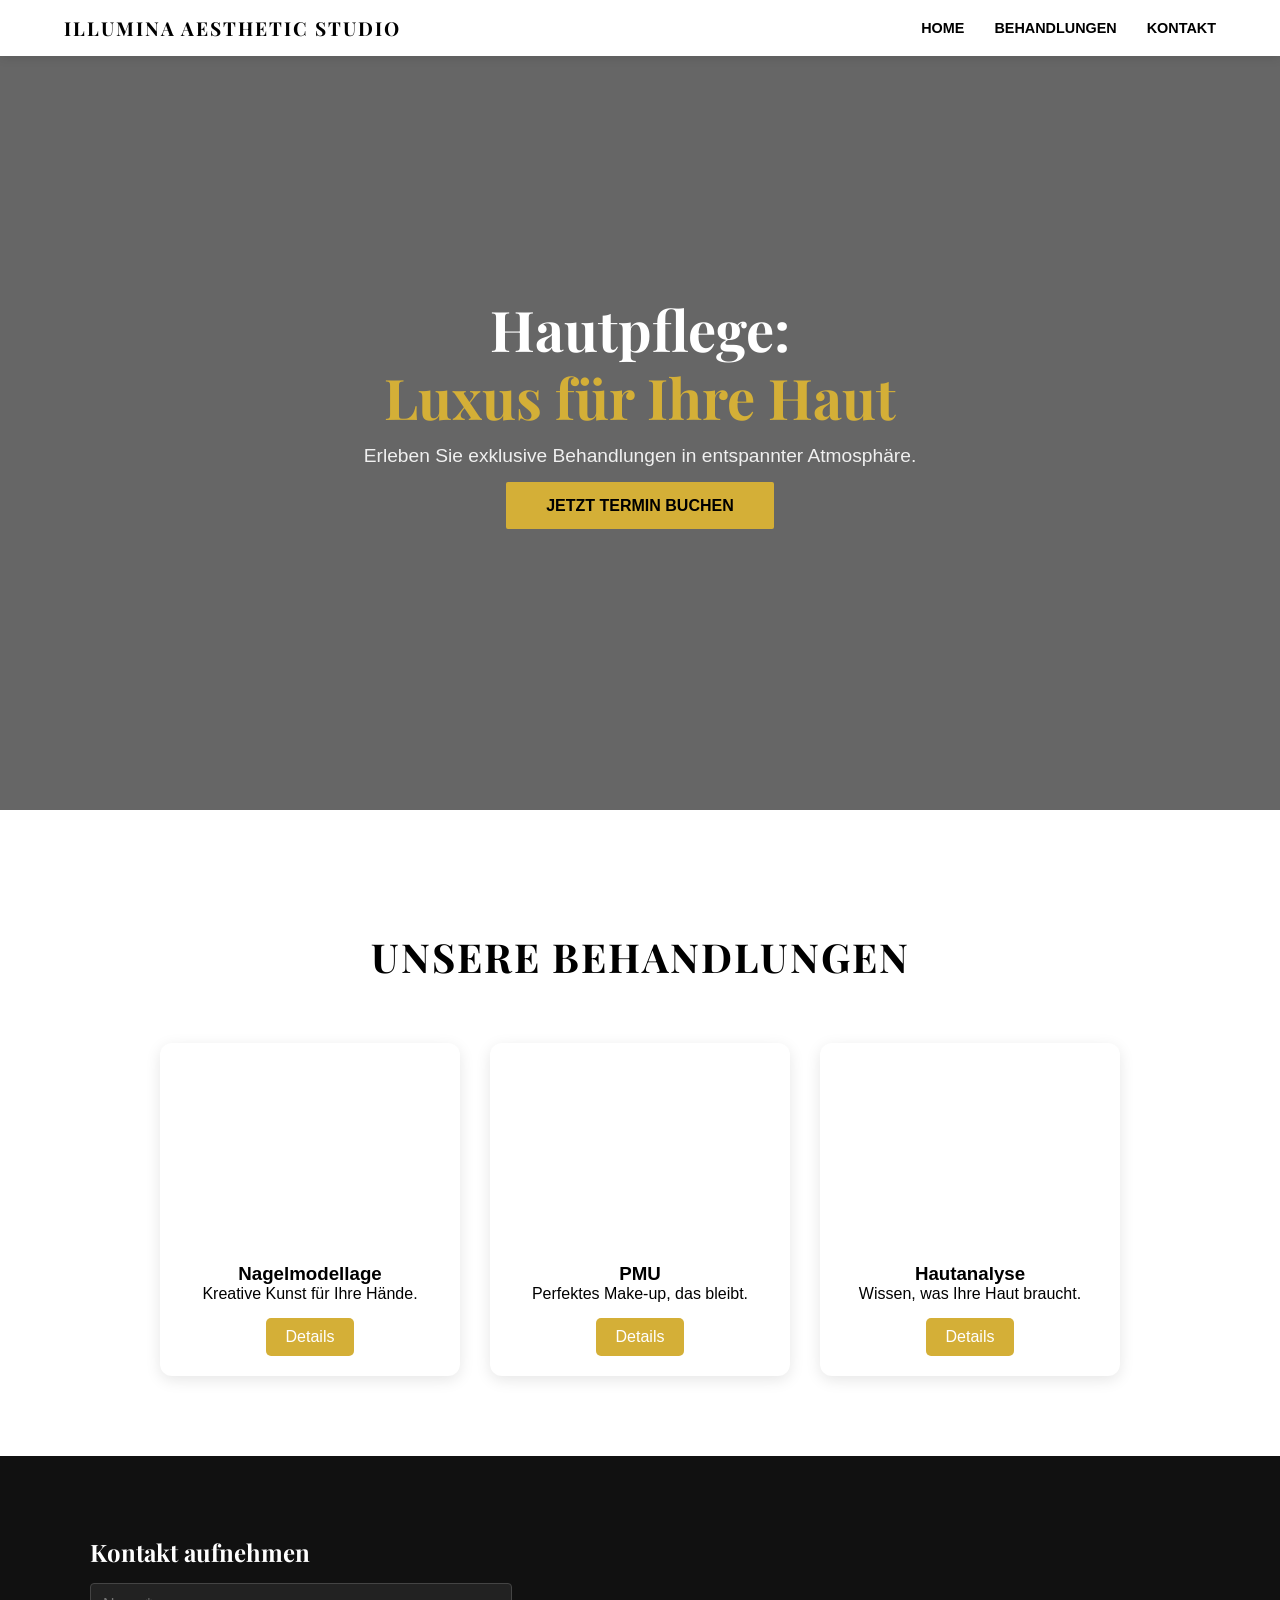
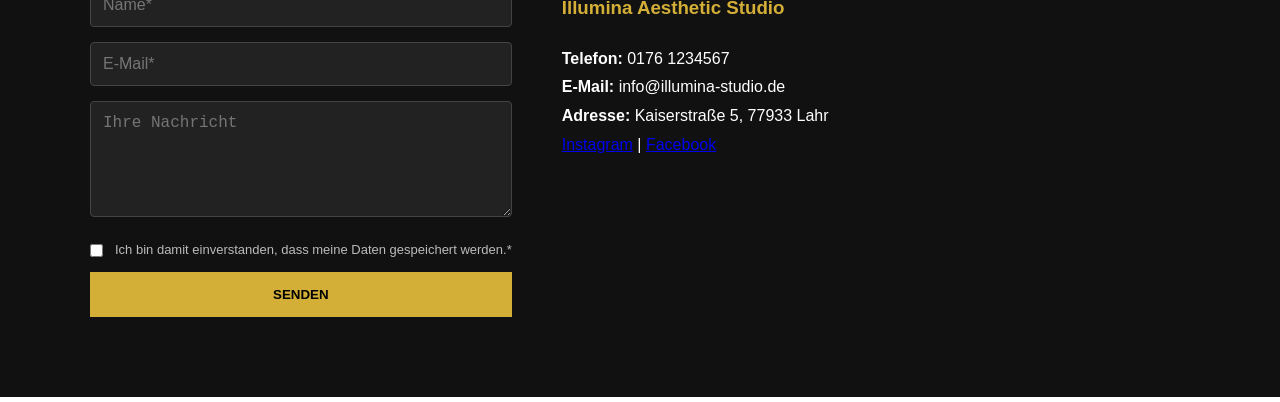
==== index.html @ e14faf48 "Add files via upload" ====
<!DOCTYPE html>
<html lang="de">
<head>
    <meta charset="UTF-8">
    <meta name="viewport" content="width=device-width, initial-scale=1.0">
    <title>Meine Behandlungen</title>
    <link rel="stylesheet" href="style.css">
</head>
<body>
    <header class="main-header">
    <div class="logo">ILLUMINA <span>AESTHETIC STUDIO</span></div>
    <nav>
        <ul>
            <li><a href="#">Home</a></li>
            <li><a href="#services">Behandlungen</a></li>
            <li><a href="#kontakt">Kontakt</a></li>
        </ul>
    </nav>
</header>

<section class="hero">
    <div class="hero-content">
        <h1>Hautpflege: <br><span>Luxus für Ihre Haut</span></h1>
        <p>Erleben Sie exklusive Behandlungen in entspannter Atmosphäre.</p>
        <a href="#kontakt" class="btn-gold">Jetzt Termin buchen</a>
    </div>
</section>

<section class="services">
    <h2>Unsere Behandlungen</h2>
    
    <div class="card-container">
        
        <div class="card">
            <div class="card-img" style="background-image: url('https://via.placeholder.com/300x200')"></div>
            <div class="card-content">
                <h3>Nagelmodellage</h3>
                <p>Kreative Kunst für Ihre Hände.</p>
                <a href="#" class="btn">Details</a>
            </div>
        </div>

        <div class="card">
            <div class="card-img" style="background-image: url('https://via.placeholder.com/300x200')"></div>
            <div class="card-content">
                <h3>PMU</h3>
                <p>Perfektes Make-up, das bleibt.</p>
                <a href="#" class="btn">Details</a>
            </div>
        </div>

        <div class="card">
            <div class="card-img" style="background-image: url('https://via.placeholder.com/300x200')"></div>
            <div class="card-content">
                <h3>Hautanalyse</h3>
                <p>Wissen, was Ihre Haut braucht.</p>
                <a href="#" class="btn">Details</a>
            </div>
        </div>

    </div> </section> </body>
</html>
<section id="kontakt" class="contact-section">
    <div class="contact-container">
        
        <form action="https://formspree.io/f/maqllkry" method="POST" class="contact-form">
    <h2>Kontakt aufnehmen</h2>
    
    <input type="text" name="name" placeholder="Name*" required>
    
    <input type="email" name="email" placeholder="E-Mail*" required>
    
    <textarea name="message" placeholder="Ihre Nachricht" rows="5" required></textarea>
    
    <label class="privacy-check">
        <input type="checkbox" name="privacy" required> 
        Ich bin damit einverstanden, dass meine Daten gespeichert werden.*
    </label>
    
    <button type="submit" class="btn-gold">SENDEN</button>
</form>

        <div class="contact-info">
            <h3>Illumina Aesthetic Studio</h3>
            <p><strong>Telefon:</strong> 0176 1234567</p>
            <p><strong>E-Mail:</strong> info@illumina-studio.de</p>
            <p><strong>Adresse:</strong> Kaiserstraße 5, 77933 Lahr</p>
            
            <div class="social-links">
                <a href="#">Instagram</a> | <a href="#">Facebook</a>
            </div>
        </div>

    </div>
</section>
---- style.css ----
@import url('https://fonts.googleapis.com/css2?family=Playfair+Display:wght@700&family=Montserrat:wght@300;500&display=swap');
/* Alles auf Null setzen, damit keine Abstände vom Browser stören */
* {
    margin: 0;
    padding: 0;
    box-sizing: border-box;
}

body {
    font-family: 'Arial', sans-serif; /* Später durch Playfair ersetzen */
    overflow-x: hidden; /* Verhindert horizontales Scrollen */
}



h1, h2, .logo {
    font-family: 'Playfair Display', serif;
}
/* Navigation */
.main-header {
    display: flex;
    justify-content: space-between;
    align-items: center;
    padding: 15px 5%;
    background-color: white; 
    position: fixed; /* Er klebt oben am Bildschirm fest */
    top: 0;
    left: 0;
    width: 100%;
    z-index: 9999; /* Immer ganz oben drauf */
    box-shadow: 0 2px 10px rgba(0,0,0,0.1); /* Ein feiner Schatten nach unten */

}

.logo {
    font-size: 1.2rem;
    font-weight: bold;
    text-transform: uppercase;
    letter-spacing: 2px;
    color: black;
}

/* NAVIGATION AUFRÄUMEN (Punkte weg, nebeneinander) */
nav ul {
    display: flex; /* Macht die Liste horizontal */
    list-style: none; /* Entfernt die hässlichen Punkte */
    gap: 30px; /* Abstand zwischen den Menüpunkten */
}

nav a {
    text-decoration: none; /* Entfernt die Unterstreichung */
    color: black;
    font-size: 0.9rem;
    text-transform: uppercase;
    font-weight: bold;
    transition: color 0.3s;
}

nav a:hover {
    color: #d4af37; /* Gold beim Drüberfahren */
}

/* Hero Sektion */
.hero {
    padding-top: 80px; /* So viel Platz wie der Header hoch ist */

    height: 90vh; /* Fast die ganze Bildschirmhöhe */
    
    /* Wir nutzen dein Studio-Bild (titelbild.jpg) und machen den Schleier etwas dunkler (0.6) */
    background: linear-gradient(rgba(0,0,0,0.6), rgba(0,0,0,0.6)), 
                url('titelbild.jpg'); 
    
    background-size: cover; /* Bild füllt alles aus */
    background-position: center; /* Wichtig: Zeigt die Mitte deines Studios */
    
    display: flex;
    flex-direction: column; /* Text stapeln */
    justify-content: center; /* Vertikal mittig */
    align-items: center; /* Horizontal mittig */
    text-align: center;
    color: white;
    padding: 0 10%; /* Atemraum für den Text auf dem Handy */
}

.hero h1 {
    font-size: 3.5rem; /* Schön groß */
    margin-bottom: 15px;
    line-height: 1.2;
}

.hero h1 span {
    color: #d4af37; /* Goldener Akzent im Text */
}

.hero p {
    font-size: 1.2rem;
    margin-bottom: 30px;
    opacity: 0.9;
}

/* Der "JETZT TERMIN BUCHEN" Button */
.hero .btn-gold {
    padding: 15px 40px;
    background-color: #d4af37;
    color: black;
    text-decoration: none; /* Unterstreichung weg */
    font-weight: bold;
    text-transform: uppercase;
    border-radius: 2px;
    transition: background 0.3s;
}

.hero .btn-gold:hover {
    background-color: #f1c40f; /* Helleres Gold beim Hover */
}
/* DAS GUMMIBAND: Hält die Karten nebeneinander */
.services {
    scroll-margin-top: 80px; /* Verhindert, dass der Header die Überschrift überlappt */
    padding: 120px 20px 80px; /* Platz nach oben zum Hero-Bild */
    background-color: #fff;
    text-align: center;
}
.services h2 {
    font-size: 2.5rem;
    margin-bottom: 60px; /* Abstand ZWISCHEN Überschrift und den Karten */
    text-transform: uppercase;
    letter-spacing: 2px;
    font-family: 'Playfair Display', serif; /* Falls du die Luxus-Schrift schon hast */
}
.card-container {
    display: flex;
    justify-content: center; /* Das bringt die Karten in die Mitte! */
    gap: 30px;
    flex-wrap: wrap; 
    max-width: 1200px;
    margin: 0 auto; 
}

/* Die einzelne Karte */
.card {
    background: white;
    width: 300px;
    border-radius: 12px;
    overflow: hidden;
    box-shadow: 0 4px 15px rgba(0,0,0,0.1);
    transition: transform 0.3s ease; /* Für den Hover-Effekt */
}

.card:hover {
    transform: translateY(-10px); /* Karte hebt sich beim Drüberfahren */
}

.card-img {
    height: 200px;
    background-size: cover;
    background-position: center;
}

.card-content {
    padding: 20px;
}

.btn {
    display: inline-block;
    margin-top: 15px;
    padding: 10px 20px;
    background-color: #d4af37; /* Gold-Ton für Luxus-Look */
    color: white;
    text-decoration: none;
    border-radius: 5px;
}
.contact-section {
    background-color: #111; /* Fast Schwarz */
    color: #fff;
    padding: 80px 20px;
    font-family: 'Arial', sans-serif;
}

.contact-container {
    max-width: 1100px;
    margin: 0 auto;
    display: flex;
    justify-content: space-between;
    gap: 50px;
    flex-wrap: wrap; /* Wichtig fürs Handy! */
}

.contact-form {
    display: flex;
    flex-direction: column; /* Stapelt alles untereinander */
    gap: 15px;
    max-width: 450px; /* Damit es nicht zu breit wird */
}

.contact-form input, 
.contact-form textarea {
    width: 100%; /* Nutzt die volle Breite der Form */
    padding: 12px;
    background-color: #222; /* Dunkler Hintergrund für die Felder */
    border: 1px solid #444;
    color: white;
    border-radius: 4px;
    font-size: 16px;
}

.contact-form input:focus, 
.contact-form textarea:focus {
    border-color: #d4af37; /* Goldener Rahmen beim Klicken */
    outline: none;
}

.btn-gold {
    background-color: #d4af37;
    color: black;
    border: none;
    padding: 15px;
    font-weight: bold;
    cursor: pointer;
    text-transform: uppercase;
}

.privacy-check {
    font-size: 13px;
    color: #bbb;
    display: flex;
    align-items: flex-start; /* Ändere 'center' zu 'flex-start' */
    gap: 12px;
    margin-top: 10px;
    cursor: pointer;
}

/* Füge das hier neu hinzu, damit die Checkbox selbst nicht zu groß wird */
.privacy-check input {
    width: auto !important;
    margin-top: 2px;
}

/* Der Gold-Button */
.btn-gold {
    background-color: #d4af37;
    color: #000;
    border: none;
    padding: 15px;
    font-weight: bold;
    text-transform: uppercase;
    cursor: pointer;
    transition: background 0.3s;
}

.btn-gold:hover {
    background-color: #f1c40f; /* Helleres Gold beim Hover */
}

/* Info-Bereich rechts */
.contact-info {
    flex: 1;
    min-width: 300px;
    line-height: 1.8;
    padding-top: 55px; /* Das schiebt die Info auf die richtige Höhe */
}

.contact-info h3 {
    color: #d4af37;
    margin-bottom: 20px;
}
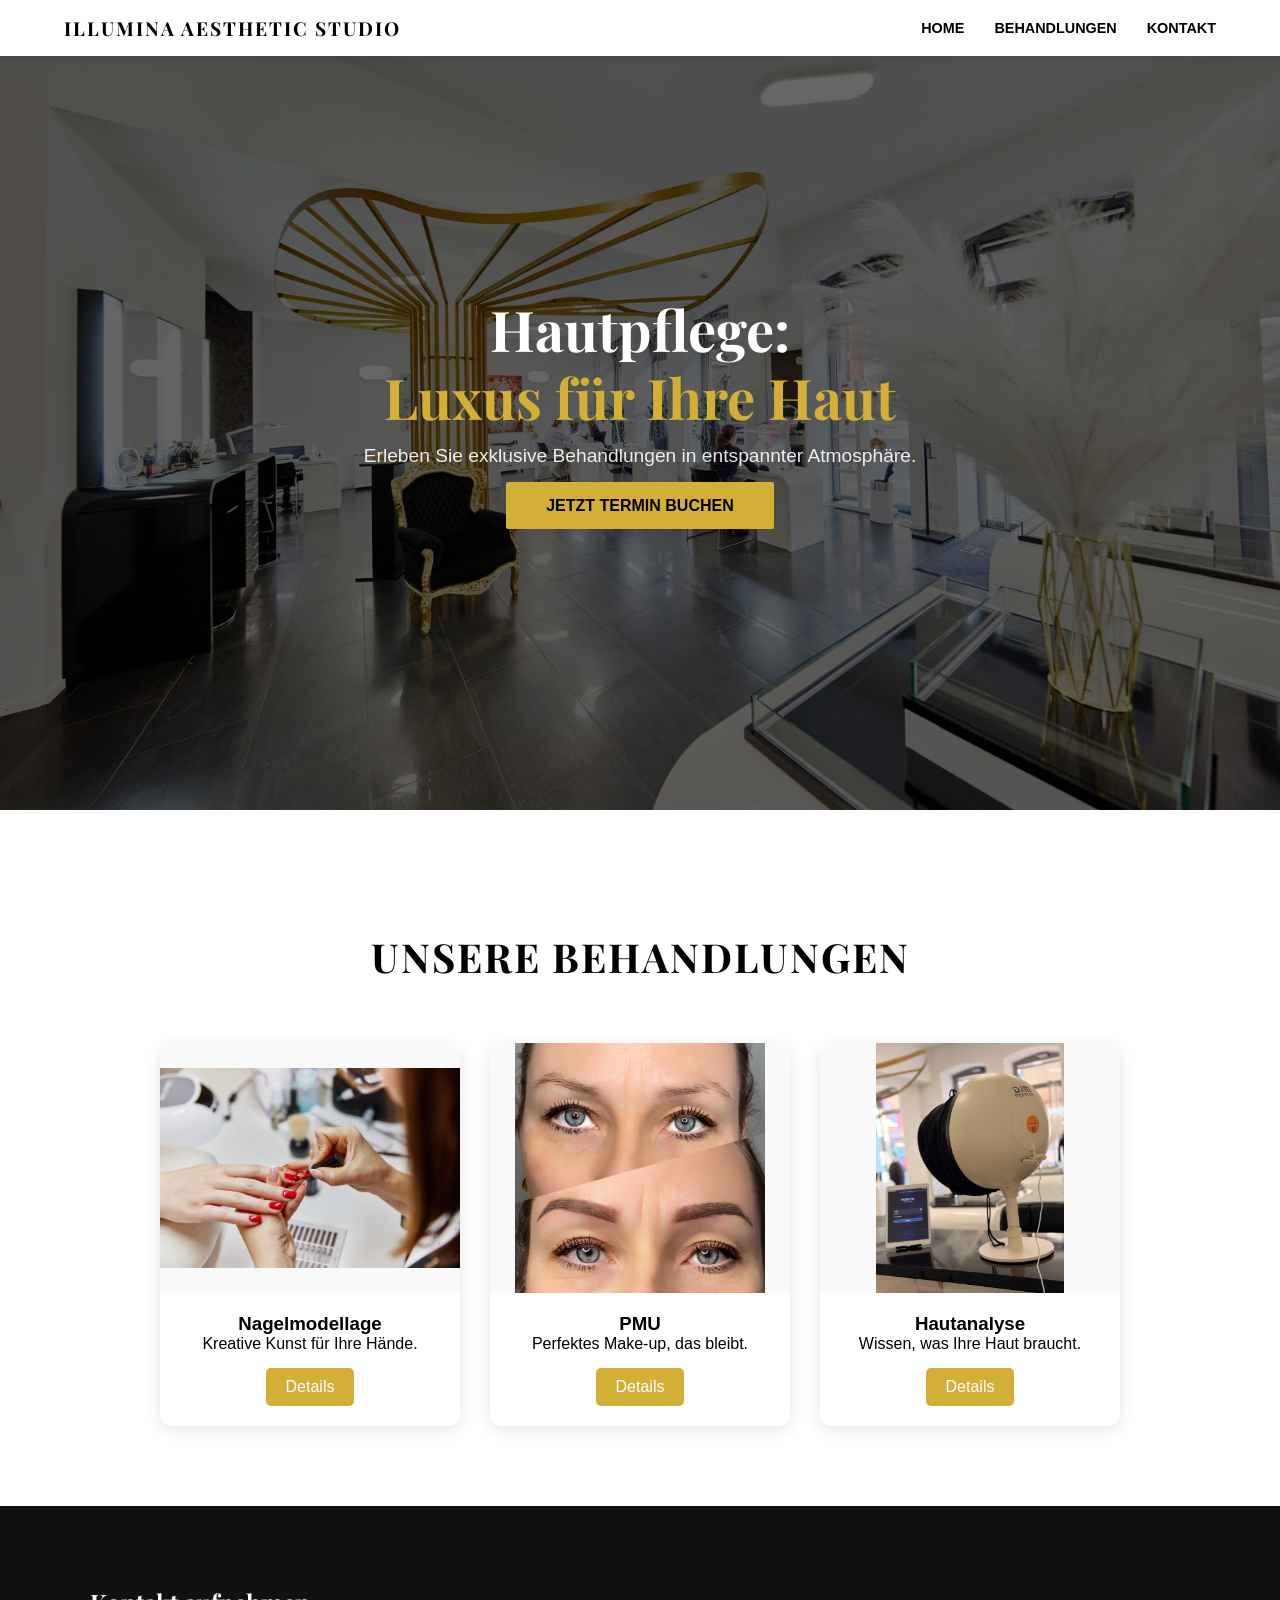
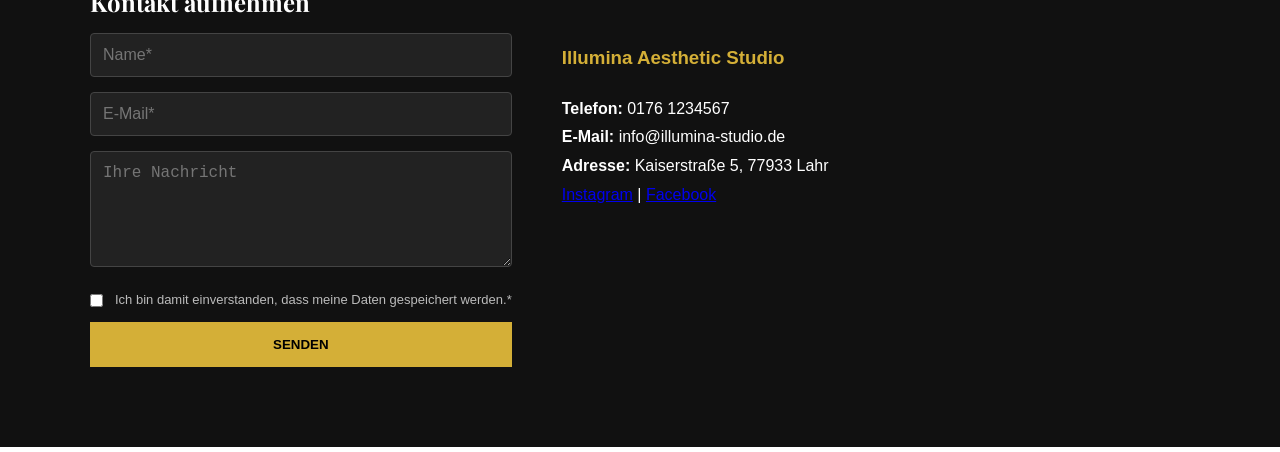
==== commit f34eb67b: "Add files via upload" ====
--- a/index.html
+++ b/index.html
@@ -32,7 +32,7 @@
     <div class="card-container">
         
         <div class="card">
-            <div class="card-img" style="background-image: url('https://via.placeholder.com/300x200')"></div>
+            <div class="card-img" style="background-image: url('Nägel.jpg')"></div>
             <div class="card-content">
                 <h3>Nagelmodellage</h3>
                 <p>Kreative Kunst für Ihre Hände.</p>
@@ -41,7 +41,7 @@
         </div>
 
         <div class="card">
-            <div class="card-img" style="background-image: url('https://via.placeholder.com/300x200')"></div>
+            <div class="card-img" style="background-image: url('PMU.jpg')"></div>
             <div class="card-content">
                 <h3>PMU</h3>
                 <p>Perfektes Make-up, das bleibt.</p>
@@ -50,7 +50,7 @@
         </div>
 
         <div class="card">
-            <div class="card-img" style="background-image: url('https://via.placeholder.com/300x200')"></div>
+            <div class="card-img" style="background-image: url('Hautanalyse.jpg')"></div>
             <div class="card-content">
                 <h3>Hautanalyse</h3>
                 <p>Wissen, was Ihre Haut braucht.</p>
@@ -92,4 +92,4 @@
         </div>
 
     </div>
-</section>+</section>
--- a/style.css
+++ b/style.css
@@ -151,9 +151,24 @@
 }
 
 .card-img {
-    height: 200px;
-    background-size: cover;
+    width: 100%;
+    height: 250px; /* Hier kannst du die Höhe des Bildbereichs einstellen */
+    
+    /* Sorgt dafür, dass das Bild komplett reingequetscht wird, ohne Schnitt */
+    background-size: contain; 
+    
+    /* Das Bild wird nicht wiederholt, falls es kleiner als der Kasten ist */
+    background-repeat: no-repeat;
+    
+    /* Zentriert das Bild im Kasten */
     background-position: center;
+    
+    /* Optional: Ein heller Hintergrund, falls das Bild nicht den ganzen Kasten füllt */
+    background-color: #f9f9f9; 
+    
+    border-top-left-radius: 15px;
+    border-top-right-radius: 15px;
+
 }
 
 .card-content {
@@ -262,4 +277,34 @@
 .contact-info h3 {
     color: #d4af37;
     margin-bottom: 20px;
+}
+/* MOBILE ANPASSUNGEN (Handy) */
+@media (max-width: 768px) {
+    .main-header {
+        flex-direction: column; /* Stapelt Logo und Navi übereinander */
+        height: auto; 
+        padding: 10px;
+    }
+
+    .logo {
+        margin-bottom: 10px;
+        font-size: 1rem;
+        text-align: center;
+    }
+
+    nav ul {
+        gap: 15px; /* Weniger Abstand zwischen Home, Behandlungen, Kontakt */
+    }
+
+    nav a {
+        font-size: 0.8rem; /* Schrift etwas kleiner, damit es passt */
+    }
+
+    .hero h1 {
+        font-size: 2.2rem; /* Überschrift verkleinern, damit sie nicht bricht */
+    }
+
+    .hero p {
+        font-size: 1rem;
+    }
 }
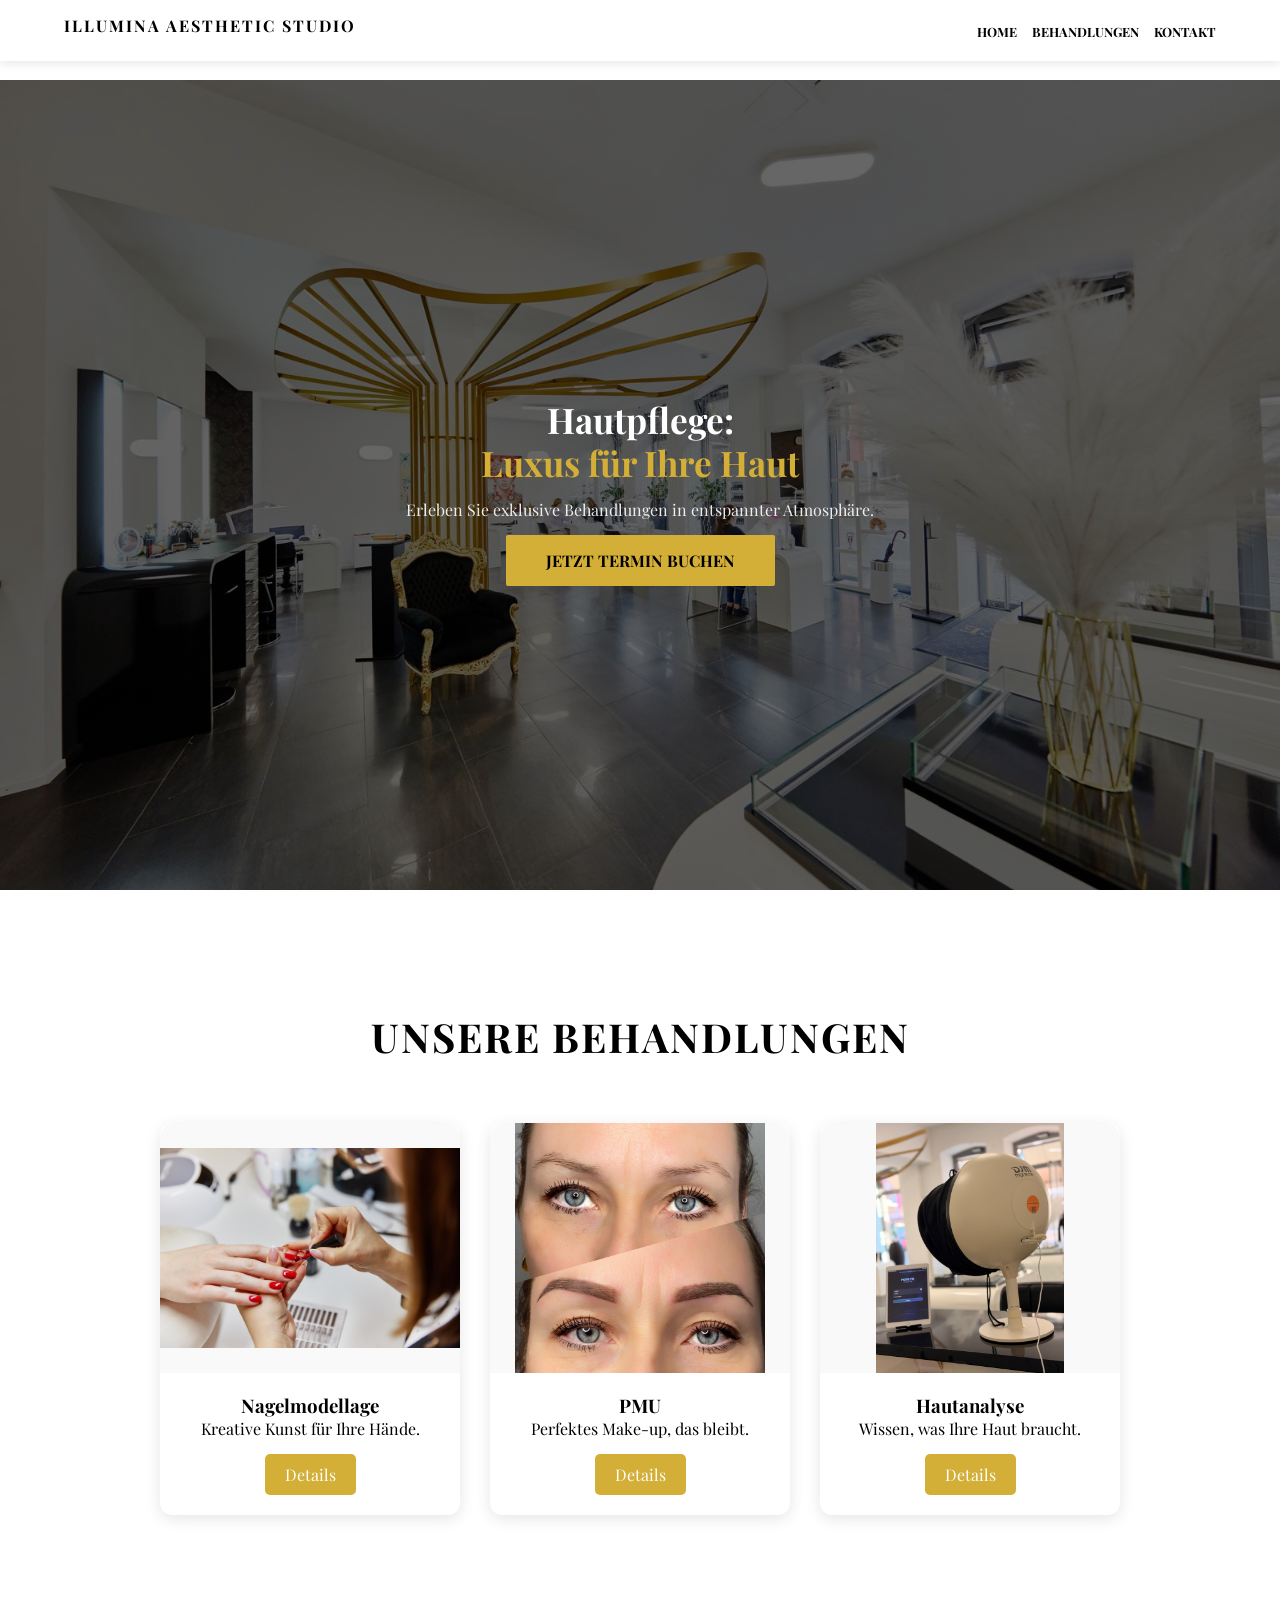
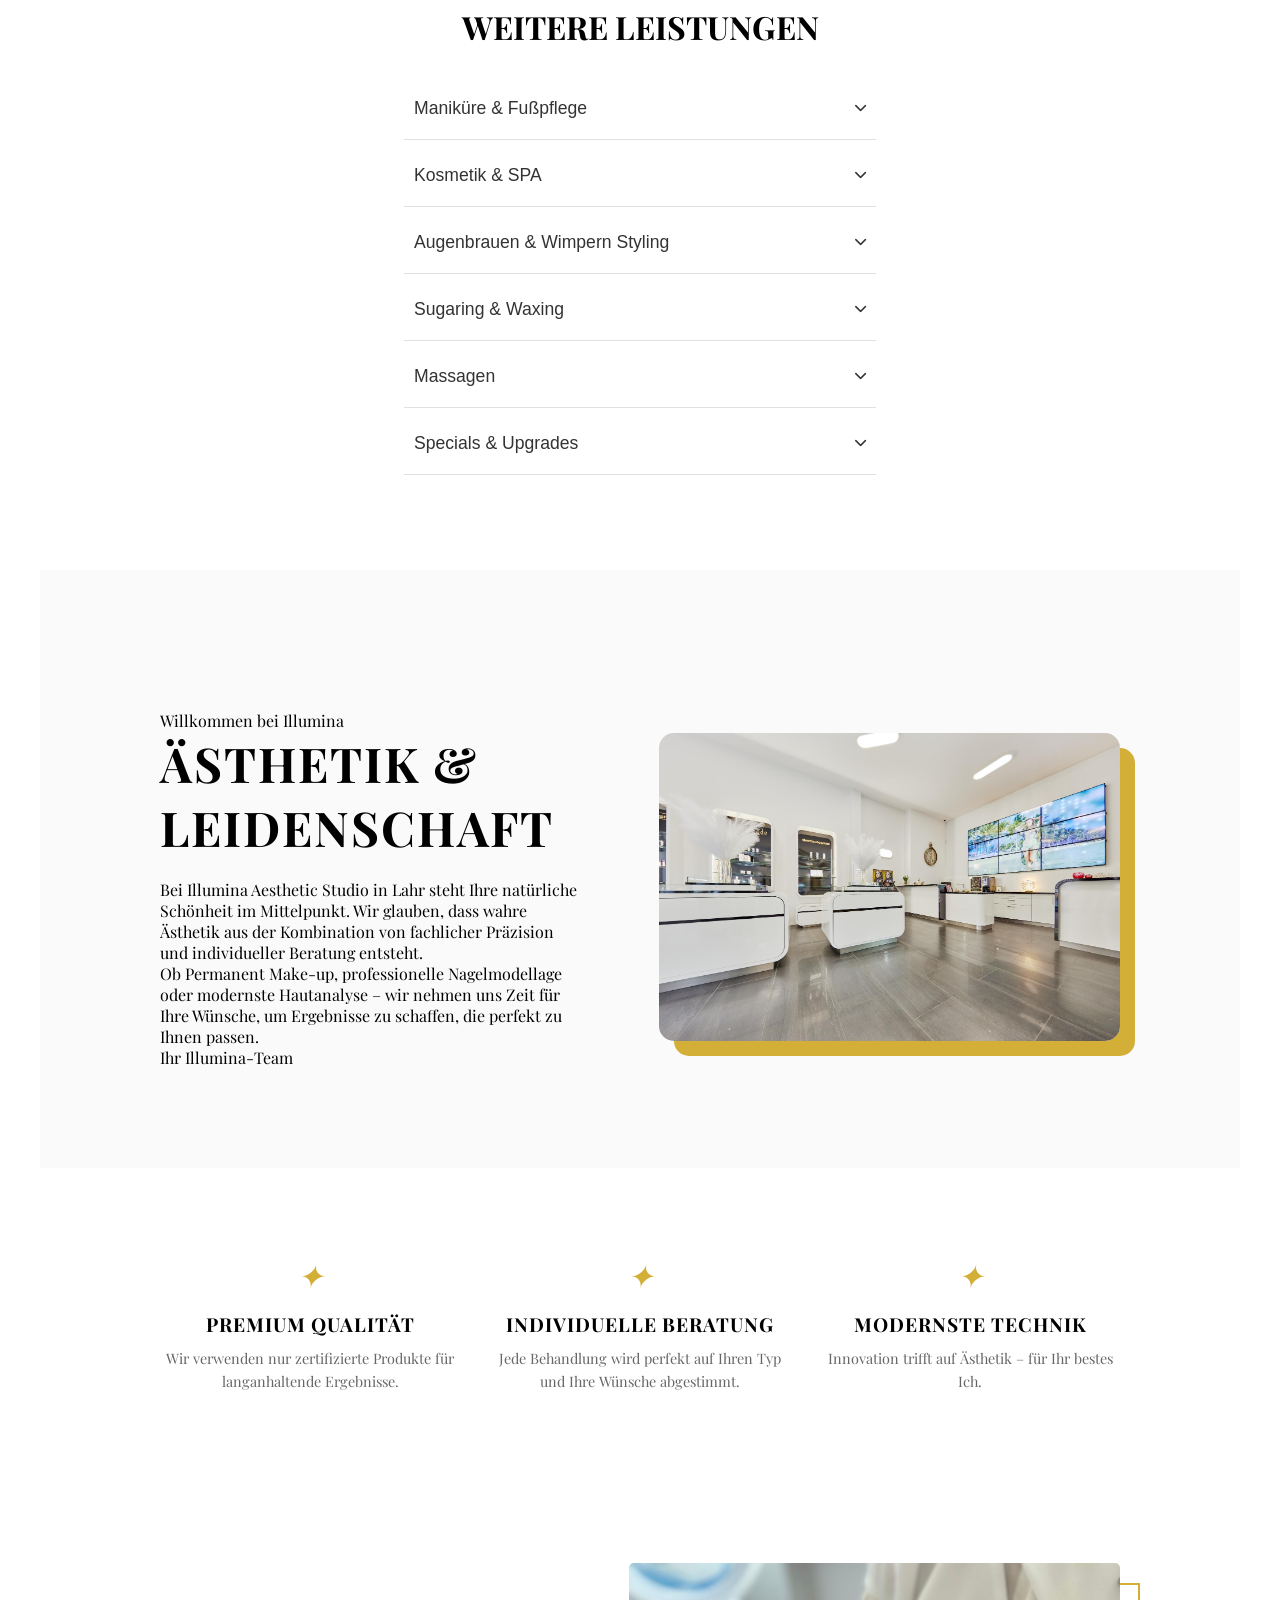
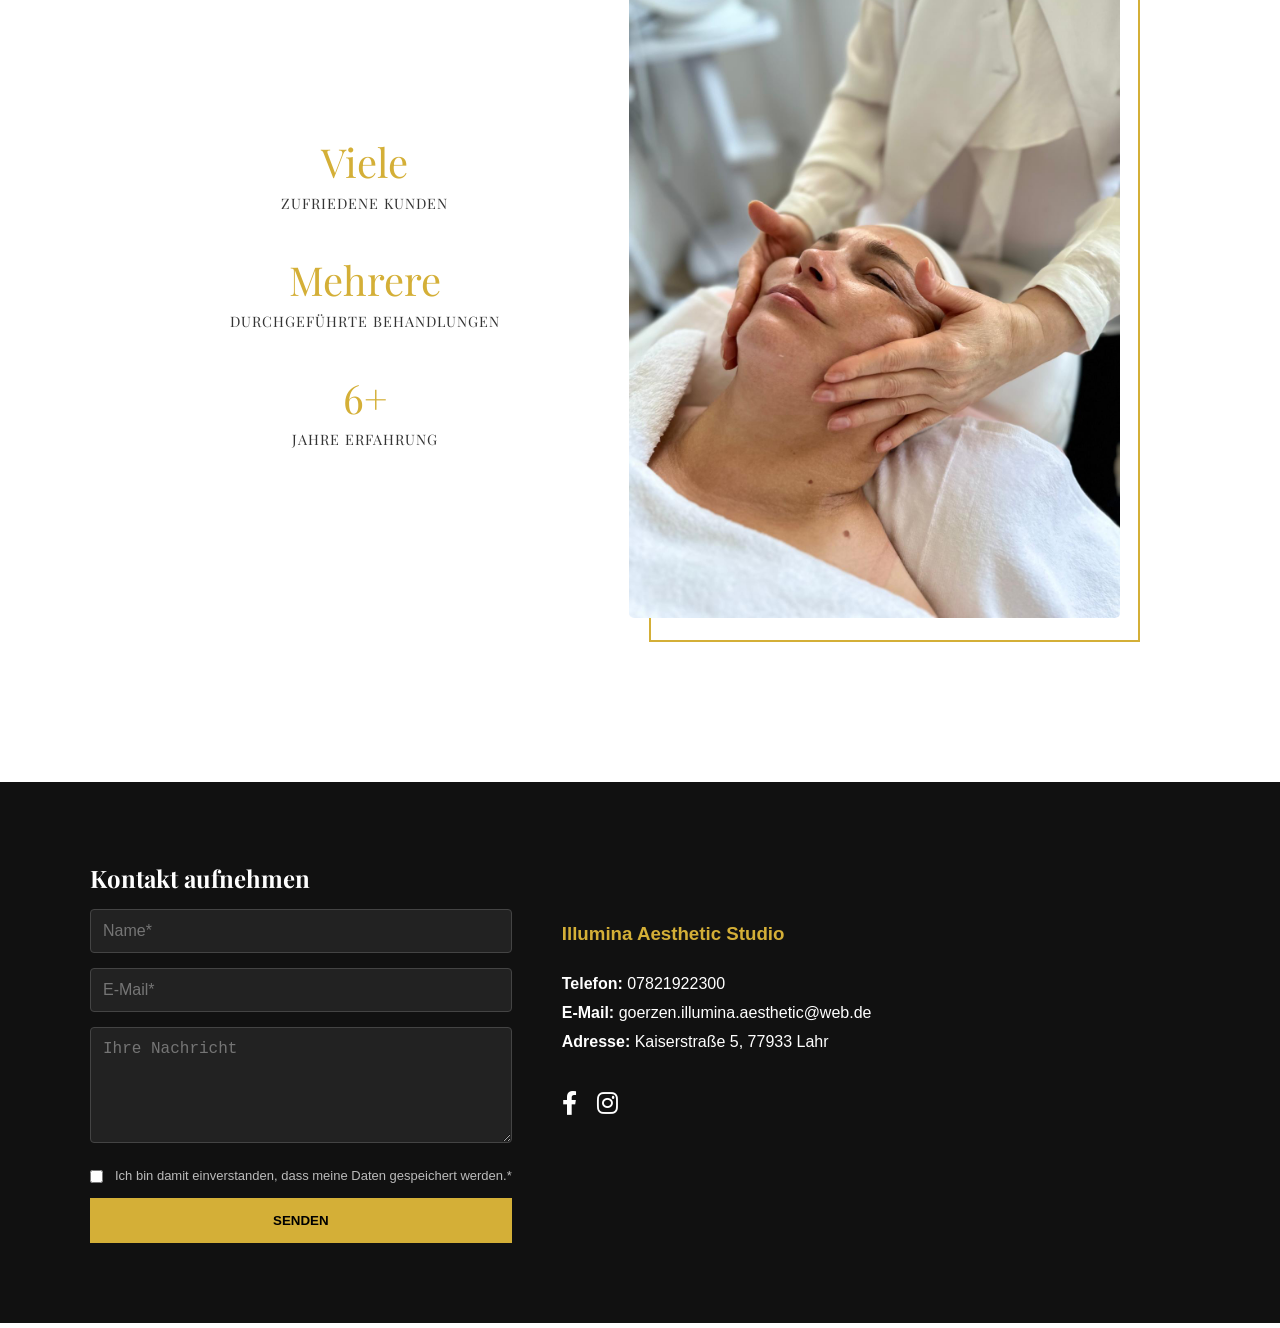
==== commit a63c8050: "Add files via upload" ====
--- a/index.html
+++ b/index.html
@@ -1,6 +1,7 @@
 <!DOCTYPE html>
 <html lang="de">
 <head>
+    <link rel="stylesheet" href="https://cdnjs.cloudflare.com/ajax/libs/font-awesome/6.0.0/css/all.min.css">
     <meta charset="UTF-8">
     <meta name="viewport" content="width=device-width, initial-scale=1.0">
     <title>Meine Behandlungen</title>
@@ -26,7 +27,7 @@
     </div>
 </section>
 
-<section class="services">
+<section id="services" class="services">
     <h2>Unsere Behandlungen</h2>
     
     <div class="card-container">
@@ -58,6 +59,135 @@
             </div>
         </div>
 
+     <div class="services-accordion">
+    <h3 class="accordion-title">Weitere Leistungen</h3>
+    
+    <div class="accordion-item">
+        <button class="accordion-header">Maniküre & Fußpflege <i class="fas fa-chevron-down"></i></button>
+        <div class="accordion-content">
+            <p>Gepflegte Hände und Füße sind Ihre Visitenkarte. Wir bieten:<br>
+            • Klassische & Wellness Maniküre<br>
+            • Fachgerechte Fußpflege & Hornhautentfernung<br>
+            • Entspannende Hand- und Fußmassagen</p>
+        </div>
+    </div>
+
+    <div class="accordion-item">
+        <button class="accordion-header">Kosmetik & SPA <i class="fas fa-chevron-down"></i></button>
+        <div class="accordion-content">
+            <p>Gönnen Sie Ihrer Haut eine Tiefenreinigung und Entspannung:<br>
+            • Individuelle Gesichtsbehandlungen<br>
+            • Intensive Wirkstoff-Masken & Peelings<br>
+            • Dekolleté-Pflege & Nackenmassage</p>
+        </div>
+    </div>
+
+    <div class="accordion-item">
+        <button class="accordion-header">Augenbrauen & Wimpern Styling <i class="fas fa-chevron-down"></i></button>
+        <div class="accordion-content">
+            <p>Der perfekte Rahmen für Ihre Augen:<br>
+            • Wimpern- & Brow-Lifting (Laminierung)<br>
+            • Professionelles Färben & Zupfen<br>
+            • Individuelle Formberatung (Mapping)</p>
+        </div>
+    </div>
+
+    <div class="accordion-item">
+        <button class="accordion-header">Sugaring & Waxing <i class="fas fa-chevron-down"></i></button>
+        <div class="accordion-content">
+            <p>Seidig glatte Haut für Wochen:<br>
+            • Sanfte Haarentfernung mit Zuckerpaste oder Wachs<br>
+            • Für Beine, Arme, Gesicht und empfindliche Zonen<br>
+            • Hautberuhigende Nachpflege</p>
+        </div>
+    </div>
+
+    <div class="accordion-item">
+        <button class="accordion-header">Massagen <i class="fas fa-chevron-down"></i></button>
+        <div class="accordion-content">
+            <p>Abschalten und regenerieren:<br>
+            • Entspannende Ganzkörper- oder Teilmassagen<br>
+            • Aromaöl-Behandlungen für die Sinne<br>
+            • Stressabbau und Lockerung der Muskulatur</p>
+        </div>
+    </div>
+
+    <div class="accordion-item">
+        <button class="accordion-header">Specials & Upgrades <i class="fas fa-chevron-down"></i></button>
+        <div class="accordion-content">
+            <p>Das Extra für Ihre Behandlung (nur in Kombination buchbar):<br>
+            • Spezialmasken & Wirkstoffampullen<br>
+            • Kleine Extras für Augen & Lippen während der Behandlung</p>
+        </div>
+    </div>
+
+</div>
+
+
+<section id="about" class="about-section">
+    <div class="about-container">
+        <div class="about-text">
+            <span class="subtitle">Willkommen bei Illumina</span>
+            <h2>Ästhetik & Leidenschaft</h2>
+            <p>Bei Illumina Aesthetic Studio in Lahr steht Ihre natürliche Schönheit im Mittelpunkt. Wir glauben, dass wahre Ästhetik aus der Kombination von fachlicher Präzision und individueller Beratung entsteht.</p>
+            <p>Ob Permanent Make-up, professionelle Nagelmodellage oder modernste Hautanalyse – wir nehmen uns Zeit für Ihre Wünsche, um Ergebnisse zu schaffen, die perfekt zu Ihnen passen.</p>
+            <div class="signature">Ihr Illumina-Team</div>
+        </div>
+        <div class="about-mood-image">
+            <img src="Atmosphaere.jpg" alt="Studio Atmosphäre">
+        </div>
+    </div>
+</section>
+
+
+
+
+<section class="features-divider">
+    <div class="feature">
+        <i class="icon">✦</i>
+        <h3>Premium Qualität</h3>
+        <p>Wir verwenden nur zertifizierte Produkte für langanhaltende Ergebnisse.</p>
+    </div>
+    <div class="feature">
+        <i class="icon">✦</i>
+        <h3>Individuelle Beratung</h3>
+        <p>Jede Behandlung wird perfekt auf Ihren Typ und Ihre Wünsche abgestimmt.</p>
+    </div>
+    <div class="feature">
+        <i class="icon">✦</i>
+        <h3>Modernste Technik</h3>
+        <p>Innovation trifft auf Ästhetik – für Ihr bestes Ich.</p>
+    </div>
+</section>
+
+
+
+<section class="stats-section">
+    <div class="stats-container">
+        <div class="stats-grid">
+            <div class="stat-box">
+                <span class="number">Viele</span>
+                <p>Zufriedene Kunden</p>
+            </div>
+            <div class="stat-box">
+                <span class="number">Mehrere</span>
+                <p>Durchgeführte Behandlungen</p>
+            </div>
+            <div class="stat-box">
+                <span class="number">6+</span>
+                <p>Jahre Erfahrung</p>
+            </div>
+        </div>
+
+        <div class="stats-image">
+            <img src="Behandlungsbild2.jpg" alt="Illumina Aesthetic Studio Behandlung">
+            <div class="image-accent"></div>
+        </div>
+    </div>
+</section>
+
+
+
     </div> </section> </body>
 </html>
 <section id="kontakt" class="contact-section">
@@ -82,14 +212,15 @@
 
         <div class="contact-info">
             <h3>Illumina Aesthetic Studio</h3>
-            <p><strong>Telefon:</strong> 0176 1234567</p>
-            <p><strong>E-Mail:</strong> info@illumina-studio.de</p>
+            <p><strong>Telefon:</strong> 07821922300 </p>
+            <p><strong>E-Mail:</strong> goerzen.illumina.aesthetic@web.de </p>
             <p><strong>Adresse:</strong> Kaiserstraße 5, 77933 Lahr</p>
             
             <div class="social-links">
-                <a href="#">Instagram</a> | <a href="#">Facebook</a>
-            </div>
-        </div>
-
-    </div>
-</section>
+    <a href="DEIN_FACEBOOK_LINK" target="_blank"><i class="fab fa-facebook-f"></i></a>
+    <a href="DEIN_INSTAGRAM_LINK" target="_blank"><i class="fab fa-instagram"></i></a>
+</div>
+        </div>
+
+    </div>
+</section>
--- a/style.css
+++ b/style.css
@@ -4,11 +4,13 @@
     margin: 0;
     padding: 0;
     box-sizing: border-box;
+    scroll-behavior: smooth;
 }
 
 body {
-    font-family: 'Arial', sans-serif; /* Später durch Playfair ersetzen */
+    font-family: 'Playfair Display', serif; /* Später durch Playfair ersetzen */
     overflow-x: hidden; /* Verhindert horizontales Scrollen */
+    padding-top: 80px;
 }
 
 
@@ -175,6 +177,144 @@
     padding: 20px;
 }
 
+
+.about-section {
+    padding: 100px 10%;
+    background-color: #fafafa;
+    text-align: center; /* Zentriert die Hauptüberschrift */
+}
+
+.about-section h2 {
+    font-size: 3rem;
+    margin-bottom: 20px; /* Platz zwischen Titel und dem Rest */
+    letter-spacing: 2px;
+}
+
+
+
+.features-divider {
+    display: flex;
+    justify-content: space-around;
+    align-items: center;
+    padding: 60px 10%;
+    background-color: #fff;
+    text-align: center;
+    gap: 30px;
+}
+
+.feature {
+    flex: 1;
+}
+
+.feature .icon {
+    display: block;
+    font-size: 2rem;
+    color: #d4af37;
+    margin-bottom: 15px;
+}
+
+.feature h3 {
+    font-size: 1.2rem;
+    margin-bottom: 10px;
+    letter-spacing: 1px;
+    text-transform: uppercase;
+}
+
+.feature p {
+    font-size: 0.9rem;
+    color: #666;
+    line-height: 1.6;
+}
+
+
+
+
+.about-container {
+    display: flex;
+    align-items: center;
+    justify-content: center;
+    gap: 80px;
+    max-width: 1200px;
+    margin: 40px auto 0;
+    text-align: left; /* Der eigentliche Text im Container bleibt linksbündig für bessere Lesbarkeit */
+}
+
+/* Der goldene Akzent-Schatten (hast du super eingebaut!) */
+.about-mood-image img {
+    width: 100%;
+    border-radius: 15px;
+    box-shadow: 15px 15px 0px #d4af37; /* Goldene Box */
+}
+
+
+
+
+
+/* ... hier enden deine .feature Styles ... */
+
+/* ==========================================
+   NEU: ZAHLEN & FAKTEN (Erfolgs-Sektion)
+   ========================================== */
+.stats-section {
+    padding: 80px 10%;
+    background-color: #fff;
+}
+
+.stats-container {
+    display: flex;
+    align-items: center;
+    gap: 60px;
+    max-width: 1200px;
+    margin: 0 auto;
+}
+
+.stats-grid {
+    flex: 1;
+    display: grid;
+    grid-template-columns: 1fr; 
+    gap: 40px;
+}
+
+.stat-box .number {
+    display: block;
+    font-size: 2.5rem;
+    font-family: 'Playfair Display', serif;
+    color: #d4af37;
+    margin-bottom: 5px;
+}
+
+.stat-box p {
+    font-size: 0.9rem;
+    text-transform: uppercase;
+    letter-spacing: 1px;
+    color: #333;
+}
+
+.stats-image {
+    flex: 1.2;
+    position: relative;
+}
+
+.stats-image img {
+    width: 100%;
+    border-radius: 5px;
+    position: relative;
+    z-index: 2;
+}
+
+.image-accent {
+    position: absolute;
+    top: 20px;
+    right: -20px;
+    width: 100%;
+    height: 100%;
+    border: 2px solid #d4af37;
+    z-index: 1;
+}
+
+/* ... hier geht es weiter mit .contact-section ... */
+
+
 .btn {
     display: inline-block;
     margin-top: 15px;
@@ -278,8 +418,115 @@
     color: #d4af37;
     margin-bottom: 20px;
 }
+
+
+.social-links {
+    margin-top: 25px;
+    display: flex;
+    gap: 20px; /* Abstand zwischen den Icons */
+}
+
+.social-links a {
+    color: white; /* Icons in Weiß */
+    font-size: 1.5rem; /* Größe der Icons */
+    transition: color 0.3s, transform 0.3s;
+}
+
+.social-links a:hover {
+    color: #d4af37; /* Gold beim Drüberfahren */
+    transform: translateY(-3px); /* Kleiner Hüpfer nach oben */
+}
+
+
+
+/* ==========================================
+   AKKORDEON STYLES (Weitere Leistungen)
+   ========================================== */
+.services-accordion {
+    max-width: 800px;
+    margin: 60px auto;
+    padding: 0 20px;
+}
+
+.accordion-title {
+    font-family: 'Playfair Display', serif;
+    font-size: 2rem;
+    color: #000;
+    margin-bottom: 30px;
+    text-align: center;
+    text-transform: uppercase;
+}
+
+.accordion-item {
+    border-bottom: 1px solid #e0e0e0;
+    margin-bottom: 5px;
+}
+
+.accordion-header {
+    width: 100%;
+    background: none;
+    border: none;
+    padding: 20px 10px;
+    display: flex;
+    justify-content: space-between;
+    align-items: center;
+    font-family: 'Montserrat', sans-serif;
+    font-size: 1.1rem;
+    font-weight: 500;
+    cursor: pointer;
+    color: #333;
+    transition: all 0.3s ease;
+}
+
+.accordion-header:hover {
+    color: #d4af37;
+    padding-left: 15px; /* Kleiner Effekt beim Hover */
+}
+
+/* Das Icon (Pfeil) */
+.accordion-header i {
+    font-size: 0.8rem;
+    transition: transform 0.3s ease;
+}
+
+.accordion-content {
+    max-height: 0;
+    overflow: hidden;
+    transition: all 0.4s cubic-bezier(0, 1, 0.5, 1);
+    background-color: #fafafa;
+}
+
+.accordion-content p {
+    padding: 20px;
+    margin: 0;
+    color: #666;
+    font-size: 0.95rem;
+    line-height: 1.6;
+}
+
+/* Wenn aktiv (wird per JS gesteuert) */
+.accordion-item.active .accordion-header {
+    color: #d4af37;
+}
+
+.accordion-item.active .accordion-header i {
+    transform: rotate(180deg);
+}
+.accordion-item.active .accordion-content {
+    max-height: 200px; /* Erlaubt das Ausfahren */
+    padding-bottom: 20px;
+}
+
+.accordion-item.active .accordion-header i {
+    transform: rotate(180deg); /* Dreht den Pfeil nach oben */
+    color: #d4af37;
+}
+
+
+
+
 /* MOBILE ANPASSUNGEN (Handy) */
-@media (max-width: 768px) {
+@media (max-width: 768px) 
     .main-header {
         flex-direction: column; /* Stapelt Logo und Navi übereinander */
         height: auto; 
@@ -307,4 +554,18 @@
     .hero p {
         font-size: 1rem;
     }
-}+/* WICHTIG: Der Handy-Fix */
+@media (max-width: 768px) {
+    .about-container {
+        flex-direction: column; /* Auf dem Handy wieder untereinander */
+        text-align: center;
+    }
+    
+    .about-text {
+        text-align: center;
+    }
+    
+    .about-mood-image img {
+        box-shadow: 10px 10px 0px #d4af37; /* Kleinerer Schatten auf Handy */
+    } 
+    }
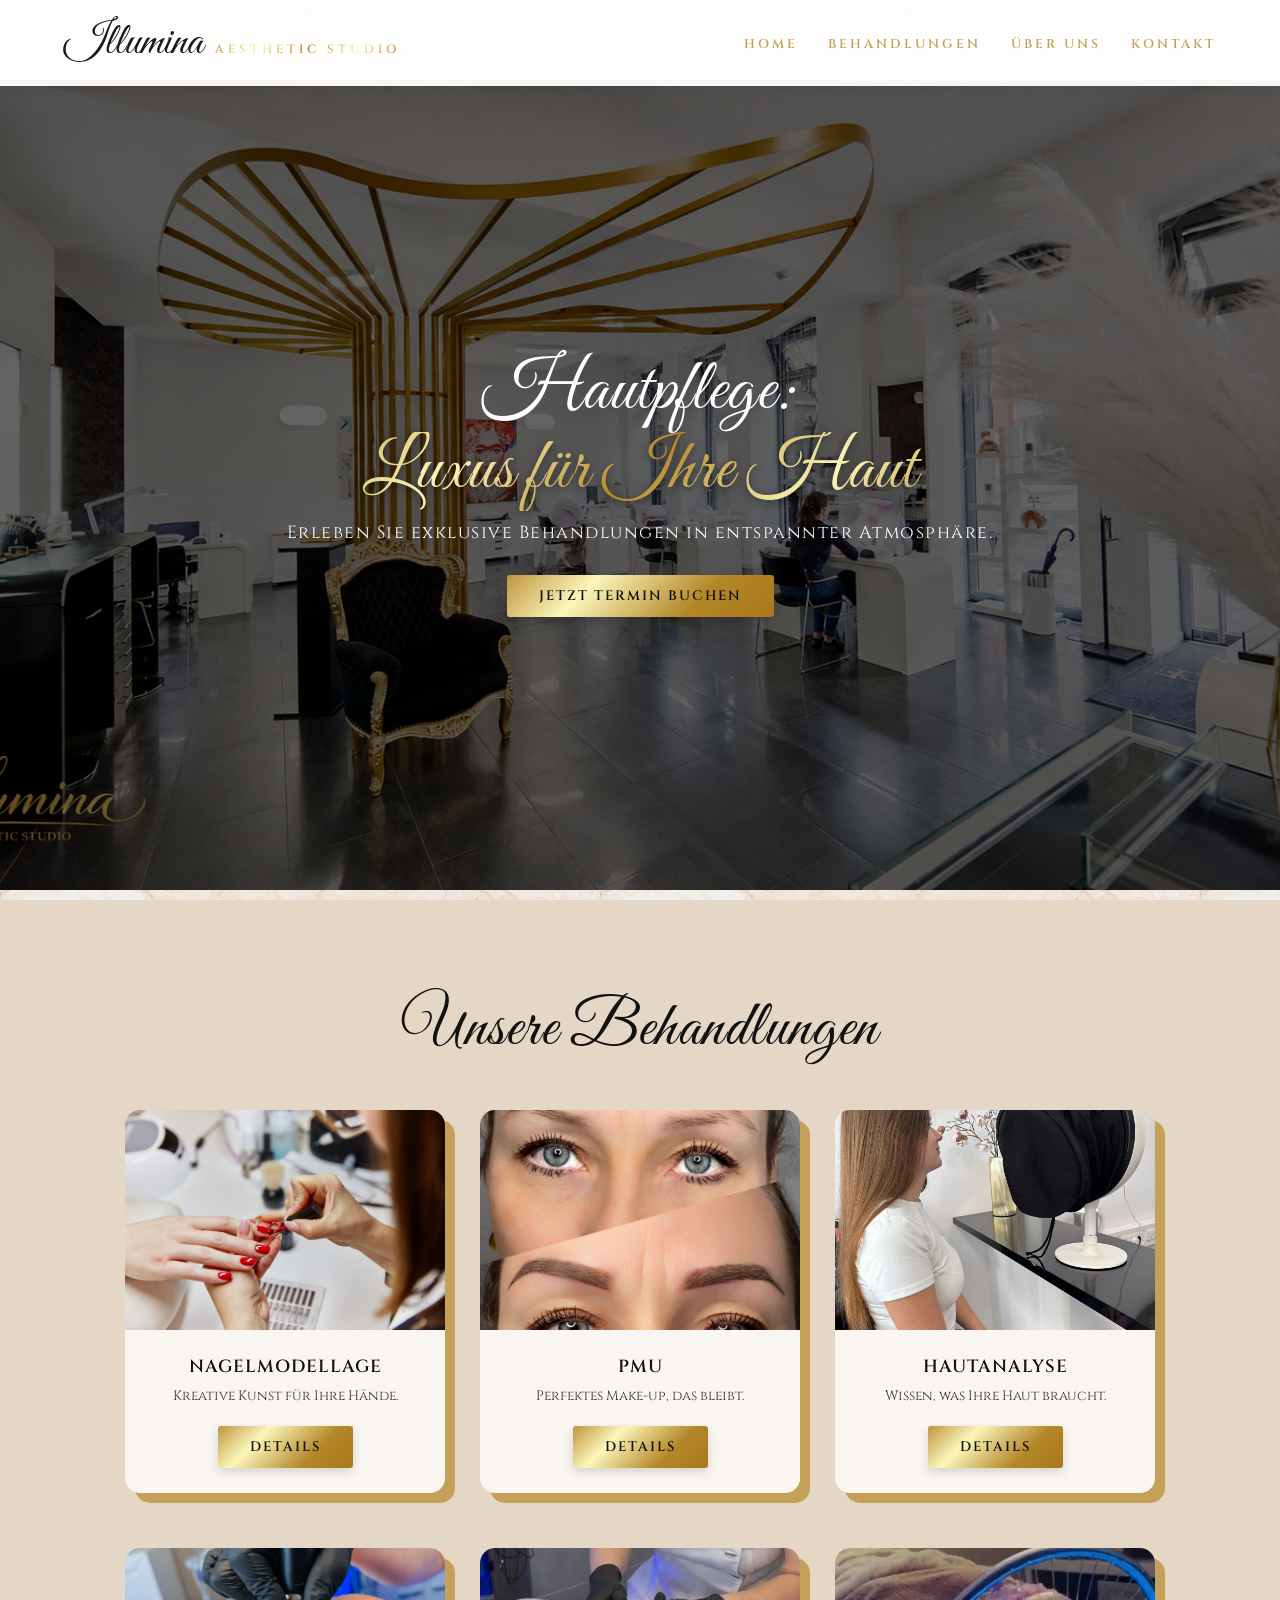
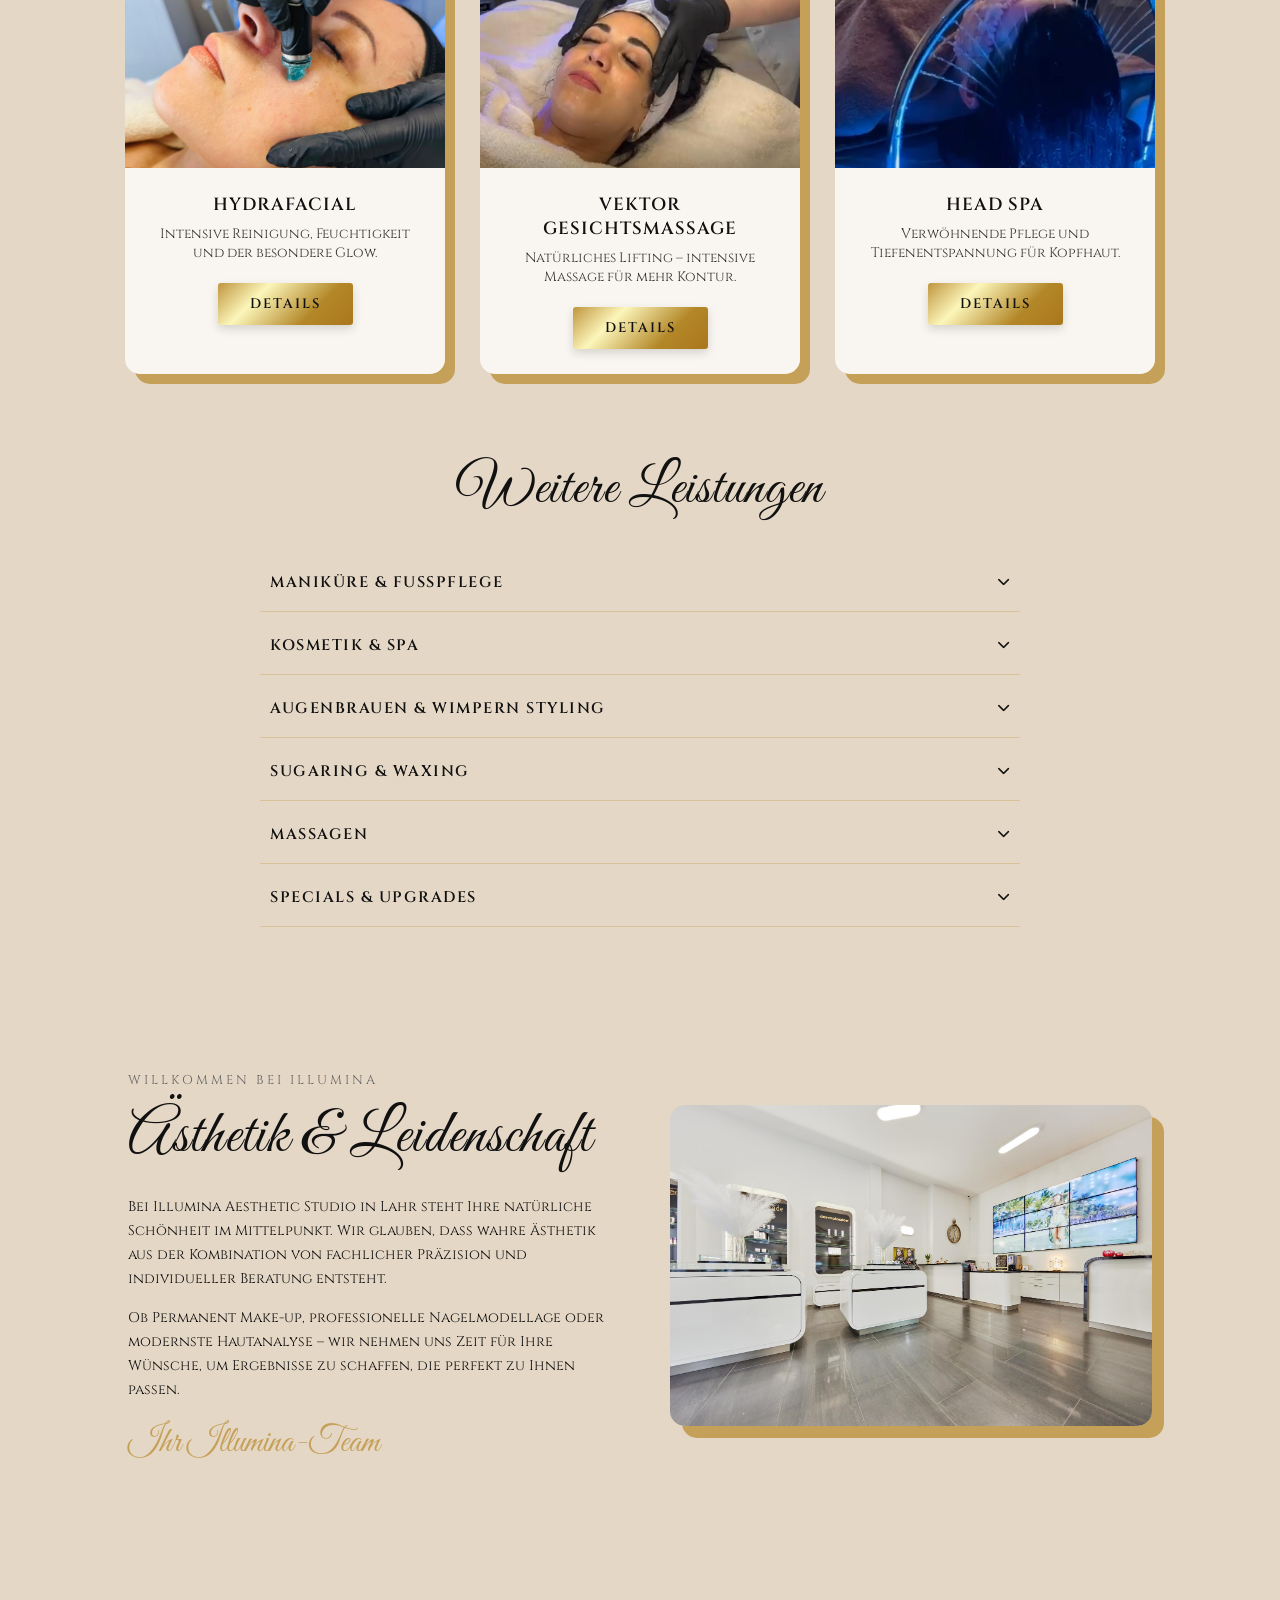
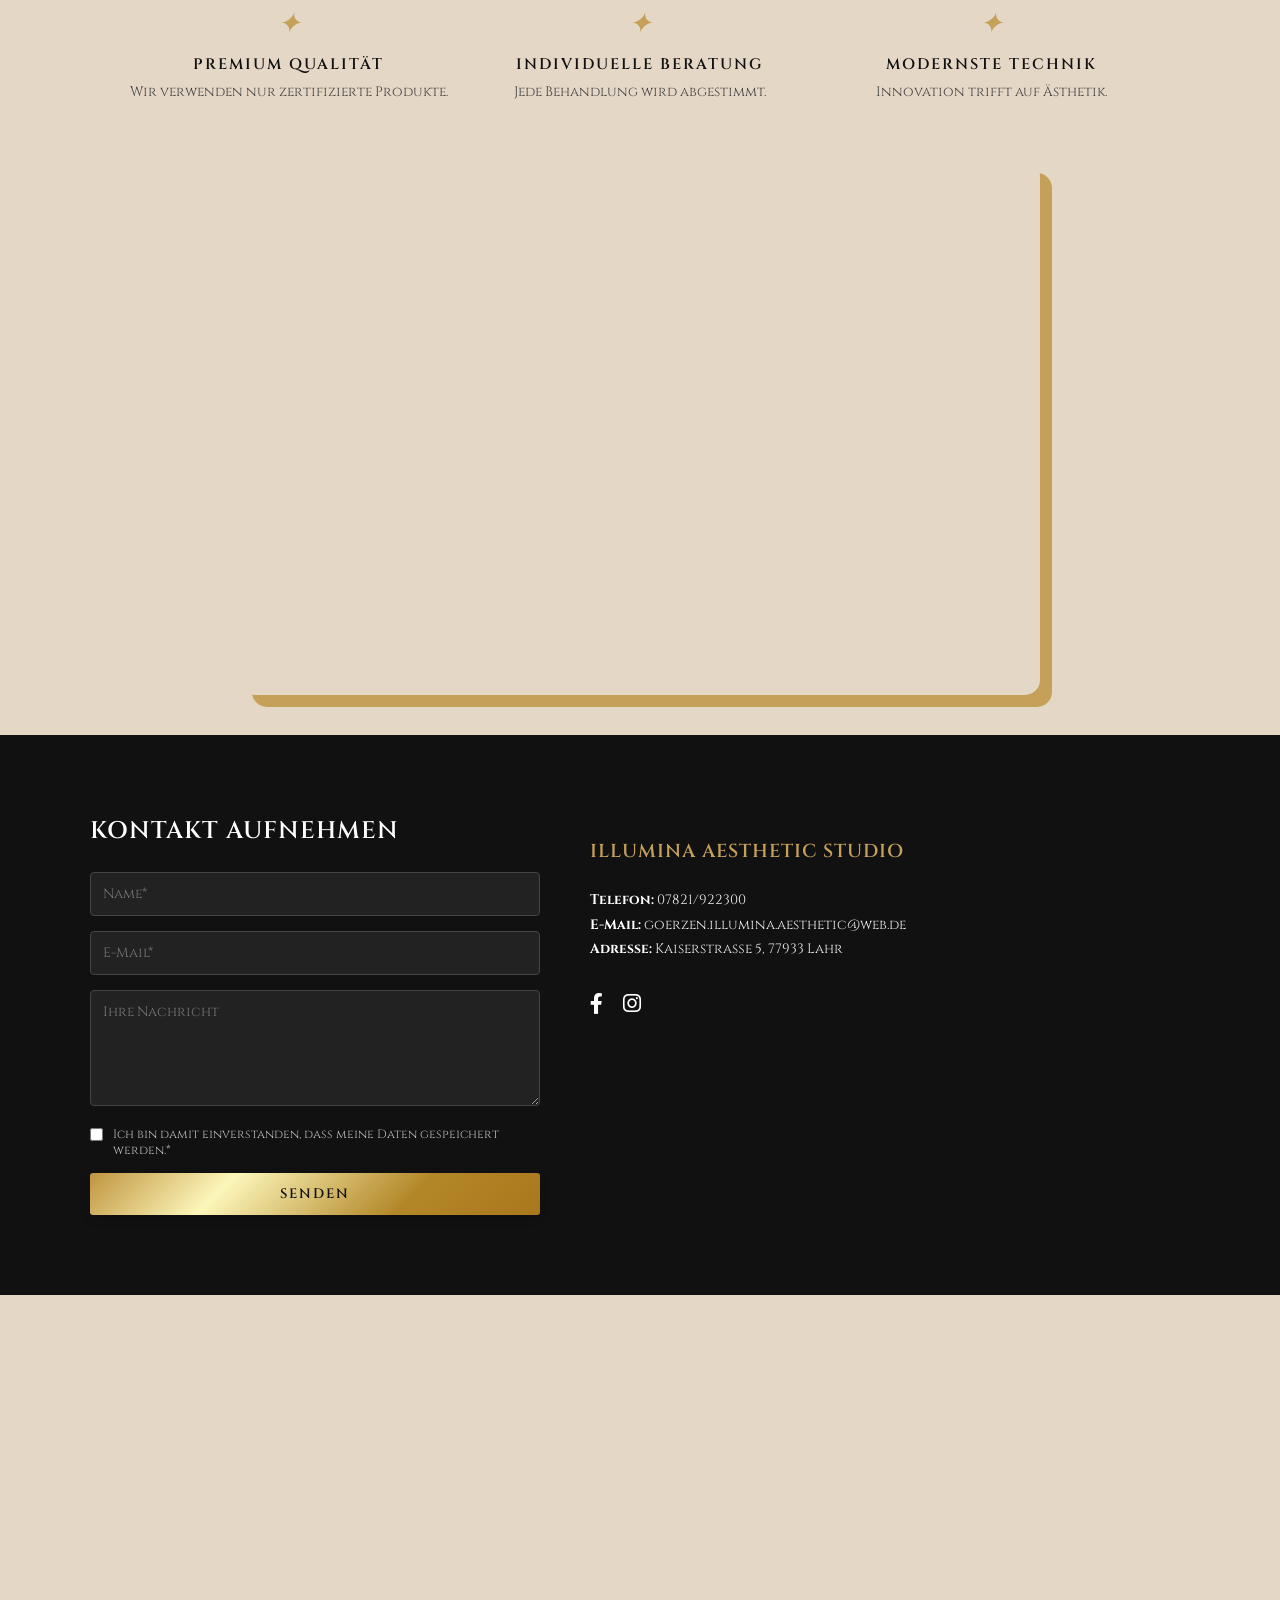
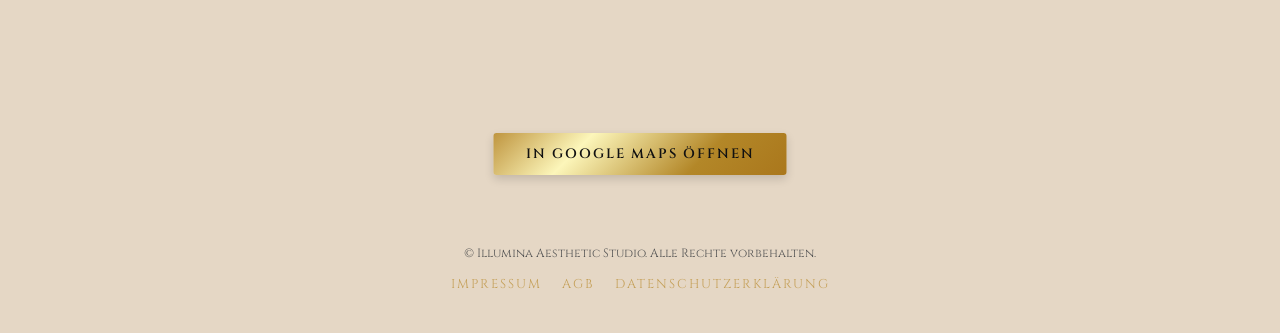
==== commit d9ea422c: "Website Aktualisierung" ====
--- a/index.html
+++ b/index.html
@@ -1,226 +1,318 @@
-<!DOCTYPE html>
-<html lang="de">
-<head>
-    <link rel="stylesheet" href="https://cdnjs.cloudflare.com/ajax/libs/font-awesome/6.0.0/css/all.min.css">
-    <meta charset="UTF-8">
-    <meta name="viewport" content="width=device-width, initial-scale=1.0">
-    <title>Meine Behandlungen</title>
-    <link rel="stylesheet" href="style.css">
-</head>
-<body>
-    <header class="main-header">
-    <div class="logo">ILLUMINA <span>AESTHETIC STUDIO</span></div>
-    <nav>
-        <ul>
-            <li><a href="#">Home</a></li>
-            <li><a href="#services">Behandlungen</a></li>
-            <li><a href="#kontakt">Kontakt</a></li>
-        </ul>
-    </nav>
-</header>
-
-<section class="hero">
-    <div class="hero-content">
-        <h1>Hautpflege: <br><span>Luxus für Ihre Haut</span></h1>
-        <p>Erleben Sie exklusive Behandlungen in entspannter Atmosphäre.</p>
-        <a href="#kontakt" class="btn-gold">Jetzt Termin buchen</a>
-    </div>
-</section>
-
-<section id="services" class="services">
-    <h2>Unsere Behandlungen</h2>
-    
-    <div class="card-container">
-        
-        <div class="card">
-            <div class="card-img" style="background-image: url('Nägel.jpg')"></div>
-            <div class="card-content">
-                <h3>Nagelmodellage</h3>
-                <p>Kreative Kunst für Ihre Hände.</p>
-                <a href="#" class="btn">Details</a>
-            </div>
-        </div>
-
-        <div class="card">
-            <div class="card-img" style="background-image: url('PMU.jpg')"></div>
-            <div class="card-content">
-                <h3>PMU</h3>
-                <p>Perfektes Make-up, das bleibt.</p>
-                <a href="#" class="btn">Details</a>
-            </div>
-        </div>
-
-        <div class="card">
-            <div class="card-img" style="background-image: url('Hautanalyse.jpg')"></div>
-            <div class="card-content">
-                <h3>Hautanalyse</h3>
-                <p>Wissen, was Ihre Haut braucht.</p>
-                <a href="#" class="btn">Details</a>
-            </div>
-        </div>
-
-     <div class="services-accordion">
-    <h3 class="accordion-title">Weitere Leistungen</h3>
-    
-    <div class="accordion-item">
-        <button class="accordion-header">Maniküre & Fußpflege <i class="fas fa-chevron-down"></i></button>
-        <div class="accordion-content">
-            <p>Gepflegte Hände und Füße sind Ihre Visitenkarte. Wir bieten:<br>
-            • Klassische & Wellness Maniküre<br>
-            • Fachgerechte Fußpflege & Hornhautentfernung<br>
-            • Entspannende Hand- und Fußmassagen</p>
-        </div>
-    </div>
-
-    <div class="accordion-item">
-        <button class="accordion-header">Kosmetik & SPA <i class="fas fa-chevron-down"></i></button>
-        <div class="accordion-content">
-            <p>Gönnen Sie Ihrer Haut eine Tiefenreinigung und Entspannung:<br>
-            • Individuelle Gesichtsbehandlungen<br>
-            • Intensive Wirkstoff-Masken & Peelings<br>
-            • Dekolleté-Pflege & Nackenmassage</p>
-        </div>
-    </div>
-
-    <div class="accordion-item">
-        <button class="accordion-header">Augenbrauen & Wimpern Styling <i class="fas fa-chevron-down"></i></button>
-        <div class="accordion-content">
-            <p>Der perfekte Rahmen für Ihre Augen:<br>
-            • Wimpern- & Brow-Lifting (Laminierung)<br>
-            • Professionelles Färben & Zupfen<br>
-            • Individuelle Formberatung (Mapping)</p>
-        </div>
-    </div>
-
-    <div class="accordion-item">
-        <button class="accordion-header">Sugaring & Waxing <i class="fas fa-chevron-down"></i></button>
-        <div class="accordion-content">
-            <p>Seidig glatte Haut für Wochen:<br>
-            • Sanfte Haarentfernung mit Zuckerpaste oder Wachs<br>
-            • Für Beine, Arme, Gesicht und empfindliche Zonen<br>
-            • Hautberuhigende Nachpflege</p>
-        </div>
-    </div>
-
-    <div class="accordion-item">
-        <button class="accordion-header">Massagen <i class="fas fa-chevron-down"></i></button>
-        <div class="accordion-content">
-            <p>Abschalten und regenerieren:<br>
-            • Entspannende Ganzkörper- oder Teilmassagen<br>
-            • Aromaöl-Behandlungen für die Sinne<br>
-            • Stressabbau und Lockerung der Muskulatur</p>
-        </div>
-    </div>
-
-    <div class="accordion-item">
-        <button class="accordion-header">Specials & Upgrades <i class="fas fa-chevron-down"></i></button>
-        <div class="accordion-content">
-            <p>Das Extra für Ihre Behandlung (nur in Kombination buchbar):<br>
-            • Spezialmasken & Wirkstoffampullen<br>
-            • Kleine Extras für Augen & Lippen während der Behandlung</p>
-        </div>
-    </div>
-
-</div>
-
-
-<section id="about" class="about-section">
-    <div class="about-container">
-        <div class="about-text">
-            <span class="subtitle">Willkommen bei Illumina</span>
-            <h2>Ästhetik & Leidenschaft</h2>
-            <p>Bei Illumina Aesthetic Studio in Lahr steht Ihre natürliche Schönheit im Mittelpunkt. Wir glauben, dass wahre Ästhetik aus der Kombination von fachlicher Präzision und individueller Beratung entsteht.</p>
-            <p>Ob Permanent Make-up, professionelle Nagelmodellage oder modernste Hautanalyse – wir nehmen uns Zeit für Ihre Wünsche, um Ergebnisse zu schaffen, die perfekt zu Ihnen passen.</p>
-            <div class="signature">Ihr Illumina-Team</div>
-        </div>
-        <div class="about-mood-image">
-            <img src="Atmosphaere.jpg" alt="Studio Atmosphäre">
-        </div>
-    </div>
-</section>
-
-
-
-
-<section class="features-divider">
-    <div class="feature">
-        <i class="icon">✦</i>
-        <h3>Premium Qualität</h3>
-        <p>Wir verwenden nur zertifizierte Produkte für langanhaltende Ergebnisse.</p>
-    </div>
-    <div class="feature">
-        <i class="icon">✦</i>
-        <h3>Individuelle Beratung</h3>
-        <p>Jede Behandlung wird perfekt auf Ihren Typ und Ihre Wünsche abgestimmt.</p>
-    </div>
-    <div class="feature">
-        <i class="icon">✦</i>
-        <h3>Modernste Technik</h3>
-        <p>Innovation trifft auf Ästhetik – für Ihr bestes Ich.</p>
-    </div>
-</section>
-
-
-
-<section class="stats-section">
-    <div class="stats-container">
-        <div class="stats-grid">
-            <div class="stat-box">
-                <span class="number">Viele</span>
-                <p>Zufriedene Kunden</p>
-            </div>
-            <div class="stat-box">
-                <span class="number">Mehrere</span>
-                <p>Durchgeführte Behandlungen</p>
-            </div>
-            <div class="stat-box">
-                <span class="number">6+</span>
-                <p>Jahre Erfahrung</p>
-            </div>
-        </div>
-
-        <div class="stats-image">
-            <img src="Behandlungsbild2.jpg" alt="Illumina Aesthetic Studio Behandlung">
-            <div class="image-accent"></div>
-        </div>
-    </div>
-</section>
-
-
-
-    </div> </section> </body>
-</html>
-<section id="kontakt" class="contact-section">
-    <div class="contact-container">
-        
-        <form action="https://formspree.io/f/maqllkry" method="POST" class="contact-form">
-    <h2>Kontakt aufnehmen</h2>
-    
-    <input type="text" name="name" placeholder="Name*" required>
-    
-    <input type="email" name="email" placeholder="E-Mail*" required>
-    
-    <textarea name="message" placeholder="Ihre Nachricht" rows="5" required></textarea>
-    
-    <label class="privacy-check">
-        <input type="checkbox" name="privacy" required> 
-        Ich bin damit einverstanden, dass meine Daten gespeichert werden.*
-    </label>
-    
-    <button type="submit" class="btn-gold">SENDEN</button>
-</form>
-
-        <div class="contact-info">
-            <h3>Illumina Aesthetic Studio</h3>
-            <p><strong>Telefon:</strong> 07821922300 </p>
-            <p><strong>E-Mail:</strong> goerzen.illumina.aesthetic@web.de </p>
-            <p><strong>Adresse:</strong> Kaiserstraße 5, 77933 Lahr</p>
-            
-            <div class="social-links">
-    <a href="DEIN_FACEBOOK_LINK" target="_blank"><i class="fab fa-facebook-f"></i></a>
-    <a href="DEIN_INSTAGRAM_LINK" target="_blank"><i class="fab fa-instagram"></i></a>
-</div>
-        </div>
-
-    </div>
-</section>
+<!DOCTYPE html>
+<html lang="de">
+<head>
+    <meta charset="UTF-8">
+    <meta name="viewport" content="width=device-width, initial-scale=1.0">
+    <title>Illumina Aesthetic Studio</title>
+    <link rel="stylesheet" href="https://cdnjs.cloudflare.com/ajax/libs/font-awesome/6.0.0/css/all.min.css">
+    <link href="https://fonts.googleapis.com/css2?family=Montserrat:wght@300;400;600&family=Great+Vibes&family=Cinzel:wght@600&family=Playfair+Display:wght@700&display=swap" rel="stylesheet">
+    <link rel="stylesheet" href="style.css">
+</head>
+<body>
+
+    <header class="main-header">
+        <div class="logo">
+            <a href="#">Illumina <span>Aesthetic Studio</span></a>
+        </div>
+        <nav>
+            <ul>
+                <li><a href="#">Home</a></li>
+                <li><a href="#services">Behandlungen</a></li>
+                <li><a href="#about">Über uns</a></li>
+                <li><a href="#kontakt">Kontakt</a></li>
+            </ul>
+        </nav>
+    </header>
+
+    <section class="hero">
+        <div class="hero-content">
+            <h1>Hautpflege: <br><span>Luxus für Ihre Haut</span></h1>
+            <p>Erleben Sie exklusive Behandlungen in entspannter Atmosphäre.</p>
+            <a href="https://connect.shore.com/bookings/illumina-aesthetic-studio/services?locale=de" target="_blank" class="btn-gold">Jetzt Termin buchen</a>
+        </div>
+    </section>
+
+    <section id="services" class="services">
+        <h2>Unsere Behandlungen</h2>
+        
+        <div class="card-container">
+            <div class="card">
+                <div class="card-img" style="background-image: url('Nägel.jpg')"></div>
+                <div class="card-content">
+                    <h3>Nagelmodellage</h3>
+                    <p>Kreative Kunst für Ihre Hände.</p>
+                    <button type="button" onclick="openModal('details-nagel')" class="btn">Details</button>
+                </div>
+            </div>
+
+            <div class="card">
+                <div class="card-img" style="background-image: url('PMU.jpg')"></div>
+                <div class="card-content">
+                    <h3>PMU</h3>
+                    <p>Perfektes Make-up, das bleibt.</p>
+                    <button type="button" onclick="openModal('details-pmu')" class="btn">Details</button>
+                </div>
+            </div>
+
+            <div class="card">
+                <div class="card-img" style="background-image: url('Hautanalyse1.jpeg')"></div>
+                <div class="card-content">
+                    <h3>Hautanalyse</h3>
+                    <p>Wissen, was Ihre Haut braucht.</p>
+                    <button type="button" onclick="openModal('details-haut')" class="btn">Details</button>
+                </div>
+            </div>
+
+            <div class="card">
+                <div class="card-img" style="background-image: url('Hydrafacial.jpeg')"></div>
+                <div class="card-content">
+                    <h3>Hydrafacial</h3>
+                    <p>Intensive Reinigung, Feuchtigkeit und der besondere Glow.</p>
+                    <button type="button" onclick="openModal('details-hydrafacial')" class="btn">Details</button>
+                </div>
+            </div>
+
+            <div class="card">
+                <div class="card-img" style="background-image: url('Vektormassage.jpeg')"></div>
+                <div class="card-content">
+                    <h3>Vektor Gesichtsmassage</h3>
+                    <p>Natürliches Lifting – intensive Massage für mehr Kontur.</p>
+                    <button type="button" onclick="openModal('details-vektor')" class="btn">Details</button>
+                </div>
+            </div>
+
+            <div class="card">
+                <div class="card-img" style="background-image: url('Headspa1.jpeg')"></div>
+                <div class="card-content">
+                    <h3>Head Spa</h3>
+                    <p>Verwöhnende Pflege und Tiefenentspannung für Kopfhaut.</p>
+                    <button type="button" onclick="openModal('details-headspa')" class="btn">Details</button>
+                </div>
+            </div>
+        </div>
+
+        <div class="services-accordion">
+            <h3 class="accordion-title">Weitere Leistungen</h3>
+            
+            <div class="accordion-item">
+                <button type="button" class="accordion-header">Maniküre & Fußpflege <i class="fas fa-chevron-down"></i></button>
+                <div class="accordion-content">
+                    <p>• Klassische & Wellness Maniküre<br>• Fachgerechte Fußpflege & Hornhautentfernung<br>• Entspannende Hand- und Fußmassagen</p>
+                </div>
+            </div>
+
+            <div class="accordion-item">
+                <button type="button" class="accordion-header">Kosmetik & SPA <i class="fas fa-chevron-down"></i></button>
+                <div class="accordion-content">
+                    <p>• Individuelle Gesichtsbehandlungen<br>• Intensive Wirkstoff-Masken & Peelings<br>• Dekolleté-Pflege & Nackenmassage</p>
+                </div>
+            </div>
+
+            <div class="accordion-item">
+                <button type="button" class="accordion-header">Augenbrauen & Wimpern Styling <i class="fas fa-chevron-down"></i></button>
+                <div class="accordion-content">
+                    <p>• Wimpern- & Brow-Lifting (Laminierung)<br>• Professionelles Färben & Zupfen<br>• Individuelle Formberatung (Mapping)</p>
+                </div>
+            </div>
+
+            <div class="accordion-item">
+                <button type="button" class="accordion-header">Sugaring & Waxing <i class="fas fa-chevron-down"></i></button>
+                <div class="accordion-content">
+                    <p>• Sanfte Haarentfernung mit Zuckerpaste oder Wachs<br>• Für Beine, Arme, Gesicht und empfindliche Zonen<br>• Hautberuhigende Nachpflege</p>
+                </div>
+            </div>
+
+            <div class="accordion-item">
+                <button type="button" class="accordion-header">Massagen <i class="fas fa-chevron-down"></i></button>
+                <div class="accordion-content">
+                    <p>• Entspannende Ganzkörper- oder Teilmassagen<br>• Aromaöl-Behandlungen für die Sinne<br>• Stressabbau und Lockerung der Muskulatur</p>
+                </div>
+            </div>
+
+            <div class="accordion-item">
+                <button type="button" class="accordion-header">Specials & Upgrades <i class="fas fa-chevron-down"></i></button>
+                <div class="accordion-content">
+                    <p>• Spezialmasken & Wirkstoffampullen<br>• Kleine Extras für Augen & Lippen während der Behandlung</p>
+                </div>
+            </div>
+        </div>
+    </section>
+
+    <section id="about" class="about-section">
+        <div class="about-container">
+            <div class="about-text">
+                <span class="subtitle">Willkommen bei Illumina</span>
+                <h2>Ästhetik & Leidenschaft</h2>
+                <p>Bei Illumina Aesthetic Studio in Lahr steht Ihre natürliche Schönheit im Mittelpunkt. Wir glauben, dass wahre Ästhetik aus der Kombination von fachlicher Präzision und individueller Beratung entsteht.</p>
+                <p>Ob Permanent Make-up, professionelle Nagelmodellage oder modernste Hautanalyse – wir nehmen uns Zeit für Ihre Wünsche, um Ergebnisse zu schaffen, die perfekt zu Ihnen passen.</p>
+                <div class="signature">Ihr Illumina-Team</div>
+            </div>
+            <div class="about-mood-image">
+                <img src="Atmosphaere.jpg" alt="Studio Atmosphäre">
+            </div>
+        </div>
+    </section>
+
+    <section class="features-divider">
+        <div class="feature"><i class="icon">✦</i><h3>Premium Qualität</h3><p>Wir verwenden nur zertifizierte Produkte.</p></div>
+        <div class="feature"><i class="icon">✦</i><h3>Individuelle Beratung</h3><p>Jede Behandlung wird abgestimmt.</p></div>
+        <div class="feature"><i class="icon">✦</i><h3>Modernste Technik</h3><p>Innovation trifft auf Ästhetik.</p></div>
+    </section>
+
+   
+
+
+
+
+
+
+
+
+    
+
+
+
+
+
+
+
+            <div class="stats-image">
+                <video autoplay muted loop playsinline class="stats-video">
+                    <source src="Studioaufnahme.mp4" type="video/mp4">
+                    Ihr Browser unterstützt kein Video.
+                </video>
+            </div>
+        </div>
+    </section>
+
+    <section id="kontakt" class="contact-section">
+        <div class="contact-container">
+            <form action="https://formsubmit.co/goerzen.illumina.aesthetic@web.de" method="POST" class="contact-form">
+                <h2>Kontakt aufnehmen</h2>
+                <input type="text" name="name" placeholder="Name*" required>
+                <input type="email" name="email" placeholder="E-Mail*" required>
+                <textarea name="message" placeholder="Ihre Nachricht" rows="5" required></textarea>
+                <label class="privacy-check">
+                    <input type="checkbox" name="privacy" required> 
+                    Ich bin damit einverstanden, dass meine Daten gespeichert werden.*
+                </label>
+                <button type="submit" class="btn-gold">SENDEN</button>
+            </form>
+
+            <div class="contact-info">
+                <h3>Illumina Aesthetic Studio</h3>
+                <p><strong>Telefon:</strong> 07821/922300</p>
+                <p><strong>E-Mail:</strong> goerzen.illumina.aesthetic@web.de</p>
+                <p><strong>Adresse:</strong> Kaiserstraße 5, 77933 Lahr</p>
+                <div class="social-links">
+                    <a href="#" target="_blank" aria-label="Facebook"><i class="fab fa-facebook-f"></i></a>
+                    <a href="https://www.instagram.com/illuminaaesthetic_studio/" target="_blank" aria-label="Instagram"><i class="fab fa-instagram"></i></a>
+                </div>
+            </div>
+        </div>
+    </section>
+
+    <section id="location" class="map-section-full">
+        <a href="https://www.google.com/maps/dir/?api=1&destination=Kaiserstraße+5,77933+Lahr" target="_blank" class="map-link">
+            <div class="map-container-full">
+                <iframe src="https://www.google.com/maps/embed?pb=!1m18!1m12!1m3!1d2653.210452331821!2d7.859664476885376!3d48.3372648372658!2m3!1f0!2f0!3f0!3m2!1i1024!2i768!4f13.1!3m3!1m2!1s0x47912f2b61d743fd%3A0xc324a3017f343bbd!2sKaiserstra%C3%9Fe+5%2C+77933+Lahr%2FSchwarzwald!5e0!3m2!1sde!2sde!4v1713000000000!5m2!1sde!2sde" width="100%" height="500" style="border:0;" allowfullscreen="" loading="lazy"></iframe>
+                <div class="map-overlay-button">In Google Maps öffnen</div>
+            </div>
+        </a>
+    </section>
+
+    <!-- Modals -->
+    <div id="details-nagel" class="modal-overlay">
+        <div class="modal-box">
+            <span class="modal-close" onclick="closeModal('details-nagel')">&times;</span>
+            <h3>NAGELMODELLAGE</h3>
+            <p>Gepflegte Hände sind Ihre Visitenkarte.</p>
+        </div>
+    </div>
+
+    <div id="details-pmu" class="modal-overlay">
+        <div class="modal-box">
+            <span class="modal-close" onclick="closeModal('details-pmu')">&times;</span>
+            <h3>PERMANENT MAKE-UP</h3>
+            <p>Wachen Sie jeden Morgen perfekt gestylt auf.</p>
+        </div>
+    </div>
+
+    <div id="details-haut" class="modal-overlay">
+        <div class="modal-box">
+            <span class="modal-close" onclick="closeModal('details-haut')">&times;</span>
+            <h3>HAUTANALYSE</h3>
+            <p>Professionelle Analyse für Ihre optimale Hautpflege.</p>
+        </div>
+    </div>
+
+    <div id="details-hydrafacial" class="modal-overlay">
+        <div class="modal-box">
+            <span class="modal-close" onclick="closeModal('details-hydrafacial')">&times;</span>
+            <h3>HYDRAFACIAL</h3>
+            <p>Tiefenreinigung und Pflege für einen strahlenden Teint.</p>
+        </div>
+    </div>
+
+    <div id="details-vektor" class="modal-overlay">
+        <div class="modal-box">
+            <span class="modal-close" onclick="closeModal('details-vektor')">&times;</span>
+            <h3>VEKTOR GESICHTSMASSAGE</h3>
+            <p>Natürliches Lifting für definierte Konturen.</p>
+        </div>
+    </div>
+
+    <div id="details-headspa" class="modal-overlay">
+        <div class="modal-box">
+            <span class="modal-close" onclick="closeModal('details-headspa')">&times;</span>
+            <h3>HEAD SPA</h3>
+            <p>Entspannung und Pflege für Kopfhaut und Geist.</p>
+        </div>
+    </div>
+
+    <footer class="site-footer">
+        <div class="footer-container">
+            <p>&copy; Illumina Aesthetic Studio. Alle Rechte vorbehalten.</p>
+            <div class="footer-links">
+                <a href="impressum.html">Impressum</a>
+                <a href="agb.html">AGB</a>
+                <a href="datenschutz.html">Datenschutzerklärung</a>
+            </div>
+        </div>
+    </footer>
+
+    <script>
+        // Modal Steuerung
+        function openModal(id) {
+            var modal = document.getElementById(id);
+            if(modal) { 
+                modal.style.display = 'flex'; 
+                setTimeout(() => {
+                    modal.style.opacity = '1'; 
+                    modal.style.visibility = 'visible';
+                }, 10);
+            }
+        }
+        
+        function closeModal(id) {
+            var modal = document.getElementById(id);
+            if(modal) { 
+                modal.style.opacity = '0'; 
+                modal.style.visibility = 'hidden';
+                setTimeout(() => { modal.style.display = 'none'; }, 300);
+            }
+        }
+
+        // Accordion Toggle Steuerung
+        document.addEventListener('DOMContentLoaded', function() {
+            const accHeaders = document.querySelectorAll('.accordion-header');
+            accHeaders.forEach(header => {
+                header.addEventListener('click', function() {
+                    const item = this.parentElement;
+                    item.classList.toggle('active');
+                });
+            });
+        });
+    </script>
+</body>
+</html>
--- a/style.css
+++ b/style.css
@@ -1,571 +1,482 @@
-@import url('https://fonts.googleapis.com/css2?family=Playfair+Display:wght@700&family=Montserrat:wght@300;500&display=swap');
-/* Alles auf Null setzen, damit keine Abstände vom Browser stören */
-* {
-    margin: 0;
-    padding: 0;
-    box-sizing: border-box;
-    scroll-behavior: smooth;
-}
-
-body {
-    font-family: 'Playfair Display', serif; /* Später durch Playfair ersetzen */
-    overflow-x: hidden; /* Verhindert horizontales Scrollen */
-    padding-top: 80px;
-}
-
-
-
-h1, h2, .logo {
-    font-family: 'Playfair Display', serif;
-}
-/* Navigation */
-.main-header {
-    display: flex;
-    justify-content: space-between;
-    align-items: center;
-    padding: 15px 5%;
-    background-color: white; 
-    position: fixed; /* Er klebt oben am Bildschirm fest */
-    top: 0;
-    left: 0;
-    width: 100%;
-    z-index: 9999; /* Immer ganz oben drauf */
-    box-shadow: 0 2px 10px rgba(0,0,0,0.1); /* Ein feiner Schatten nach unten */
-
-}
-
-.logo {
-    font-size: 1.2rem;
-    font-weight: bold;
-    text-transform: uppercase;
-    letter-spacing: 2px;
-    color: black;
-}
-
-/* NAVIGATION AUFRÄUMEN (Punkte weg, nebeneinander) */
-nav ul {
-    display: flex; /* Macht die Liste horizontal */
-    list-style: none; /* Entfernt die hässlichen Punkte */
-    gap: 30px; /* Abstand zwischen den Menüpunkten */
-}
-
-nav a {
-    text-decoration: none; /* Entfernt die Unterstreichung */
-    color: black;
-    font-size: 0.9rem;
-    text-transform: uppercase;
-    font-weight: bold;
-    transition: color 0.3s;
-}
-
-nav a:hover {
-    color: #d4af37; /* Gold beim Drüberfahren */
-}
-
-/* Hero Sektion */
-.hero {
-    padding-top: 80px; /* So viel Platz wie der Header hoch ist */
-
-    height: 90vh; /* Fast die ganze Bildschirmhöhe */
-    
-    /* Wir nutzen dein Studio-Bild (titelbild.jpg) und machen den Schleier etwas dunkler (0.6) */
-    background: linear-gradient(rgba(0,0,0,0.6), rgba(0,0,0,0.6)), 
-                url('titelbild.jpg'); 
-    
-    background-size: cover; /* Bild füllt alles aus */
-    background-position: center; /* Wichtig: Zeigt die Mitte deines Studios */
-    
-    display: flex;
-    flex-direction: column; /* Text stapeln */
-    justify-content: center; /* Vertikal mittig */
-    align-items: center; /* Horizontal mittig */
-    text-align: center;
-    color: white;
-    padding: 0 10%; /* Atemraum für den Text auf dem Handy */
-}
-
-.hero h1 {
-    font-size: 3.5rem; /* Schön groß */
-    margin-bottom: 15px;
-    line-height: 1.2;
-}
-
-.hero h1 span {
-    color: #d4af37; /* Goldener Akzent im Text */
-}
-
-.hero p {
-    font-size: 1.2rem;
-    margin-bottom: 30px;
-    opacity: 0.9;
-}
-
-/* Der "JETZT TERMIN BUCHEN" Button */
-.hero .btn-gold {
-    padding: 15px 40px;
-    background-color: #d4af37;
-    color: black;
-    text-decoration: none; /* Unterstreichung weg */
-    font-weight: bold;
-    text-transform: uppercase;
-    border-radius: 2px;
-    transition: background 0.3s;
-}
-
-.hero .btn-gold:hover {
-    background-color: #f1c40f; /* Helleres Gold beim Hover */
-}
-/* DAS GUMMIBAND: Hält die Karten nebeneinander */
-.services {
-    scroll-margin-top: 80px; /* Verhindert, dass der Header die Überschrift überlappt */
-    padding: 120px 20px 80px; /* Platz nach oben zum Hero-Bild */
-    background-color: #fff;
-    text-align: center;
-}
-.services h2 {
-    font-size: 2.5rem;
-    margin-bottom: 60px; /* Abstand ZWISCHEN Überschrift und den Karten */
-    text-transform: uppercase;
-    letter-spacing: 2px;
-    font-family: 'Playfair Display', serif; /* Falls du die Luxus-Schrift schon hast */
-}
-.card-container {
-    display: flex;
-    justify-content: center; /* Das bringt die Karten in die Mitte! */
-    gap: 30px;
-    flex-wrap: wrap; 
-    max-width: 1200px;
-    margin: 0 auto; 
-}
-
-/* Die einzelne Karte */
-.card {
-    background: white;
-    width: 300px;
-    border-radius: 12px;
-    overflow: hidden;
-    box-shadow: 0 4px 15px rgba(0,0,0,0.1);
-    transition: transform 0.3s ease; /* Für den Hover-Effekt */
-}
-
-.card:hover {
-    transform: translateY(-10px); /* Karte hebt sich beim Drüberfahren */
-}
-
-.card-img {
-    width: 100%;
-    height: 250px; /* Hier kannst du die Höhe des Bildbereichs einstellen */
-    
-    /* Sorgt dafür, dass das Bild komplett reingequetscht wird, ohne Schnitt */
-    background-size: contain; 
-    
-    /* Das Bild wird nicht wiederholt, falls es kleiner als der Kasten ist */
-    background-repeat: no-repeat;
-    
-    /* Zentriert das Bild im Kasten */
-    background-position: center;
-    
-    /* Optional: Ein heller Hintergrund, falls das Bild nicht den ganzen Kasten füllt */
-    background-color: #f9f9f9; 
-    
-    border-top-left-radius: 15px;
-    border-top-right-radius: 15px;
-
-}
-
-.card-content {
-    padding: 20px;
-}
-
-
-.about-section {
-    padding: 100px 10%;
-    background-color: #fafafa;
-    text-align: center; /* Zentriert die Hauptüberschrift */
-}
-
-.about-section h2 {
-    font-size: 3rem;
-    margin-bottom: 20px; /* Platz zwischen Titel und dem Rest */
-    letter-spacing: 2px;
-}
-
-
-
-.features-divider {
-    display: flex;
-    justify-content: space-around;
-    align-items: center;
-    padding: 60px 10%;
-    background-color: #fff;
-    text-align: center;
-    gap: 30px;
-}
-
-.feature {
-    flex: 1;
-}
-
-.feature .icon {
-    display: block;
-    font-size: 2rem;
-    color: #d4af37;
-    margin-bottom: 15px;
-}
-
-.feature h3 {
-    font-size: 1.2rem;
-    margin-bottom: 10px;
-    letter-spacing: 1px;
-    text-transform: uppercase;
-}
-
-.feature p {
-    font-size: 0.9rem;
-    color: #666;
-    line-height: 1.6;
-}
-
-
-
-
-.about-container {
-    display: flex;
-    align-items: center;
-    justify-content: center;
-    gap: 80px;
-    max-width: 1200px;
-    margin: 40px auto 0;
-    text-align: left; /* Der eigentliche Text im Container bleibt linksbündig für bessere Lesbarkeit */
-}
-
-/* Der goldene Akzent-Schatten (hast du super eingebaut!) */
-.about-mood-image img {
-    width: 100%;
-    border-radius: 15px;
-    box-shadow: 15px 15px 0px #d4af37; /* Goldene Box */
-}
-
-
-
-
-
-/* ... hier enden deine .feature Styles ... */
-
-/* ==========================================
-   NEU: ZAHLEN & FAKTEN (Erfolgs-Sektion)
-   ========================================== */
-.stats-section {
-    padding: 80px 10%;
-    background-color: #fff;
-}
-
-.stats-container {
-    display: flex;
-    align-items: center;
-    gap: 60px;
-    max-width: 1200px;
-    margin: 0 auto;
-}
-
-.stats-grid {
-    flex: 1;
-    display: grid;
-    grid-template-columns: 1fr; 
-    gap: 40px;
-}
-
-.stat-box .number {
-    display: block;
-    font-size: 2.5rem;
-    font-family: 'Playfair Display', serif;
-    color: #d4af37;
-    margin-bottom: 5px;
-}
-
-.stat-box p {
-    font-size: 0.9rem;
-    text-transform: uppercase;
-    letter-spacing: 1px;
-    color: #333;
-}
-
-.stats-image {
-    flex: 1.2;
-    position: relative;
-}
-
-.stats-image img {
-    width: 100%;
-    border-radius: 5px;
-    position: relative;
-    z-index: 2;
-}
-
-.image-accent {
-    position: absolute;
-    top: 20px;
-    right: -20px;
-    width: 100%;
-    height: 100%;
-    border: 2px solid #d4af37;
-    z-index: 1;
-}
-
-/* ... hier geht es weiter mit .contact-section ... */
-
-
-.btn {
-    display: inline-block;
-    margin-top: 15px;
-    padding: 10px 20px;
-    background-color: #d4af37; /* Gold-Ton für Luxus-Look */
-    color: white;
-    text-decoration: none;
-    border-radius: 5px;
-}
-.contact-section {
-    background-color: #111; /* Fast Schwarz */
-    color: #fff;
-    padding: 80px 20px;
-    font-family: 'Arial', sans-serif;
-}
-
-.contact-container {
-    max-width: 1100px;
-    margin: 0 auto;
-    display: flex;
-    justify-content: space-between;
-    gap: 50px;
-    flex-wrap: wrap; /* Wichtig fürs Handy! */
-}
-
-.contact-form {
-    display: flex;
-    flex-direction: column; /* Stapelt alles untereinander */
-    gap: 15px;
-    max-width: 450px; /* Damit es nicht zu breit wird */
-}
-
-.contact-form input, 
-.contact-form textarea {
-    width: 100%; /* Nutzt die volle Breite der Form */
-    padding: 12px;
-    background-color: #222; /* Dunkler Hintergrund für die Felder */
-    border: 1px solid #444;
-    color: white;
-    border-radius: 4px;
-    font-size: 16px;
-}
-
-.contact-form input:focus, 
-.contact-form textarea:focus {
-    border-color: #d4af37; /* Goldener Rahmen beim Klicken */
-    outline: none;
-}
-
-.btn-gold {
-    background-color: #d4af37;
-    color: black;
-    border: none;
-    padding: 15px;
-    font-weight: bold;
-    cursor: pointer;
-    text-transform: uppercase;
-}
-
-.privacy-check {
-    font-size: 13px;
-    color: #bbb;
-    display: flex;
-    align-items: flex-start; /* Ändere 'center' zu 'flex-start' */
-    gap: 12px;
-    margin-top: 10px;
-    cursor: pointer;
-}
-
-/* Füge das hier neu hinzu, damit die Checkbox selbst nicht zu groß wird */
-.privacy-check input {
-    width: auto !important;
-    margin-top: 2px;
-}
-
-/* Der Gold-Button */
-.btn-gold {
-    background-color: #d4af37;
-    color: #000;
-    border: none;
-    padding: 15px;
-    font-weight: bold;
-    text-transform: uppercase;
-    cursor: pointer;
-    transition: background 0.3s;
-}
-
-.btn-gold:hover {
-    background-color: #f1c40f; /* Helleres Gold beim Hover */
-}
-
-/* Info-Bereich rechts */
-.contact-info {
-    flex: 1;
-    min-width: 300px;
-    line-height: 1.8;
-    padding-top: 55px; /* Das schiebt die Info auf die richtige Höhe */
-}
-
-.contact-info h3 {
-    color: #d4af37;
-    margin-bottom: 20px;
-}
-
-
-.social-links {
-    margin-top: 25px;
-    display: flex;
-    gap: 20px; /* Abstand zwischen den Icons */
-}
-
-.social-links a {
-    color: white; /* Icons in Weiß */
-    font-size: 1.5rem; /* Größe der Icons */
-    transition: color 0.3s, transform 0.3s;
-}
-
-.social-links a:hover {
-    color: #d4af37; /* Gold beim Drüberfahren */
-    transform: translateY(-3px); /* Kleiner Hüpfer nach oben */
-}
-
-
-
-/* ==========================================
-   AKKORDEON STYLES (Weitere Leistungen)
-   ========================================== */
-.services-accordion {
-    max-width: 800px;
-    margin: 60px auto;
-    padding: 0 20px;
-}
-
-.accordion-title {
-    font-family: 'Playfair Display', serif;
-    font-size: 2rem;
-    color: #000;
-    margin-bottom: 30px;
-    text-align: center;
-    text-transform: uppercase;
-}
-
-.accordion-item {
-    border-bottom: 1px solid #e0e0e0;
-    margin-bottom: 5px;
-}
-
-.accordion-header {
-    width: 100%;
-    background: none;
-    border: none;
-    padding: 20px 10px;
-    display: flex;
-    justify-content: space-between;
-    align-items: center;
-    font-family: 'Montserrat', sans-serif;
-    font-size: 1.1rem;
-    font-weight: 500;
-    cursor: pointer;
-    color: #333;
-    transition: all 0.3s ease;
-}
-
-.accordion-header:hover {
-    color: #d4af37;
-    padding-left: 15px; /* Kleiner Effekt beim Hover */
-}
-
-/* Das Icon (Pfeil) */
-.accordion-header i {
-    font-size: 0.8rem;
-    transition: transform 0.3s ease;
-}
-
-.accordion-content {
-    max-height: 0;
-    overflow: hidden;
-    transition: all 0.4s cubic-bezier(0, 1, 0.5, 1);
-    background-color: #fafafa;
-}
-
-.accordion-content p {
-    padding: 20px;
-    margin: 0;
-    color: #666;
-    font-size: 0.95rem;
-    line-height: 1.6;
-}
-
-/* Wenn aktiv (wird per JS gesteuert) */
-.accordion-item.active .accordion-header {
-    color: #d4af37;
-}
-
-.accordion-item.active .accordion-header i {
-    transform: rotate(180deg);
-}
-.accordion-item.active .accordion-content {
-    max-height: 200px; /* Erlaubt das Ausfahren */
-    padding-bottom: 20px;
-}
-
-.accordion-item.active .accordion-header i {
-    transform: rotate(180deg); /* Dreht den Pfeil nach oben */
-    color: #d4af37;
-}
-
-
-
-
-/* MOBILE ANPASSUNGEN (Handy) */
-@media (max-width: 768px) 
-    .main-header {
-        flex-direction: column; /* Stapelt Logo und Navi übereinander */
-        height: auto; 
-        padding: 10px;
-    }
-
-    .logo {
-        margin-bottom: 10px;
-        font-size: 1rem;
-        text-align: center;
-    }
-
-    nav ul {
-        gap: 15px; /* Weniger Abstand zwischen Home, Behandlungen, Kontakt */
-    }
-
-    nav a {
-        font-size: 0.8rem; /* Schrift etwas kleiner, damit es passt */
-    }
-
-    .hero h1 {
-        font-size: 2.2rem; /* Überschrift verkleinern, damit sie nicht bricht */
-    }
-
-    .hero p {
-        font-size: 1rem;
-    }
-/* WICHTIG: Der Handy-Fix */
-@media (max-width: 768px) {
-    .about-container {
-        flex-direction: column; /* Auf dem Handy wieder untereinander */
-        text-align: center;
-    }
-    
-    .about-text {
-        text-align: center;
-    }
-    
-    .about-mood-image img {
-        box-shadow: 10px 10px 0px #d4af37; /* Kleinerer Schatten auf Handy */
-    } 
-    }
+@import url('https://fonts.googleapis.com/css2?family=Playfair+Display:wght@700&family=Montserrat:wght@300;400;600&family=Great+Vibes&family=Cinzel:wght@600&display=swap');
+
+/* Reset & Globale Einstellungen */
+* {
+    margin: 0;
+    padding: 0;
+    box-sizing: border-box;
+    scroll-behavior: smooth;
+}
+
+html, body {
+    background-image: url('marmor.jpg') !important;
+    background-repeat: repeat !important;
+    background-size: 600px auto !important;
+    background-attachment: fixed !important;
+    background-color: #e5d7c5 !important;
+}
+
+body, p, span, input, textarea, button, a {
+    font-family: 'Cinzel', serif !important;
+    color: #111111;
+}
+
+body {
+    overflow-x: hidden;
+    padding-top: 80px;
+}
+
+h1, h2, h3 {
+    font-family: 'Cinzel', serif !important;
+    font-weight: 600;
+    text-transform: uppercase;
+    letter-spacing: 1px;
+}
+
+/* Header & Logo */
+.main-header {
+    display: flex;
+    justify-content: space-between;
+    align-items: center;
+    padding: 15px 5%;
+    background-color: rgba(255, 255, 255, 0.95) !important; 
+    position: fixed;
+    top: 0;
+    left: 0;
+    width: 100%;
+    z-index: 9999;
+    box-shadow: 0 2px 10px rgba(0,0,0,0.08);
+}
+
+.logo a {
+    text-decoration: none !important;
+    display: inline-flex !important;
+    align-items: baseline !important;
+    gap: 12px !important;
+    font-family: 'Great Vibes', cursive !important;
+    font-size: 2.8rem !important;
+    color: #1a1a1a !important;
+    font-weight: normal !important;
+}
+
+.logo span {
+    font-family: 'Cinzel', serif !important;
+    font-size: 0.75rem !important;
+    font-weight: 600 !important;
+    letter-spacing: 4px !important;
+    text-transform: uppercase !important;
+    background: linear-gradient(135deg, #bf953f 0%, #fcf6ba 25%, #b38728 50%, #fbf5b7 75%, #aa771c 100%) !important;
+    -webkit-background-clip: text !important;
+    -webkit-text-fill-color: transparent !important;
+    background-clip: text !important;
+}
+
+nav ul {
+    display: flex;
+    list-style: none;
+    gap: 30px;
+}
+
+nav a {
+    text-decoration: none;
+    font-family: 'Cinzel', serif !important;
+    color: #c5a059 !important;
+    font-size: 0.8rem;
+    font-weight: 600;
+    text-transform: uppercase;
+    letter-spacing: 3px;
+    transition: opacity 0.3s;
+}
+
+nav a:hover {
+    opacity: 0.7;
+}
+
+/* Hero Sektion */
+.hero {
+    height: 90vh;
+    background: linear-gradient(rgba(0,0,0,0.5), rgba(0,0,0,0.5)), url('Titelbildaktuell1.png'); 
+    background-size: cover;
+    background-position: center;
+    display: flex;
+    flex-direction: column;
+    justify-content: center;
+    align-items: center;
+    text-align: center;
+    padding: 0 10%;
+}
+
+.hero h1 {
+    font-family: 'Great Vibes', cursive !important;
+    font-size: 4.5rem;
+    font-weight: normal;
+    text-transform: none;
+    color: #ffffff !important;
+    line-height: 1.1;
+    margin-bottom: 10px;
+}
+
+.hero h1 span {
+    font-family: 'Great Vibes', cursive !important;
+    font-size: 4.5rem;
+    font-weight: normal;
+    text-transform: none;
+    display: block;
+    background: linear-gradient(135deg, #bf953f 0%, #fcf6ba 25%, #b38728 50%, #fbf5b7 75%, #aa771c 100%) !important;
+    -webkit-background-clip: text !important;
+    -webkit-text-fill-color: transparent !important;
+    background-clip: text !important;
+    filter: drop-shadow(0px 2px 4px rgba(0, 0, 0, 0.5));
+}
+
+.hero p {
+    font-family: 'Cinzel', serif !important;
+    font-size: 1.1rem;
+    color: white !important;
+    margin-bottom: 30px;
+    letter-spacing: 1.5px;
+}
+
+/* Goldene Buttons */
+.btn-gold, .btn, .map-overlay-button {
+    display: inline-block;
+    padding: 12px 32px;
+    background: linear-gradient(135deg, #bf953f 0%, #fcf6ba 30%, #b38728 70%, #aa771c 100%) !important;
+    color: #111111 !important;
+    font-family: 'Cinzel', serif !important;
+    font-weight: 600 !important;
+    font-size: 0.85rem;
+    text-transform: uppercase;
+    letter-spacing: 2px;
+    border: none !important;
+    border-radius: 3px;
+    cursor: pointer;
+    text-decoration: none;
+    box-shadow: 0px 4px 10px rgba(0, 0, 0, 0.15) !important;
+    transition: transform 0.2s, background 0.3s;
+}
+
+.btn-gold:hover, .btn:hover {
+    background: linear-gradient(135deg, #fcf6ba 0%, #bf953f 50%, #aa771c 100%) !important;
+    transform: translateY(-2px);
+}
+
+/* Services & Karten */
+.services {
+    scroll-margin-top: 80px;
+    padding: 100px 20px 60px;
+    background-color: transparent !important;
+    text-align: center;
+}
+
+.services h2 {
+    font-family: 'Great Vibes', cursive !important;
+    font-size: 4rem !important;
+    font-weight: normal !important;
+    text-transform: none !important;
+    margin-bottom: 40px;
+    color: #111111 !important;
+}
+
+.card-container {
+    display: flex;
+    justify-content: center;
+    gap: 35px;
+    flex-wrap: wrap; 
+    max-width: 1200px;
+    margin: 0 auto; 
+}
+
+.card {
+    background-color: rgba(253, 251, 247, 0.85) !important;
+    backdrop-filter: blur(5px);
+    width: 320px;
+    border-radius: 15px;
+    overflow: hidden;
+    box-shadow: 10px 10px 0px #c5a059 !important; 
+    transition: transform 0.3s ease, box-shadow 0.3s ease;
+    margin-bottom: 20px;
+}
+
+.card:hover {
+    transform: translate(-3px, -3px);
+    box-shadow: 13px 13px 0px #c5a059 !important;
+}
+
+.card-img {
+    width: 100%;
+    height: 220px;
+    background-size: cover; 
+    background-position: center;
+}
+
+.card-content {
+    padding: 25px 20px;
+}
+
+.card-content h3 {
+    font-size: 1.1rem;
+    margin-bottom: 8px;
+    color: #111111 !important;
+}
+
+.card-content p {
+    font-size: 0.85rem;
+    line-height: 1.4;
+    margin-bottom: 20px;
+    color: #333333 !important;
+}
+
+/* Akkordeon */
+.services-accordion {
+    max-width: 800px;
+    margin: 60px auto 0;
+    padding: 0 20px;
+}
+
+.accordion-title {
+    font-family: 'Great Vibes', cursive !important;
+    font-size: 3.5rem !important;
+    font-weight: normal !important;
+    text-transform: none !important;
+    margin-bottom: 30px;
+    text-align: center;
+    color: #111111 !important;
+}
+
+.accordion-item {
+    border-bottom: 1px solid rgba(197, 160, 89, 0.4);
+    margin-bottom: 5px;
+}
+
+.accordion-header {
+    width: 100%;
+    background: none;
+    border: none;
+    padding: 18px 10px;
+    display: flex;
+    justify-content: space-between;
+    align-items: center;
+    font-size: 0.95rem;
+    font-weight: 600;
+    cursor: pointer;
+    color: #111111;
+    letter-spacing: 1.5px;
+    text-transform: uppercase;
+    transition: color 0.3s ease;
+}
+
+.accordion-header:hover, .accordion-item.active .accordion-header {
+    color: #c5a059 !important;
+}
+
+.accordion-header i {
+    font-size: 0.8rem;
+    transition: transform 0.3s ease;
+}
+
+.accordion-item.active .accordion-header i {
+    transform: rotate(180deg);
+}
+
+.accordion-content {
+    max-height: 0;
+    overflow: hidden;
+    transition: max-height 0.4s ease, padding 0.4s ease;
+    background-color: rgba(255, 255, 255, 0.4);
+}
+
+.accordion-item.active .accordion-content {
+    max-height: 200px;
+}
+
+.accordion-content p {
+    padding: 15px 10px;
+    font-size: 0.85rem;
+    line-height: 1.6;
+}
+
+/* Über uns */
+.about-section {
+    padding: 80px 10%;
+    background-color: transparent !important;
+}
+
+.about-container {
+    display: flex;
+    align-items: center;
+    justify-content: center;
+    gap: 60px;
+    max-width: 1200px;
+    margin: 0 auto;
+}
+
+.about-text {
+    flex: 1;
+}
+
+.about-text .subtitle {
+    font-size: 0.8rem;
+    letter-spacing: 3px;
+    text-transform: uppercase;
+    color: #666;
+    display: block;
+    margin-bottom: 10px;
+}
+
+.about-section h2 {
+    font-family: 'Great Vibes', cursive !important;
+    font-size: 3.8rem !important;
+    font-weight: normal !important;
+    text-transform: none !important;
+    margin-bottom: 20px;
+    color: #111111 !important;
+}
+
+.about-text p {
+    font-size: 0.88rem;
+    line-height: 1.7;
+    margin-bottom: 15px;
+}
+
+.about-text .signature {
+    font-family: 'Great Vibes', cursive !important;
+    font-size: 2.2rem;
+    color: #c5a059 !important;
+    margin-top: 20px;
+}
+
+.about-mood-image {
+    flex: 1;
+}
+
+.about-mood-image img {
+    width: 100%;
+    border-radius: 15px;
+    box-shadow: 12px 12px 0px #c5a059 !important;
+}
+
+/* Features */
+.features-divider {
+    display: flex;
+    justify-content: space-around;
+    align-items: center;
+    padding: 60px 10%;
+    background-color: transparent !important;
+    text-align: center;
+    gap: 30px;
+}
+
+.feature { flex: 1; }
+.feature .icon { display: block; font-size: 1.8rem; color: #c5a059 !important; margin-bottom: 10px; }
+.feature h3 { font-size: 0.95rem; margin-bottom: 8px; letter-spacing: 2px; }
+.feature p { font-size: 0.85rem; color: #444; }
+
+/* Stats */
+.stats-section { padding: 60px 10%; background-color: transparent !important; }
+.stats-container { display: flex; align-items: center; gap: 60px; max-width: 1200px; margin: 0 auto; }
+.stats-grid { flex: 1; display: grid; grid-template-columns: 1fr; gap: 30px; }
+.stat-box .number { display: block; font-size: 3.2rem; font-family: 'Great Vibes', cursive !important; color: #c5a059 !important; line-height: 1; margin-bottom: 5px; }
+.stat-box p { font-size: 0.85rem; letter-spacing: 2px; text-transform: uppercase; }
+.stats-image { flex: 1.2; position: relative; }
+
+/* Container zentrieren */
+.stats-section {
+    padding: 60px 20px !important;
+    display: flex !important;
+    justify-content: center !important;
+    background-color: transparent !important;
+}
+
+.stats-container {
+    display: flex !important;
+    justify-content: center !important;
+    width: 100% !important;
+    max-width: 1200px !important;
+    margin: 0 auto !important;
+}
+
+/* Video sauber im 9:16 Format zentrieren */
+.stats-video {
+    width: 100% !important;
+    max-width: 800px !important; /* Begrenzt die Breite auf ein elegantes Maß */
+    height: auto !important;
+    aspect-ratio: 24 / 16 !important; /* Erzwingt Smartphone-Format ohne Verzerrung */
+    object-fit: cover !important;
+    border-radius: 15px !important;
+    display: block !important;
+    margin: 0 auto !important;
+    box-shadow: 12px 12px 0px #c5a059 !important;
+    .stats-section {
+    padding-top: 60px !important;
+    padding-bottom: 100px !important; /* Vergrößert den Abstand nach unten */
+    display: flex !important;
+    justify-content: center !important;
+    background-color: transparent !important;
+}
+}
+
+
+/* Kontakt */
+.contact-section { background-color: #111111; color: #ffffff; padding: 80px 20px; }
+.contact-container { max-width: 1100px; margin: 0 auto; display: flex; justify-content: space-between; gap: 50px; flex-wrap: wrap; }
+.contact-form { display: flex; flex-direction: column; gap: 15px; max-width: 450px; flex: 1; }
+.contact-form h2 { color: #ffffff !important; margin-bottom: 10px; }
+.contact-form input, .contact-form textarea { width: 100%; padding: 12px; background-color: #222; border: 1px solid #444; color: white !important; border-radius: 4px; font-size: 0.85rem; }
+.contact-form input:focus, .contact-form textarea:focus { border-color: #c5a059 !important; outline: none; }
+.privacy-check { font-size: 0.75rem; color: #bbb !important; display: flex; align-items: flex-start; gap: 10px; margin-top: 5px; cursor: pointer; }
+.privacy-check input { width: auto !important; margin-top: 2px; }
+
+.contact-info { flex: 1; min-width: 300px; line-height: 1.8; padding-top: 20px; }
+.contact-info h3 { color: #c5a059 !important; margin-bottom: 20px; }
+.contact-info p { color: #eeeeee !important; font-size: 0.85rem; }
+.contact-info strong { color: #ffffff !important; }
+.social-links { margin-top: 25px; display: flex; gap: 20px; }
+.social-links a { color: white !important; font-size: 1.3rem; transition: color 0.3s; }
+.social-links a:hover { color: #c5a059 !important; }
+
+/* Karte */
+.map-section-full { width: 100%; margin-top: 60px; overflow: hidden; }
+.map-container-full { position: relative; width: 100%; height: 450px; }
+.map-container-full iframe { width: 100%; height: 100%; display: block; filter: grayscale(15%) contrast(105%); }
+.map-overlay-button { position: absolute; bottom: 30px; left: 50%; transform: translateX(-50%); pointer-events: none; white-space: nowrap; }
+
+/* Modals */
+.modal-overlay { position: fixed; top: 0; left: 0; width: 100%; height: 100%; background: rgba(0, 0, 0, 0.75); z-index: 9999; display: none; justify-content: center; align-items: center; opacity: 0; visibility: hidden; transition: opacity 0.3s ease; }
+.modal-box { background: #fdfbf7; padding: 40px 30px; border-radius: 12px; max-width: 450px; width: 90%; position: relative; text-align: center; border: 1px solid #c5a059; }
+.modal-box h3 { font-size: 1.2rem; margin-bottom: 15px; color: #111; }
+.modal-box p { font-size: 0.9rem; color: #444; }
+.modal-close { position: absolute; top: 12px; right: 18px; font-size: 24px; color: #333; cursor: pointer; }
+
+/* Footer */
+.site-footer { padding: 40px 20px; text-align: center; background-color: transparent; }
+.footer-container { max-width: 1200px; margin: 0 auto; display: flex; flex-direction: column; align-items: center; gap: 15px; }
+.footer-container p { font-size: 0.75rem; color: #555; }
+.footer-links { display: flex; gap: 20px; }
+.footer-links a { font-size: 0.8rem !important; color: #c5a059 !important; text-decoration: none !important; letter-spacing: 2px; text-transform: uppercase; transition: color 0.3s; }
+.footer-links a:hover { color: #111111 !important; }
+
+/* Responsive Ansicht */
+@media (max-width: 768px) {
+    .main-header { flex-direction: column; padding: 12px; }
+    .logo { margin-bottom: 10px; }
+    nav ul { gap: 15px; }
+    nav a { font-size: 0.75rem; letter-spacing: 2px; }
+    .hero h1, .hero h1 span { font-size: 3.2rem; }
+    .services h2, .accordion-title, .about-section h2 { font-size: 3rem !important; }
+    .about-container, .stats-container, .features-divider { flex-direction: column; gap: 40px; text-align: center; }
+    .about-text { text-align: center; }
+    .card { width: 100%; max-width: 340px; }
+}
+
+
+
+/* Erwirkt garantiert mehr Abstand unter dem Video */
+.stats-section {
+    margin-bottom: 80px !important;
+    padding-bottom: 60px !important;
+}
+
+.stats-video {
+    margin-bottom: 40px !important; /* Abstand unter dem Video inklusive Schatten */
+}
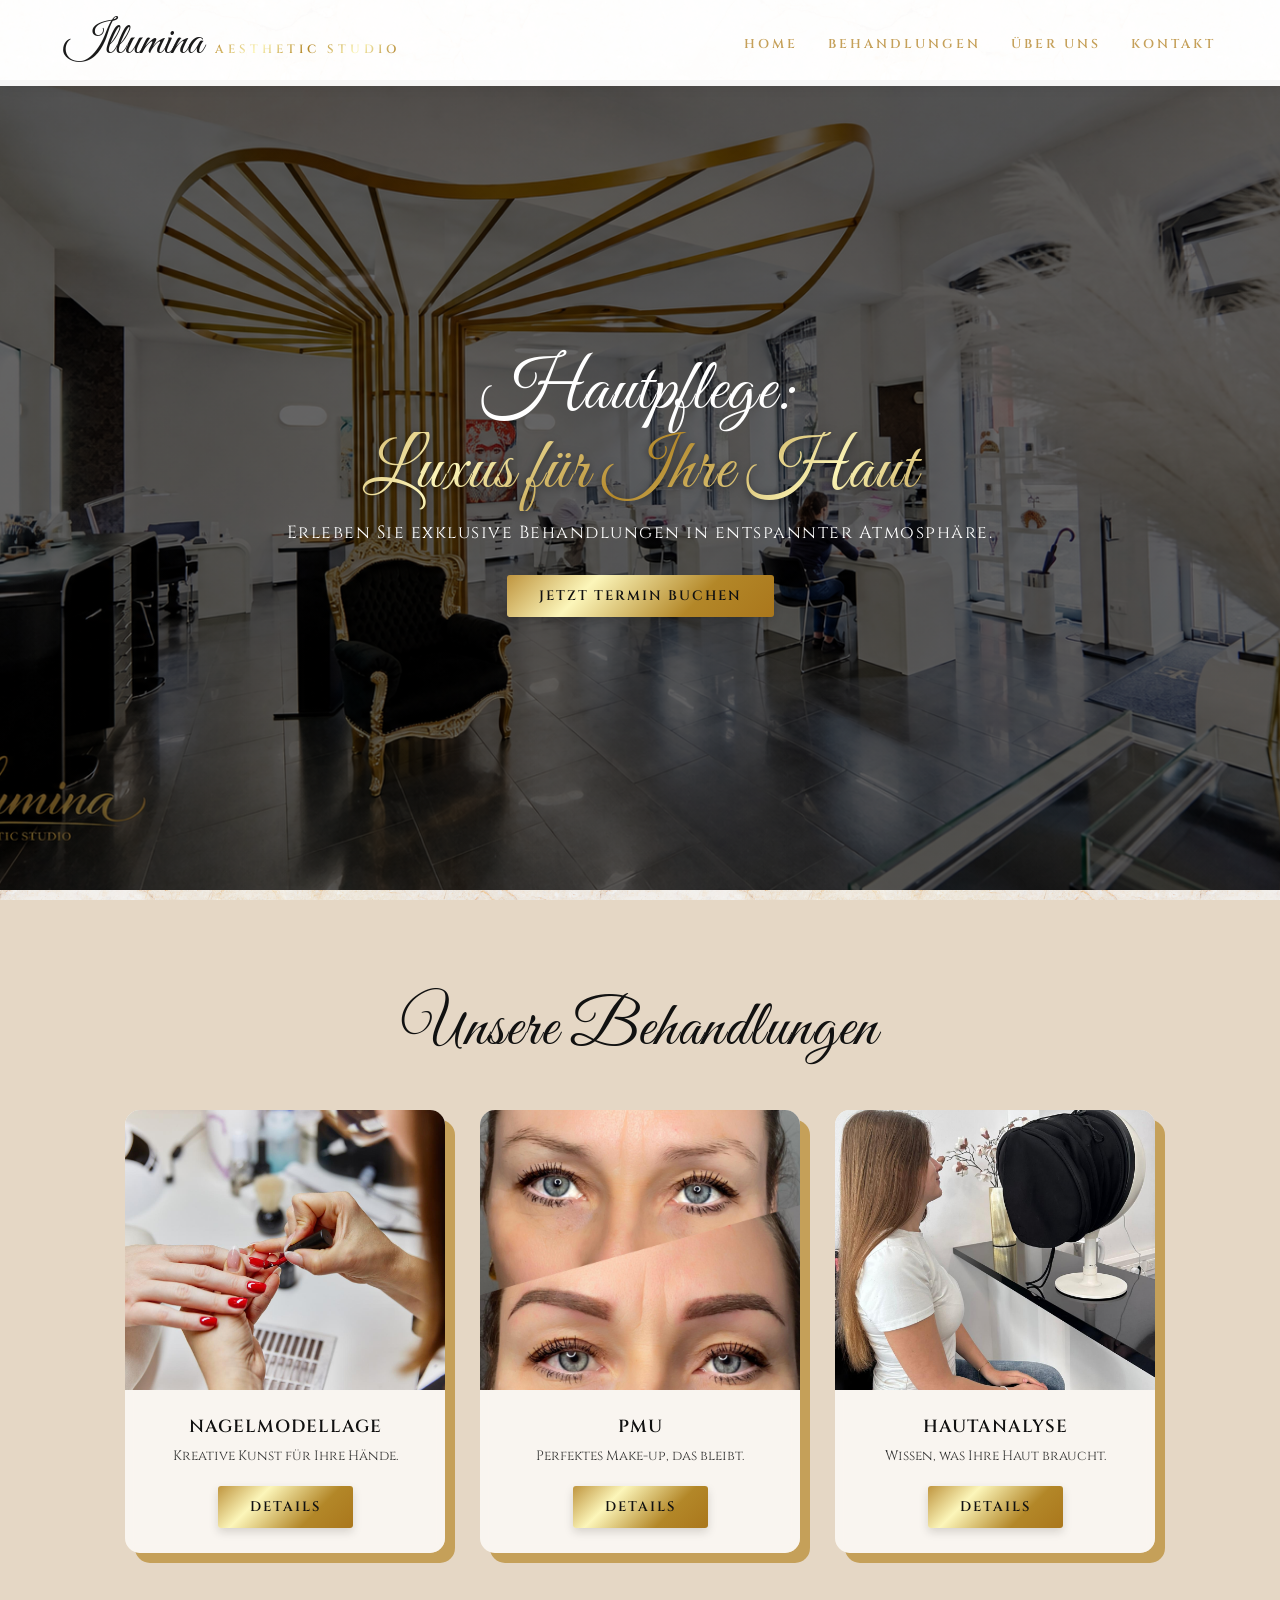
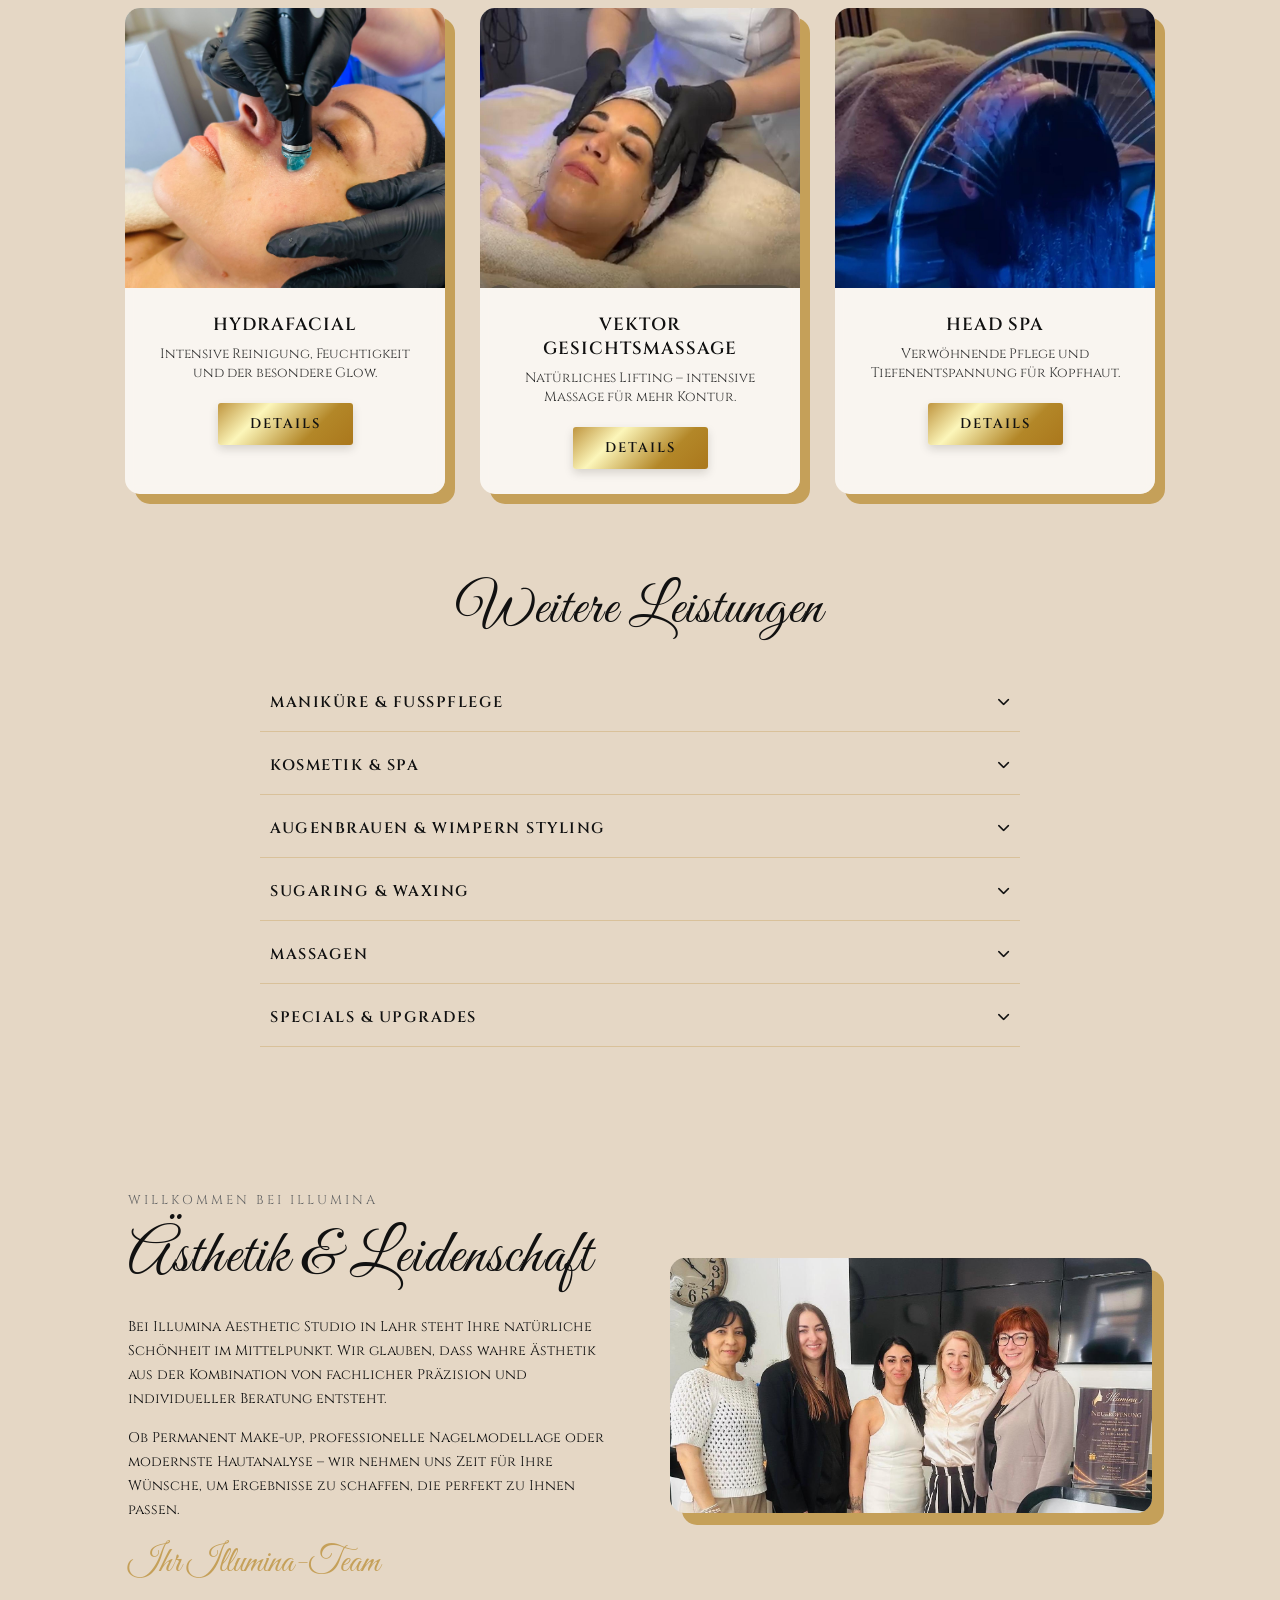
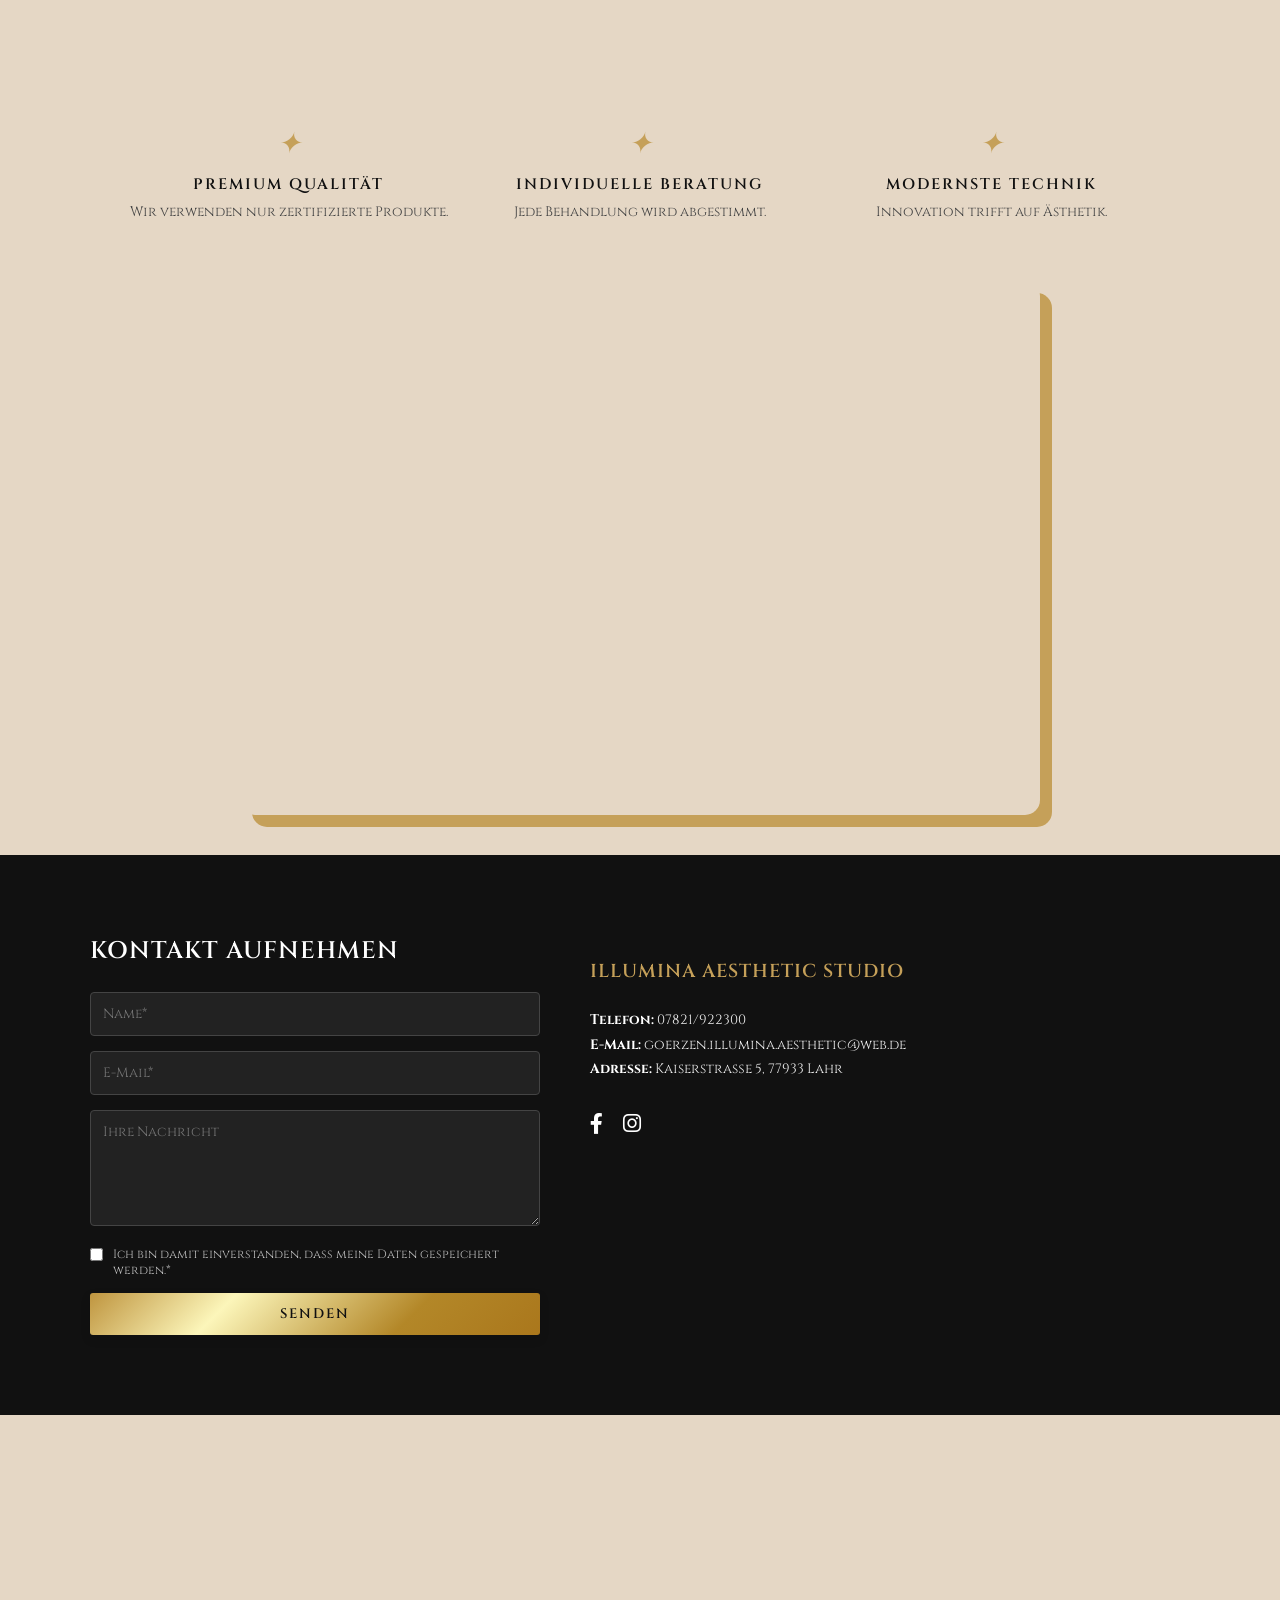
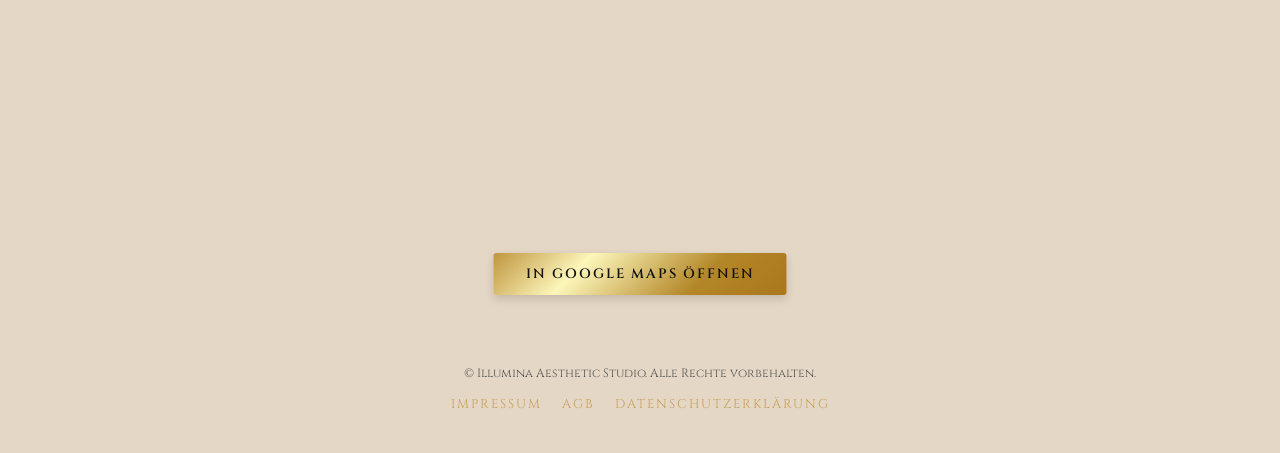
==== commit 77e7e55b: "Bildpfad repariert, Maps Button aktiviert und CSS angepasst" ====
--- a/index.html
+++ b/index.html
@@ -147,10 +147,9 @@
                 <p>Ob Permanent Make-up, professionelle Nagelmodellage oder modernste Hautanalyse – wir nehmen uns Zeit für Ihre Wünsche, um Ergebnisse zu schaffen, die perfekt zu Ihnen passen.</p>
                 <div class="signature">Ihr Illumina-Team</div>
             </div>
-            <div class="about-mood-image">
-                <img src="Atmosphaere.jpg" alt="Studio Atmosphäre">
-            </div>
-        </div>
+         <div class="about-mood-image">
+    <img src="Team.jpeg" alt="Studio Atmosphäre">
+</div>
     </section>
 
     <section class="features-divider">
@@ -213,12 +212,12 @@
     </section>
 
     <section id="location" class="map-section-full">
-        <a href="https://www.google.com/maps/dir/?api=1&destination=Kaiserstraße+5,77933+Lahr" target="_blank" class="map-link">
-            <div class="map-container-full">
-                <iframe src="https://www.google.com/maps/embed?pb=!1m18!1m12!1m3!1d2653.210452331821!2d7.859664476885376!3d48.3372648372658!2m3!1f0!2f0!3f0!3m2!1i1024!2i768!4f13.1!3m3!1m2!1s0x47912f2b61d743fd%3A0xc324a3017f343bbd!2sKaiserstra%C3%9Fe+5%2C+77933+Lahr%2FSchwarzwald!5e0!3m2!1sde!2sde!4v1713000000000!5m2!1sde!2sde" width="100%" height="500" style="border:0;" allowfullscreen="" loading="lazy"></iframe>
-                <div class="map-overlay-button">In Google Maps öffnen</div>
-            </div>
+    <div class="map-container-full">
+        <iframe src="https://www.google.com/maps/embed?pb=!1m18!1m12!1m3!1d2653.210452331821!2d7.859664476885376!3d48.3372648372658!2m3!1f0!2f0!3f0!3m2!1i1024!2i768!4f13.1!3m3!1m2!1s0x47912f2b61d743fd%3A0xc324a3017f343bbd!2sKaiserstra%C3%9Fe+5%2C+77933+Lahr%2FSchwarzwald!5e0!3m2!1sde!2sde!4v1713000000000!5m2!1sde!2sde" width="100%" height="500" style="border:0;" allowfullscreen="" loading="lazy"></iframe>
+        <a href="https://www.google.com/maps/dir/?api=1&destination=Kaiserstraße+5,77933+Lahr" target="_blank" class="map-overlay-button">
+            In Google Maps öffnen
         </a>
+    </div>
     </section>
 
     <!-- Modals -->
--- a/style.css
+++ b/style.css
@@ -205,7 +205,7 @@
 
 .card-img {
     width: 100%;
-    height: 220px;
+    height: 280px;
     background-size: cover; 
     background-position: center;
 }
@@ -479,4 +479,18 @@
 
 .stats-video {
     margin-bottom: 40px !important; /* Abstand unter dem Video inklusive Schatten */
+}
+
+
+
+/* Aktiviert die Klick-Funktion für den goldenen Maps-Button */
+.map-overlay-button {
+    position: absolute !important;
+    bottom: 30px !important;
+    left: 50% !important;
+    transform: translateX(-50%) !important;
+    pointer-events: auto !important; /* Aktiviert den Klick */
+    cursor: pointer !important;
+    z-index: 100 !important;
+    text-decoration: none !important;
 }
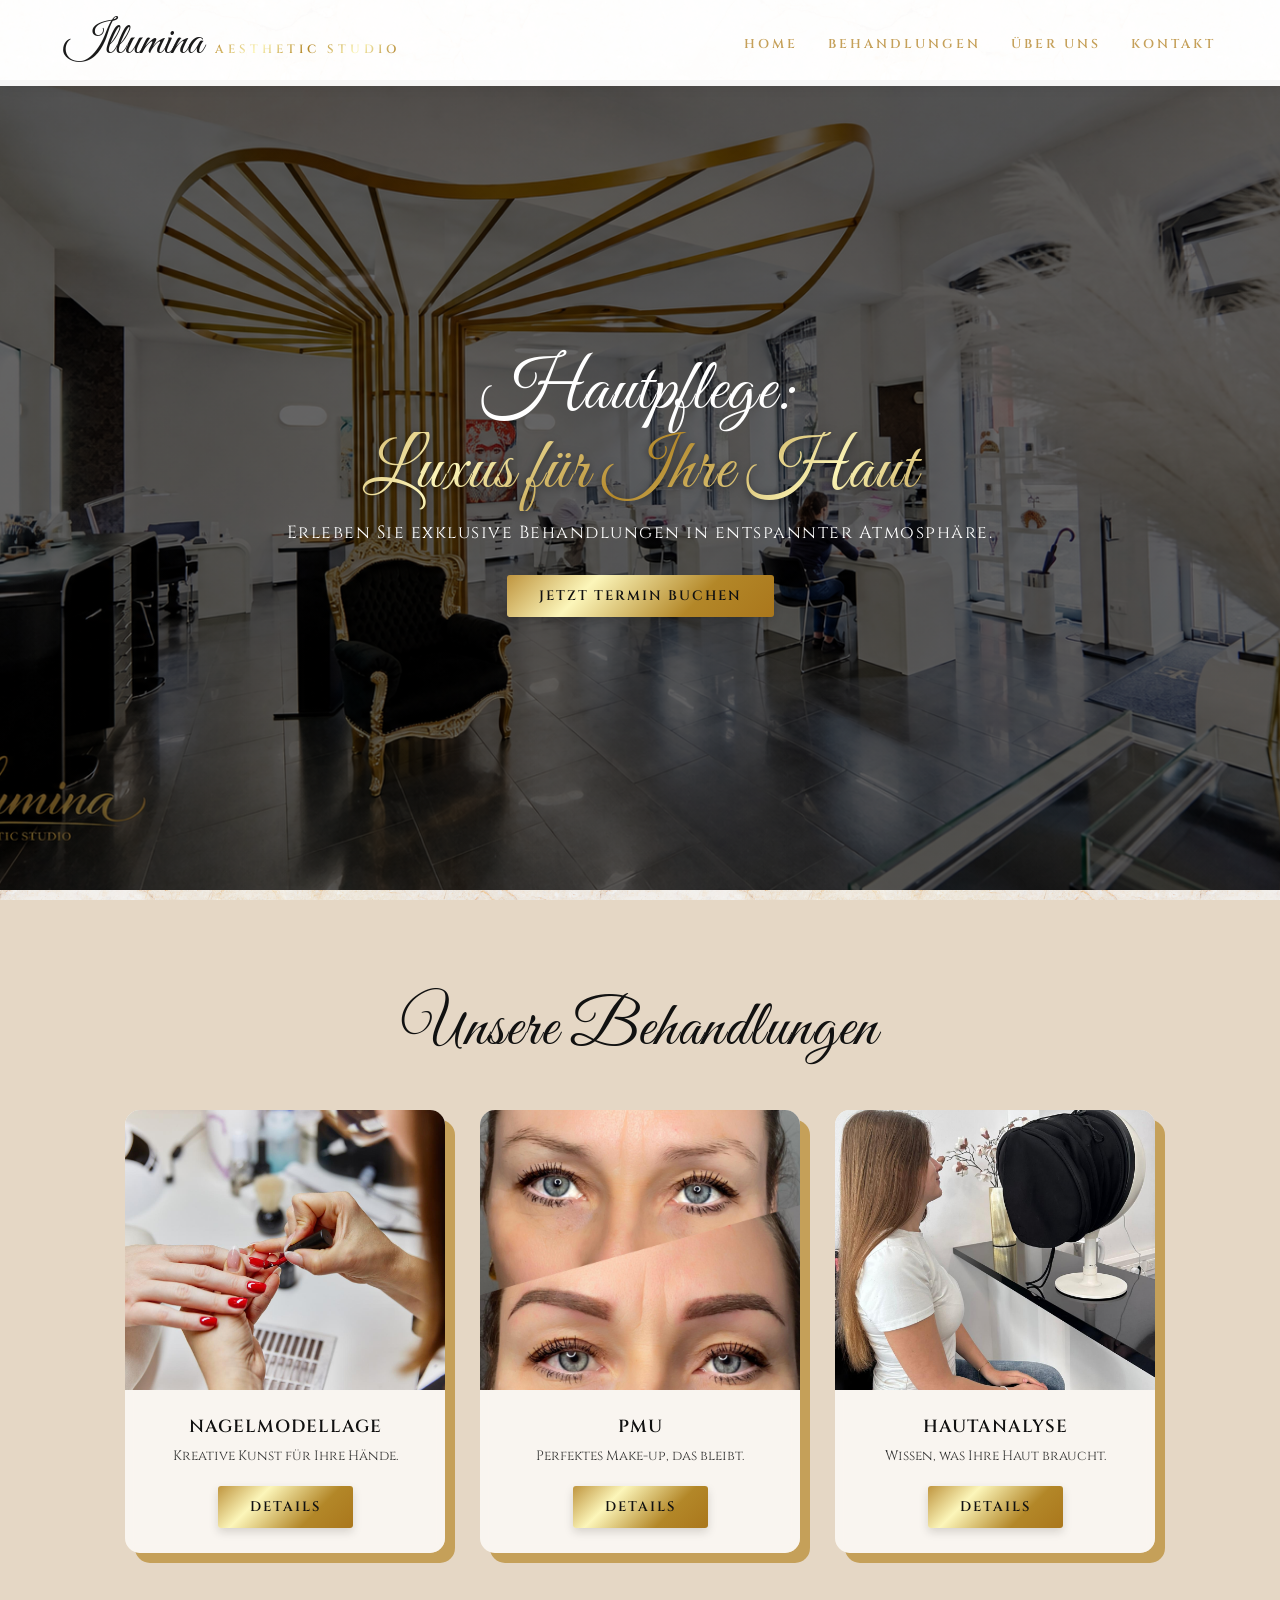
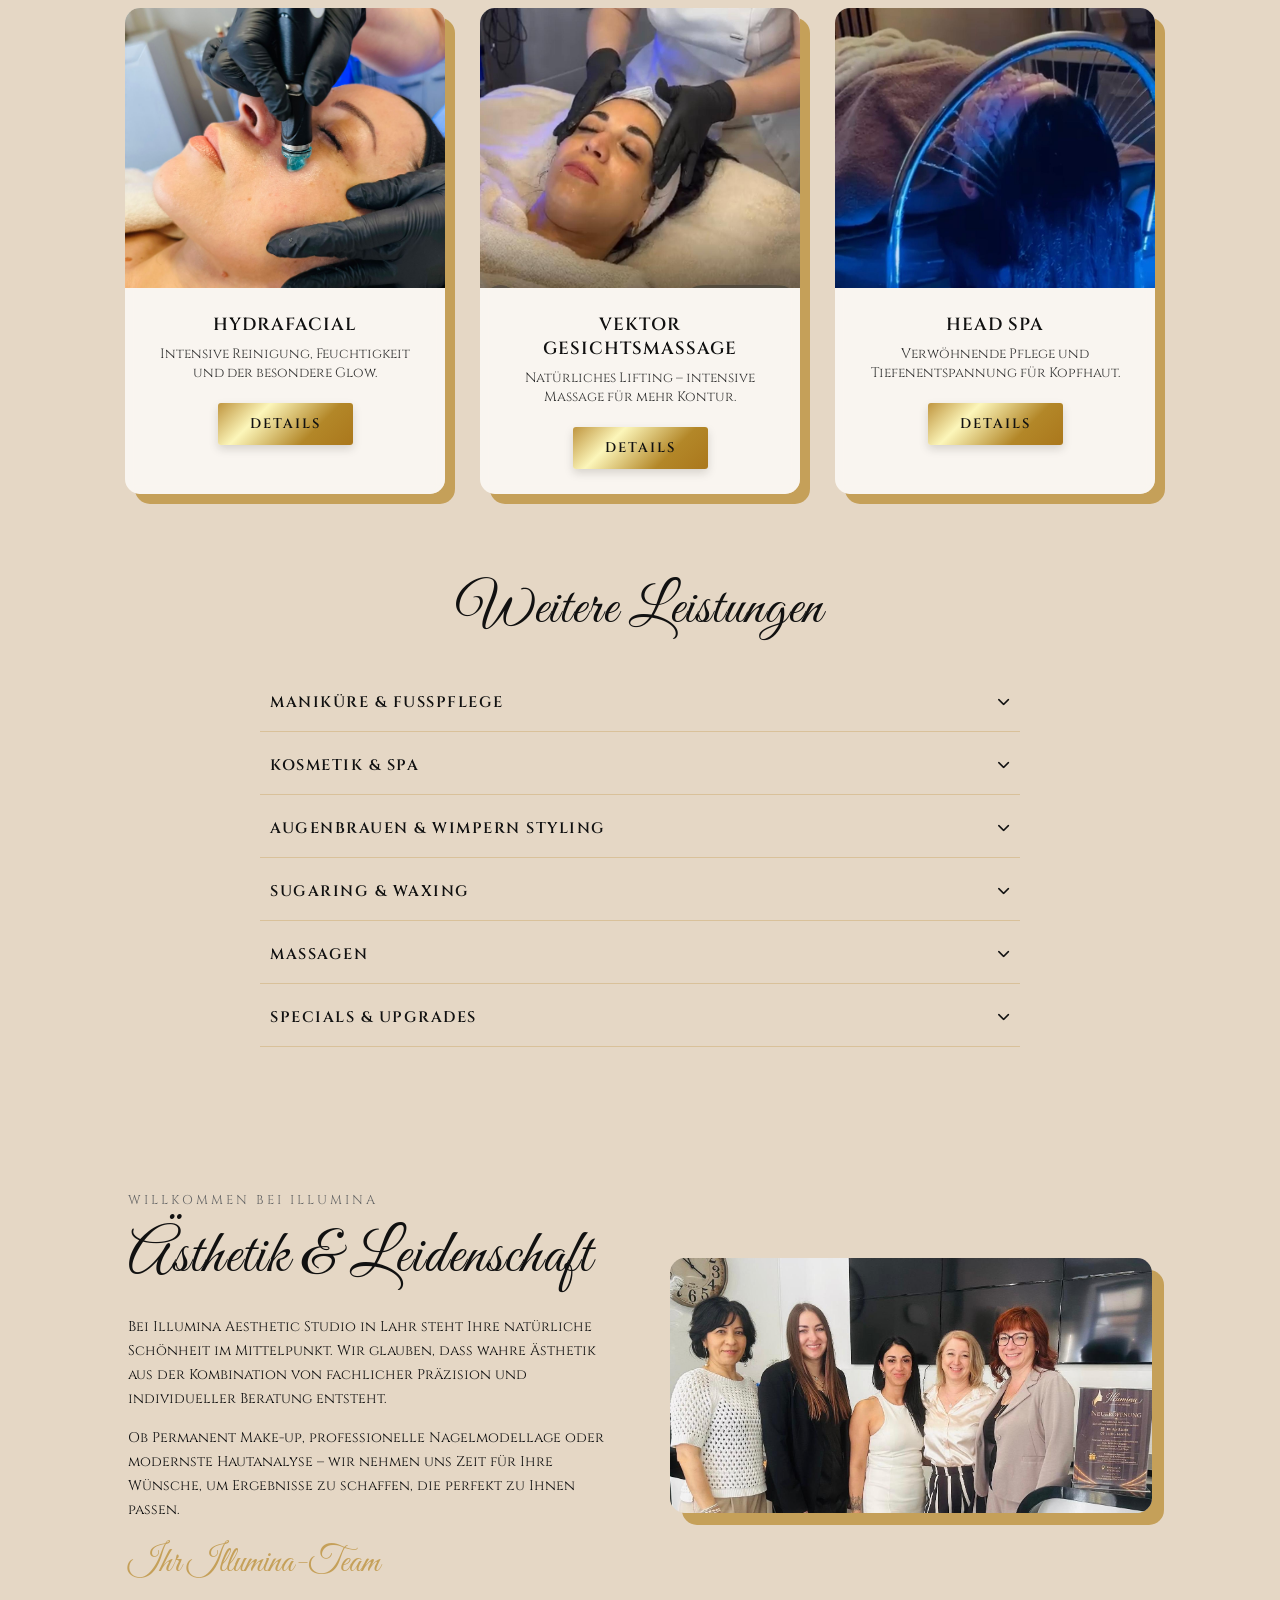
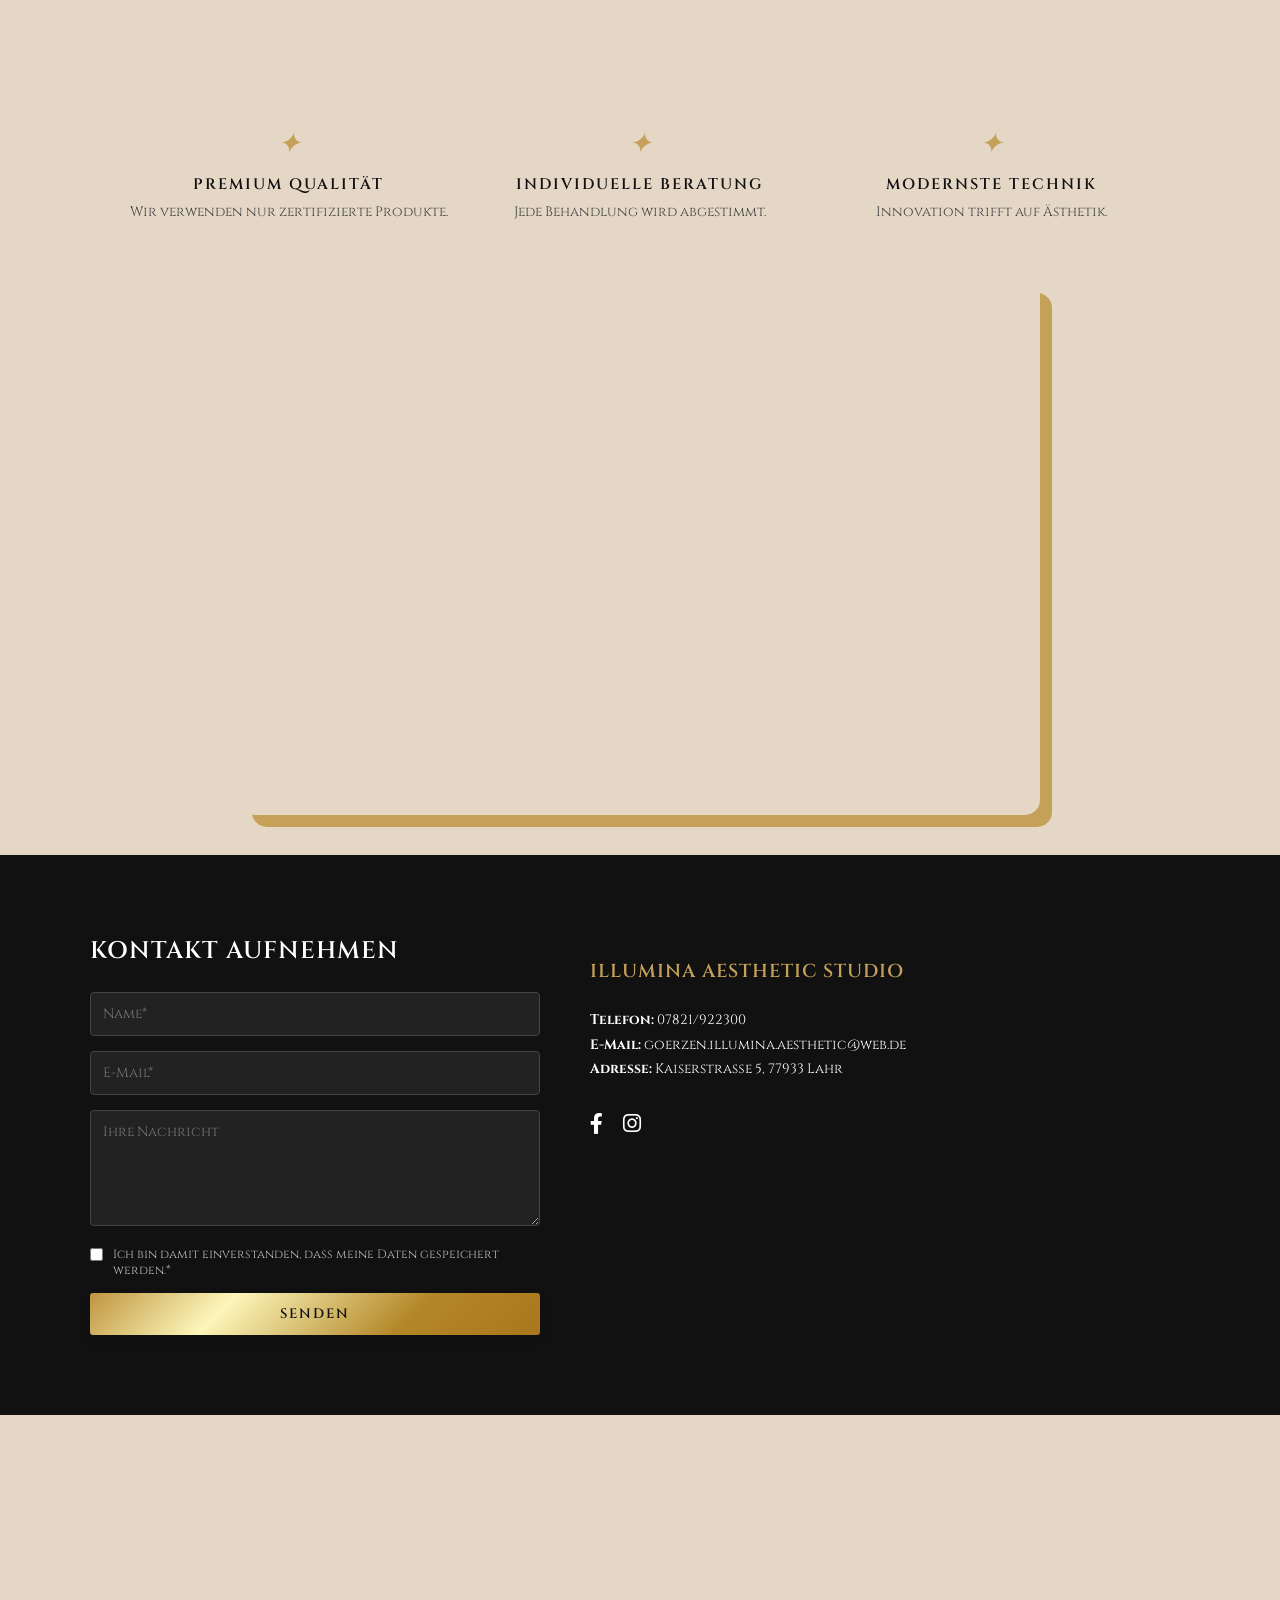
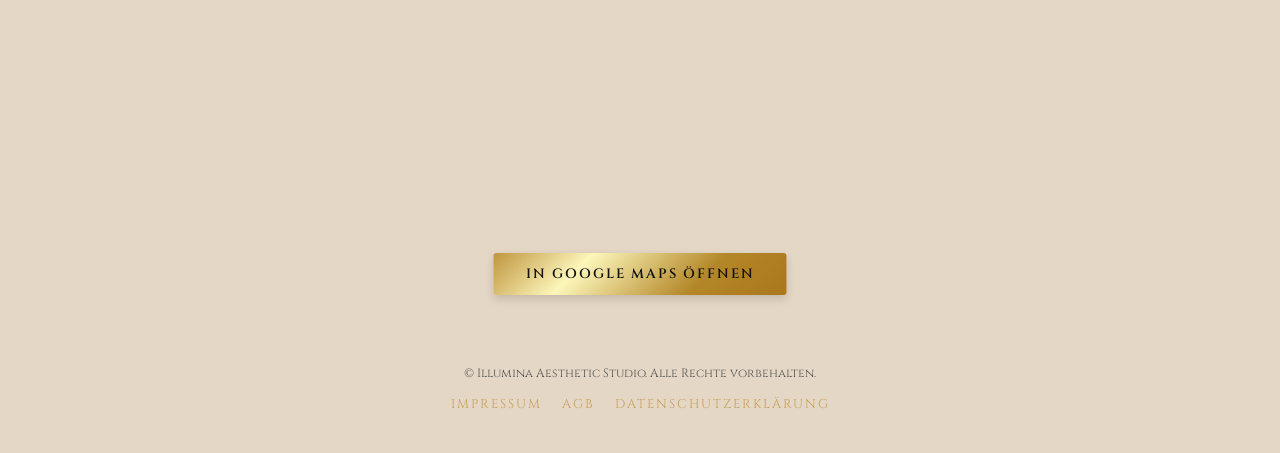
==== commit c833d688: "Google Maps iFrame URL und Container gefixt" ====
--- a/index.html
+++ b/index.html
@@ -7,6 +7,7 @@
     <link rel="stylesheet" href="https://cdnjs.cloudflare.com/ajax/libs/font-awesome/6.0.0/css/all.min.css">
     <link href="https://fonts.googleapis.com/css2?family=Montserrat:wght@300;400;600&family=Great+Vibes&family=Cinzel:wght@600&family=Playfair+Display:wght@700&display=swap" rel="stylesheet">
     <link rel="stylesheet" href="style.css">
+    <meta name="format-detection" content="telephone=no">
 </head>
 <body>
 
@@ -211,14 +212,21 @@
         </div>
     </section>
 
-    <section id="location" class="map-section-full">
+   <section id="location" class="map-section-full">
     <div class="map-container-full">
-        <iframe src="https://www.google.com/maps/embed?pb=!1m18!1m12!1m3!1d2653.210452331821!2d7.859664476885376!3d48.3372648372658!2m3!1f0!2f0!3f0!3m2!1i1024!2i768!4f13.1!3m3!1m2!1s0x47912f2b61d743fd%3A0xc324a3017f343bbd!2sKaiserstra%C3%9Fe+5%2C+77933+Lahr%2FSchwarzwald!5e0!3m2!1sde!2sde!4v1713000000000!5m2!1sde!2sde" width="100%" height="500" style="border:0;" allowfullscreen="" loading="lazy"></iframe>
+        <iframe 
+            src="https://maps.google.com/maps?q=Kaiserstra%C3%9Fe%205%2C%2077933%20Lahr&t=&z=15&ie=UTF8&iwloc=&output=embed" 
+            width="100%" 
+            height="500" 
+            style="border:0;" 
+            allowfullscreen="" 
+            loading="lazy">
+        </iframe>
         <a href="https://www.google.com/maps/dir/?api=1&destination=Kaiserstraße+5,77933+Lahr" target="_blank" class="map-overlay-button">
             In Google Maps öffnen
         </a>
     </div>
-    </section>
+</section>
 
     <!-- Modals -->
     <div id="details-nagel" class="modal-overlay">
--- a/style.css
+++ b/style.css
@@ -493,4 +493,40 @@
     cursor: pointer !important;
     z-index: 100 !important;
     text-decoration: none !important;
+}
+
+
+
+/* Fix für automatische Telefon-Links auf iPhones/Safari */
+.contact-info p, 
+.contact-info a[href^="tel"] {
+    color: #ffffff !important;
+    text-decoration: none !important;
+}
+
+
+/* Erzwingt linksbündige Ausrichtung für alle Accordion-Titel */
+.accordion-header {
+    text-align: left !important;
+    justify-content: space-between !important;
+    display: flex !important;
+    align-items: center !important;
+    width: 100% !important;
+}
+
+
+
+
+
+/* Stellt sicher, dass die Karte mobil sichtbar bleibt */
+.map-container-full {
+    position: relative !important;
+    width: 100% !important;
+    min-height: 400px !important;
+    display: block !important;
+}
+
+.map-container-full iframe {
+    width: 100% !important;
+    min-height: 400px !important;
 }
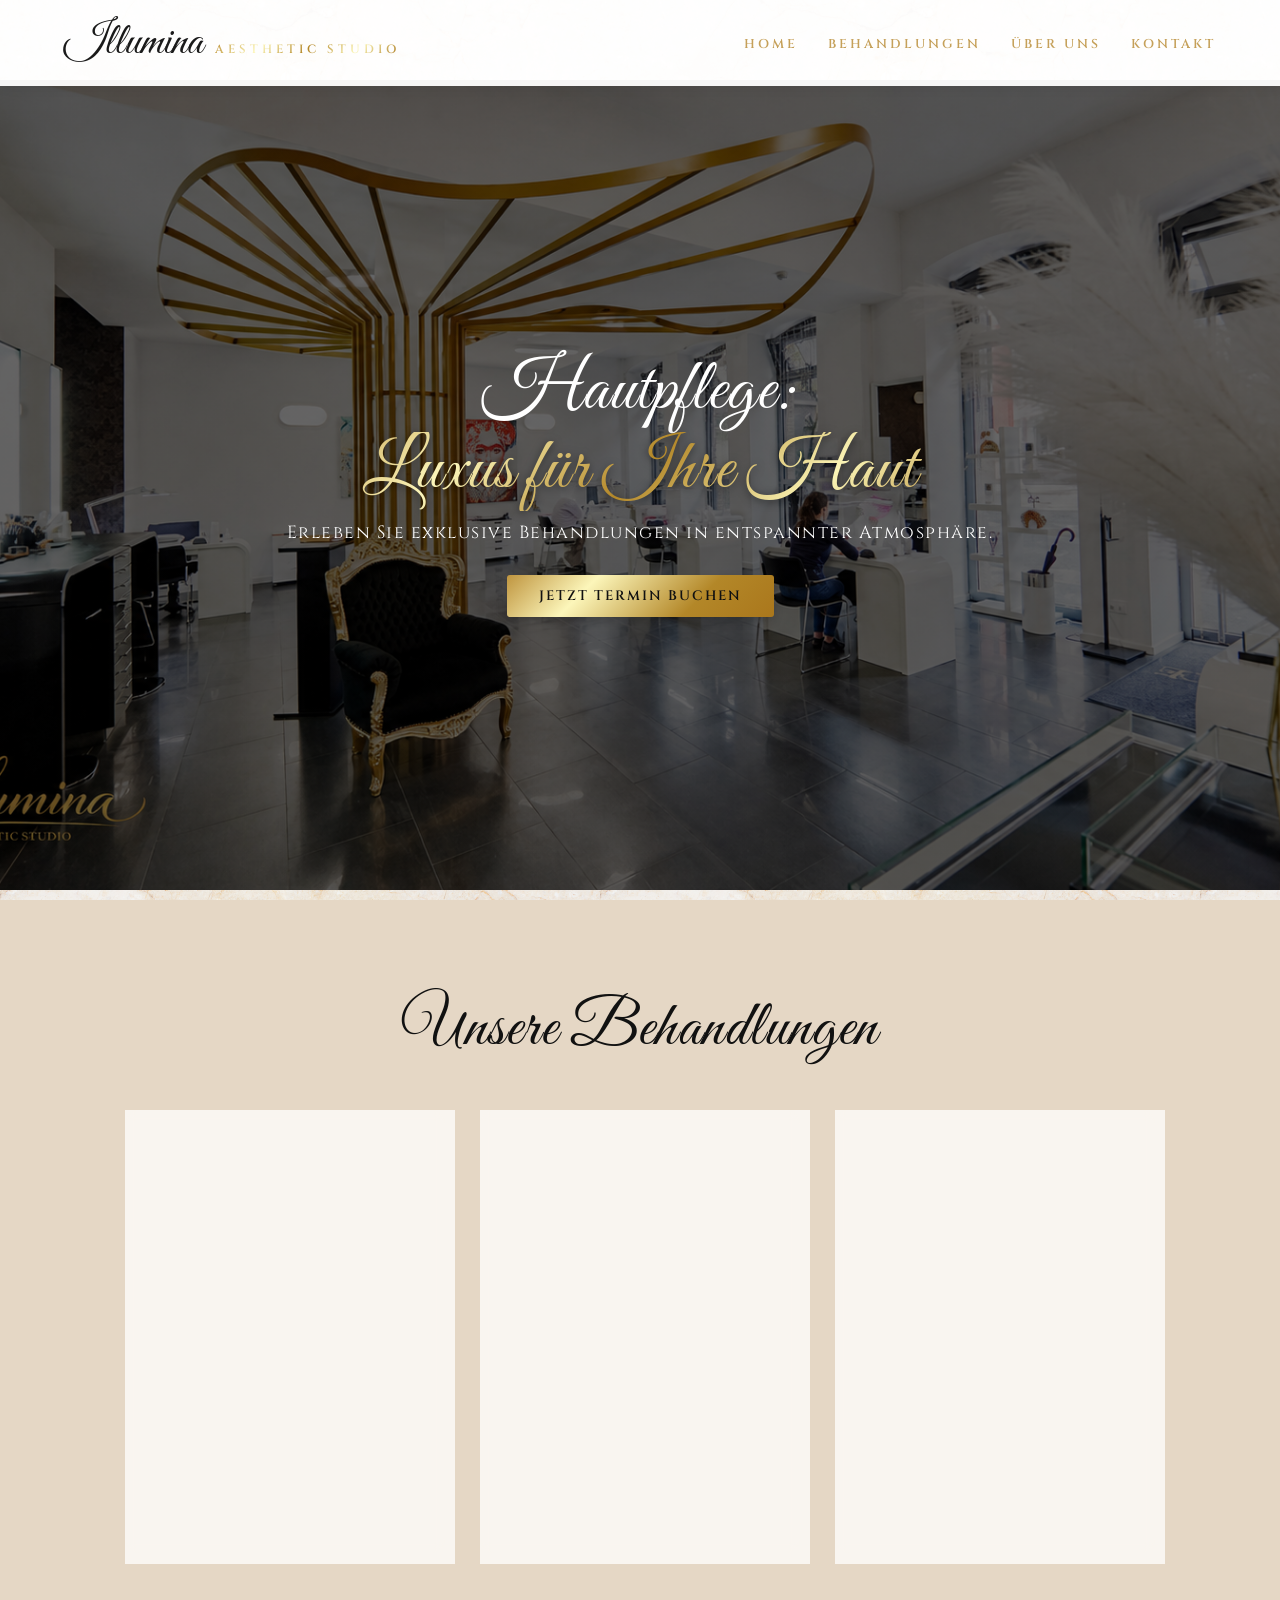
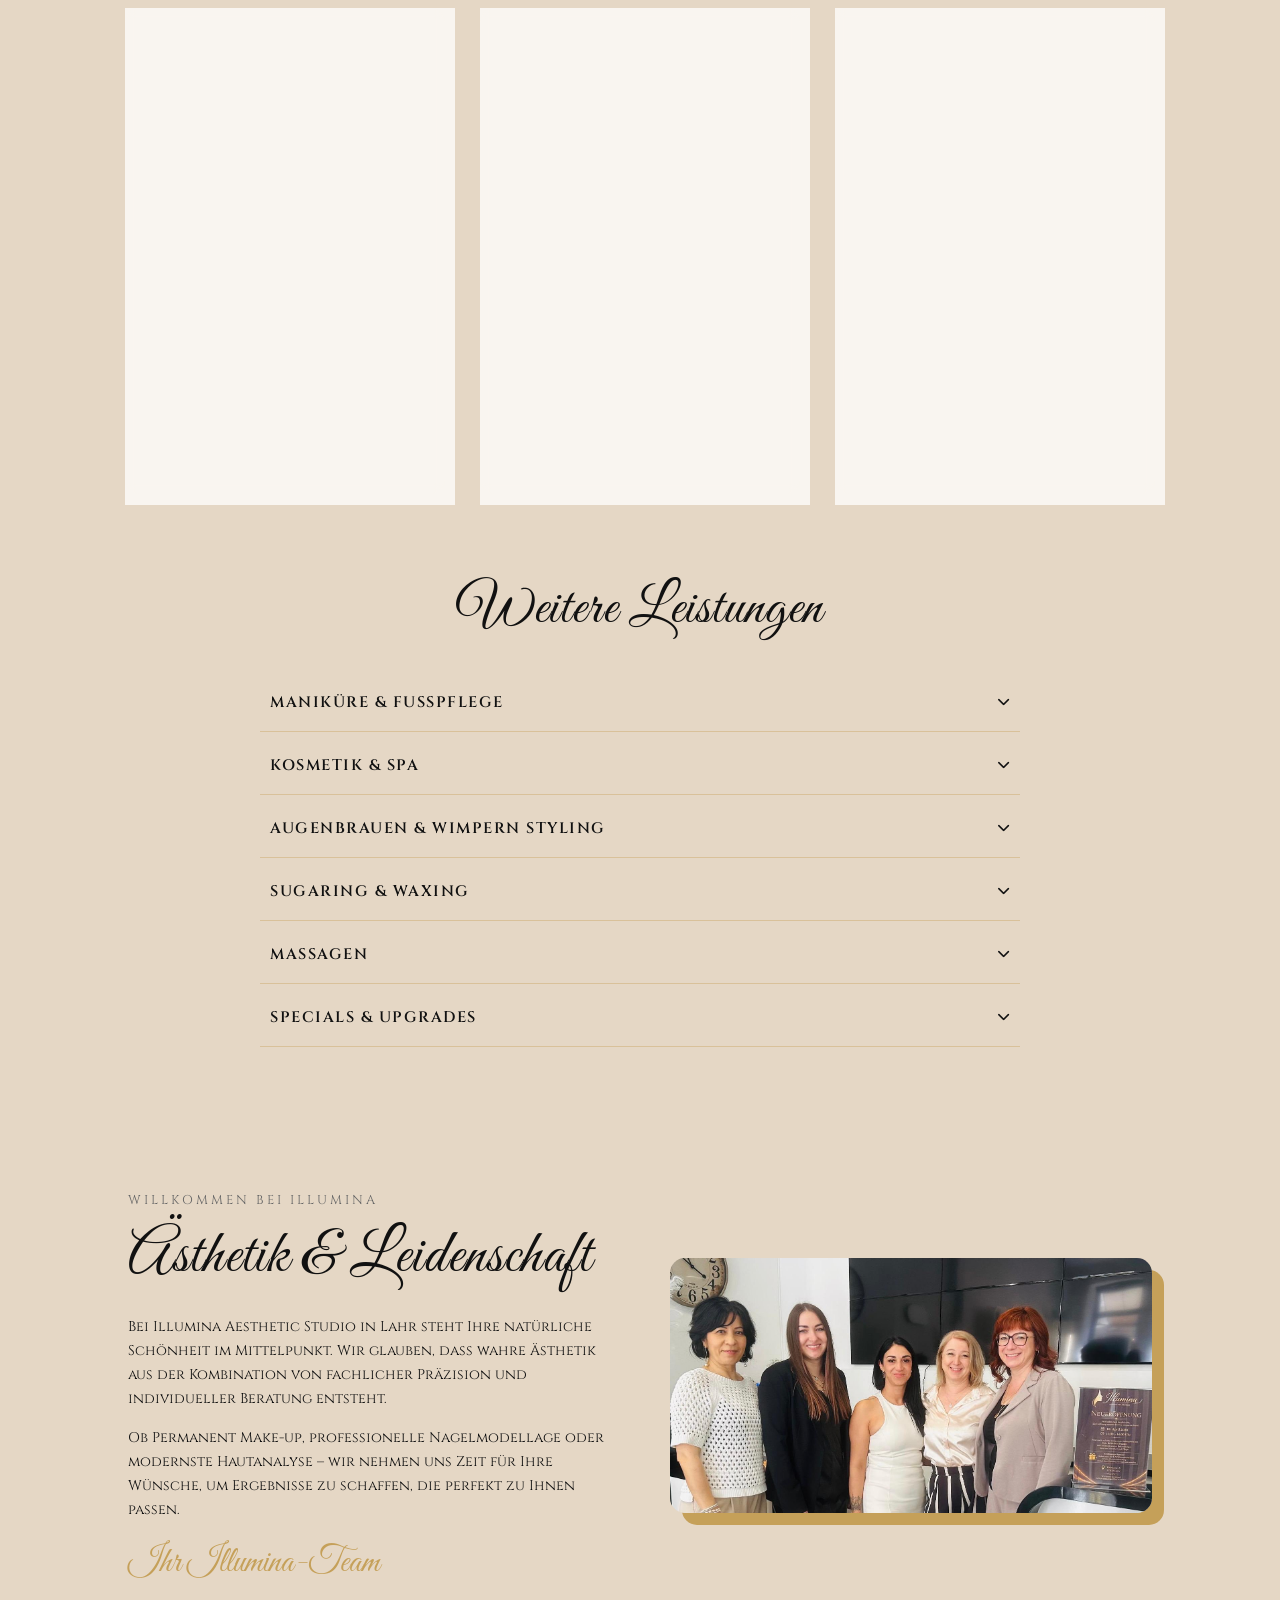
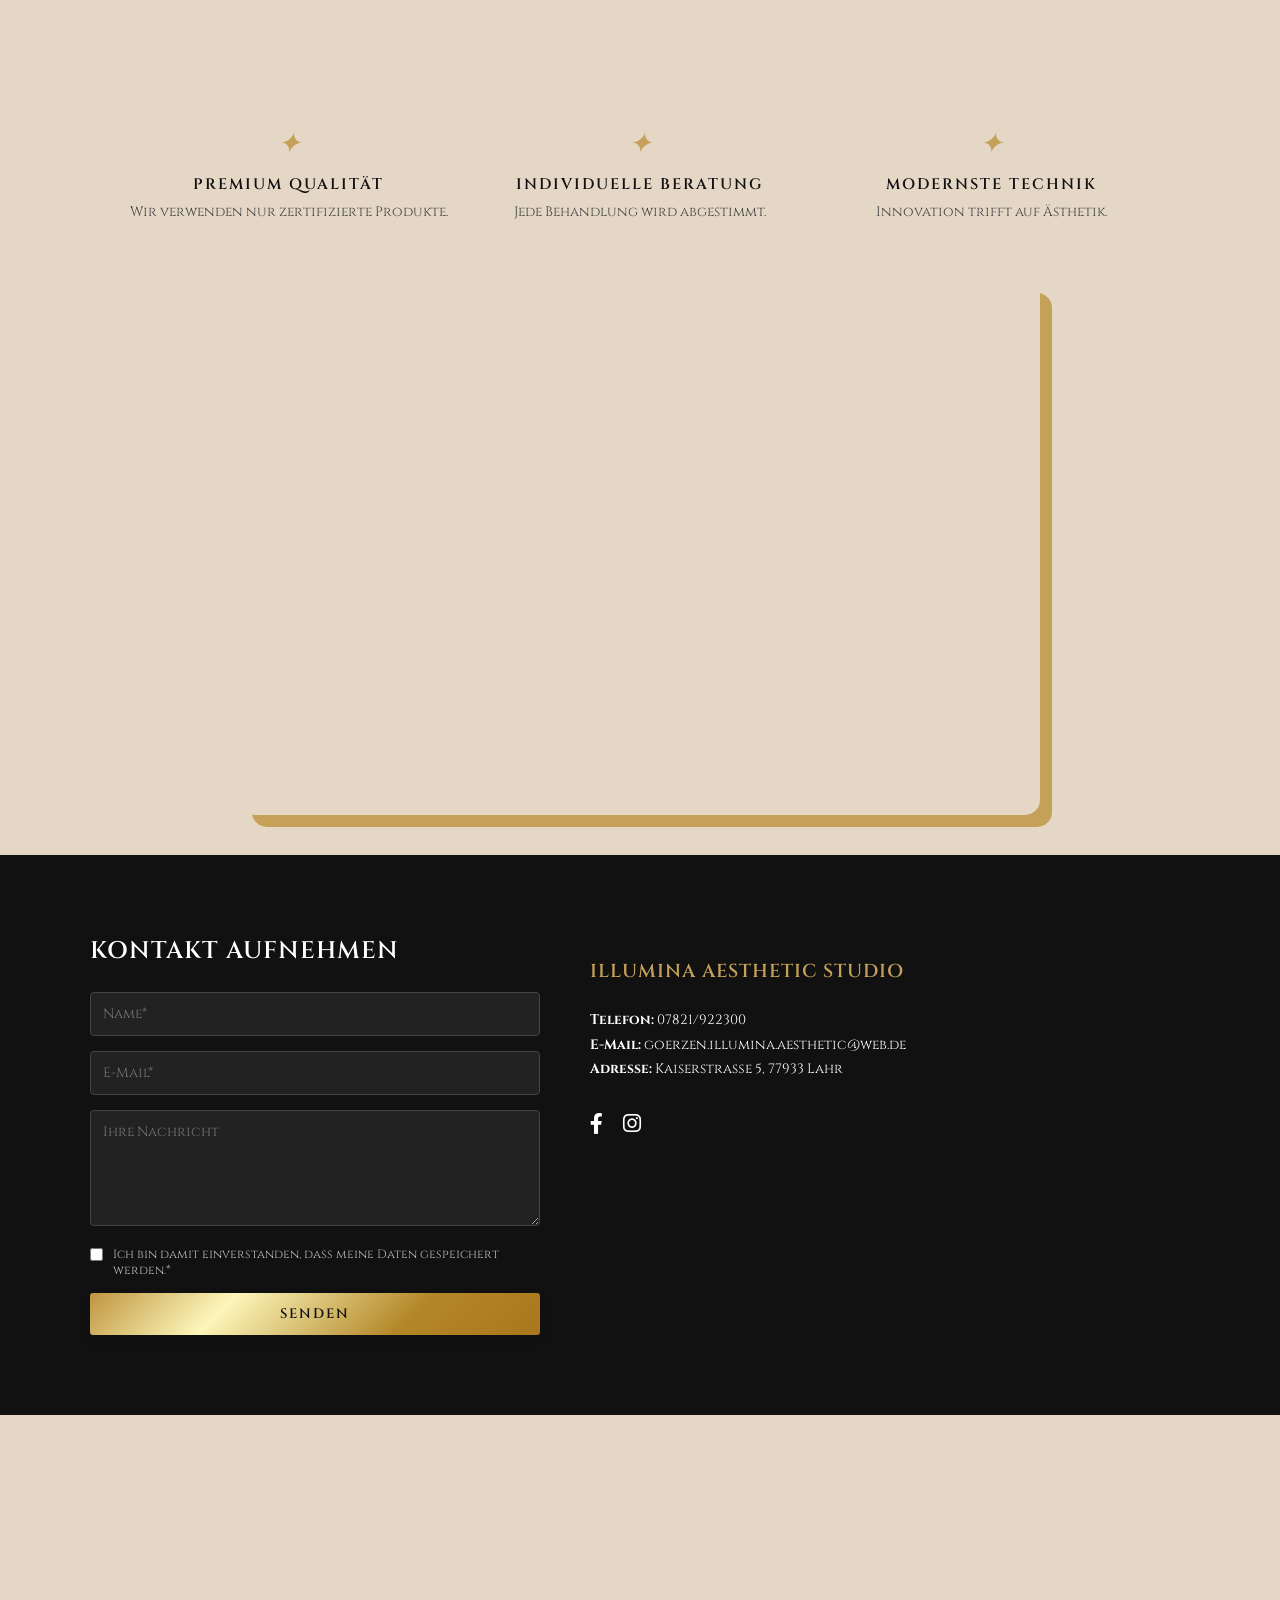
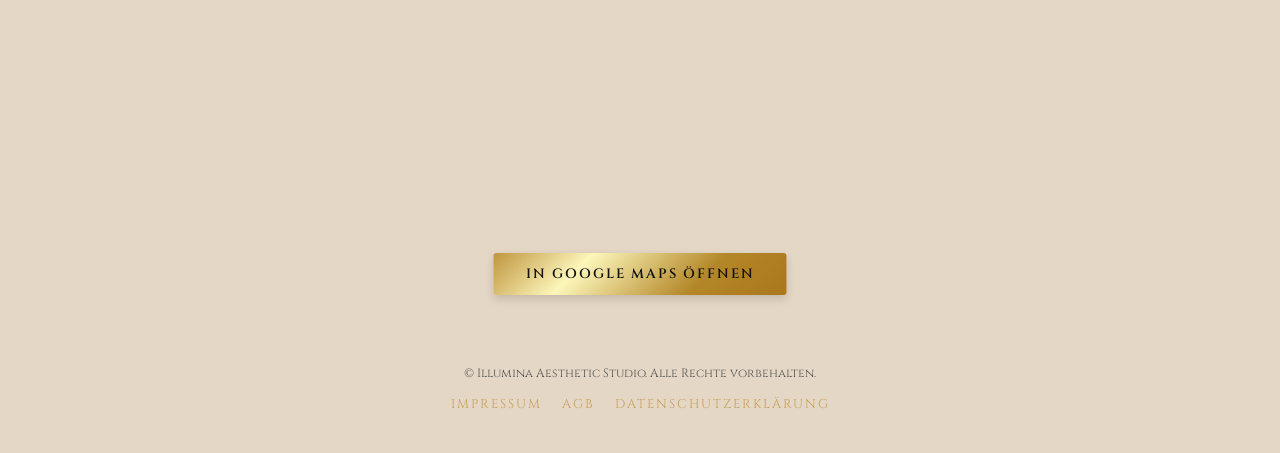
==== commit 28bd51e4: "Google Maps Karte repariert" ====
--- a/index.html
+++ b/index.html
@@ -212,15 +212,16 @@
         </div>
     </section>
 
-   <section id="location" class="map-section-full">
+ <section id="location" class="map-section-full">
     <div class="map-container-full">
         <iframe 
             src="https://maps.google.com/maps?q=Kaiserstra%C3%9Fe%205%2C%2077933%20Lahr&t=&z=15&ie=UTF8&iwloc=&output=embed" 
             width="100%" 
-            height="500" 
+            height="450" 
             style="border:0;" 
             allowfullscreen="" 
-            loading="lazy">
+            loading="lazy"
+            referrerpolicy="no-referrer-when-downgrade">
         </iframe>
         <a href="https://www.google.com/maps/dir/?api=1&destination=Kaiserstraße+5,77933+Lahr" target="_blank" class="map-overlay-button">
             In Google Maps öffnen
--- a/style.css
+++ b/style.css
@@ -529,4 +529,21 @@
 .map-container-full iframe {
     width: 100% !important;
     min-height: 400px !important;
+}
+
+
+
+.map-section-full,
+.map-container-full {
+    width: 100% !important;
+    min-height: 450px !important;
+    position: relative !important;
+    display: block !important;
+}
+
+.map-container-full iframe {
+    width: 100% !important;
+    height: 450px !important;
+    border: 0 !important;
+    display: block !important;
 }
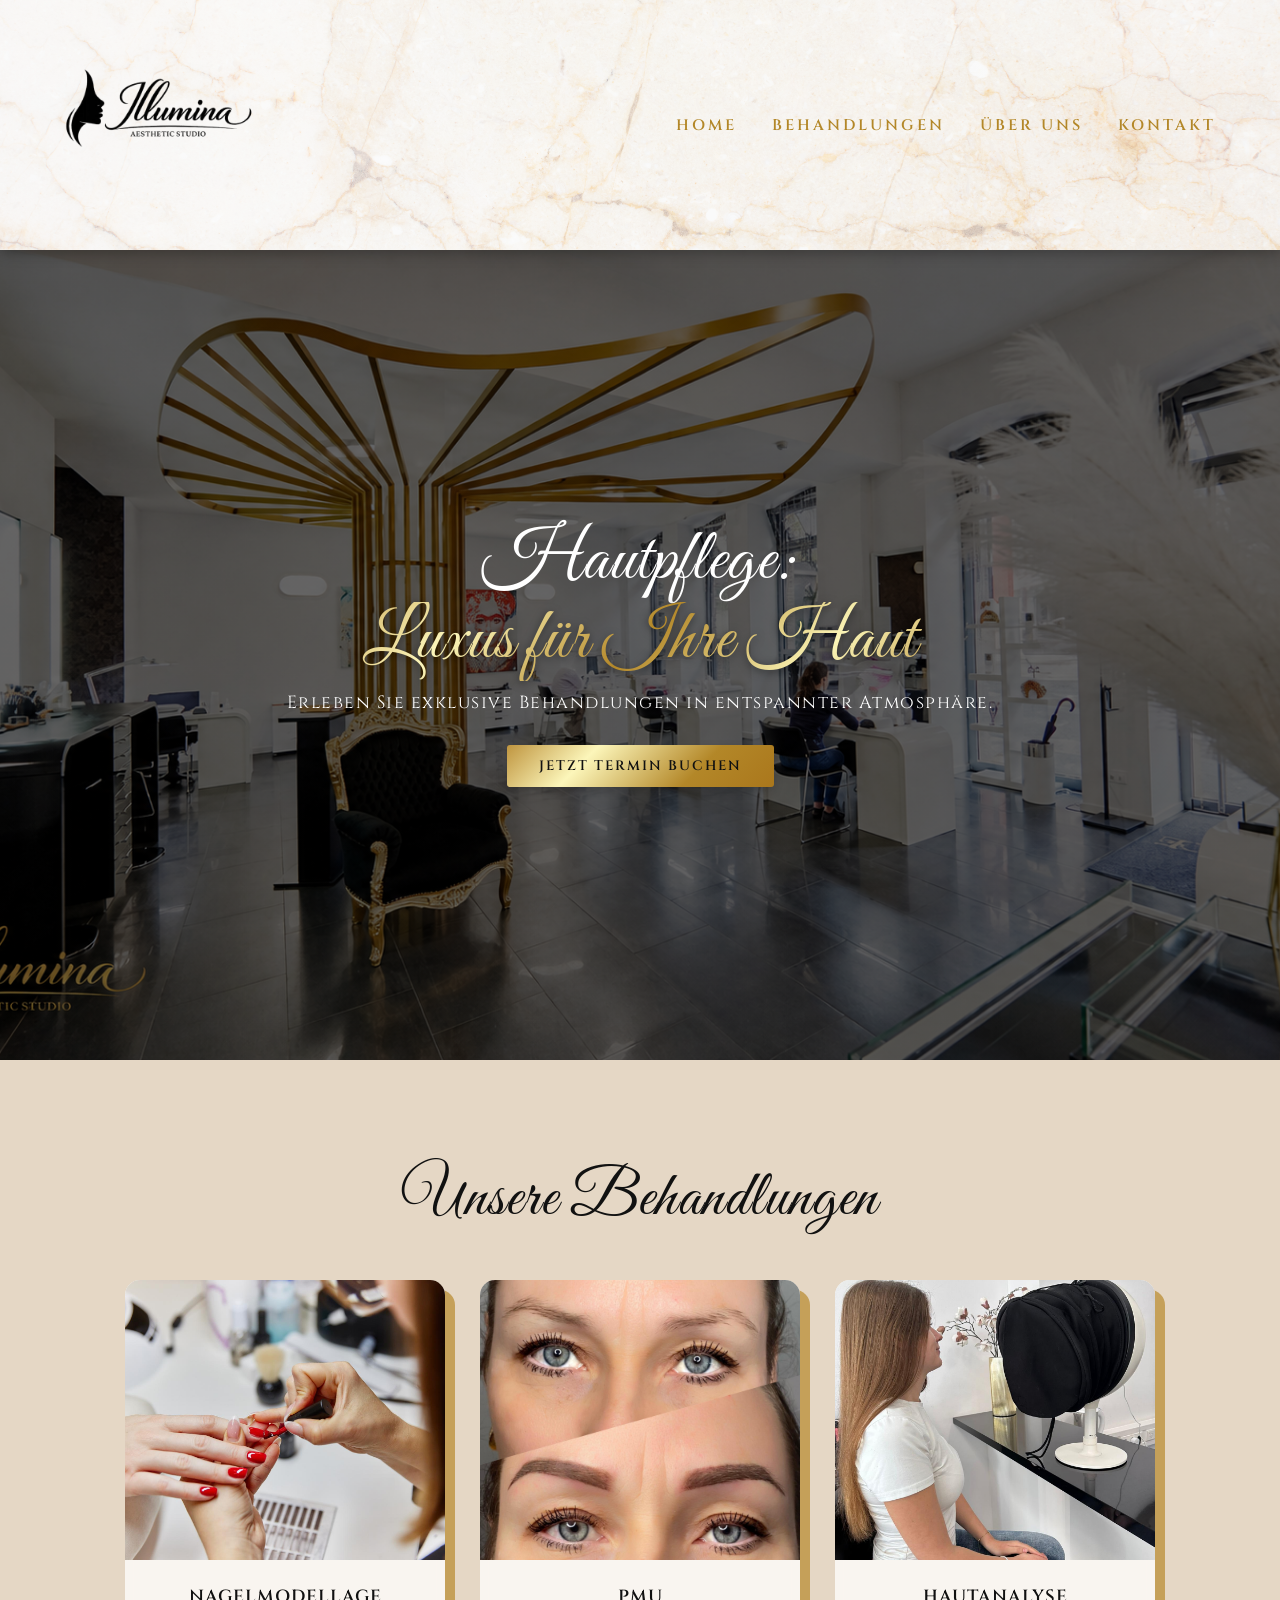
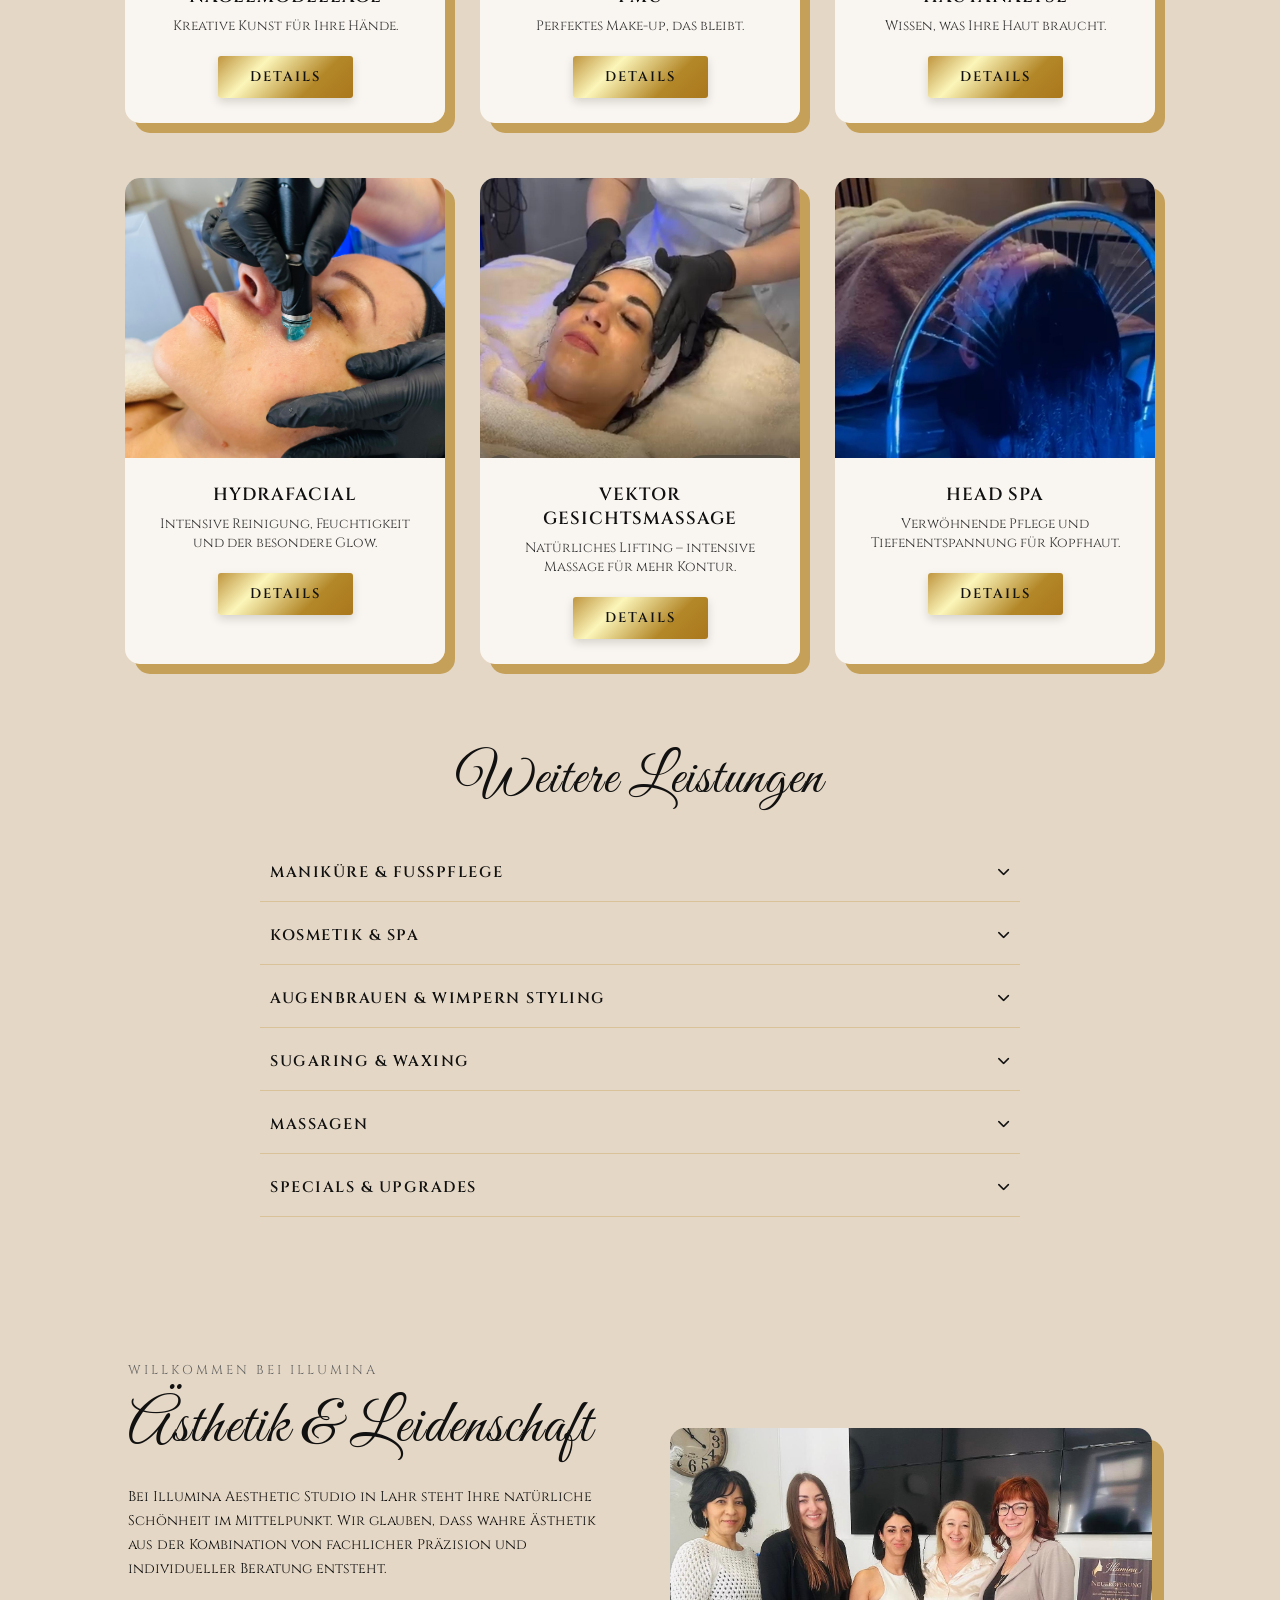
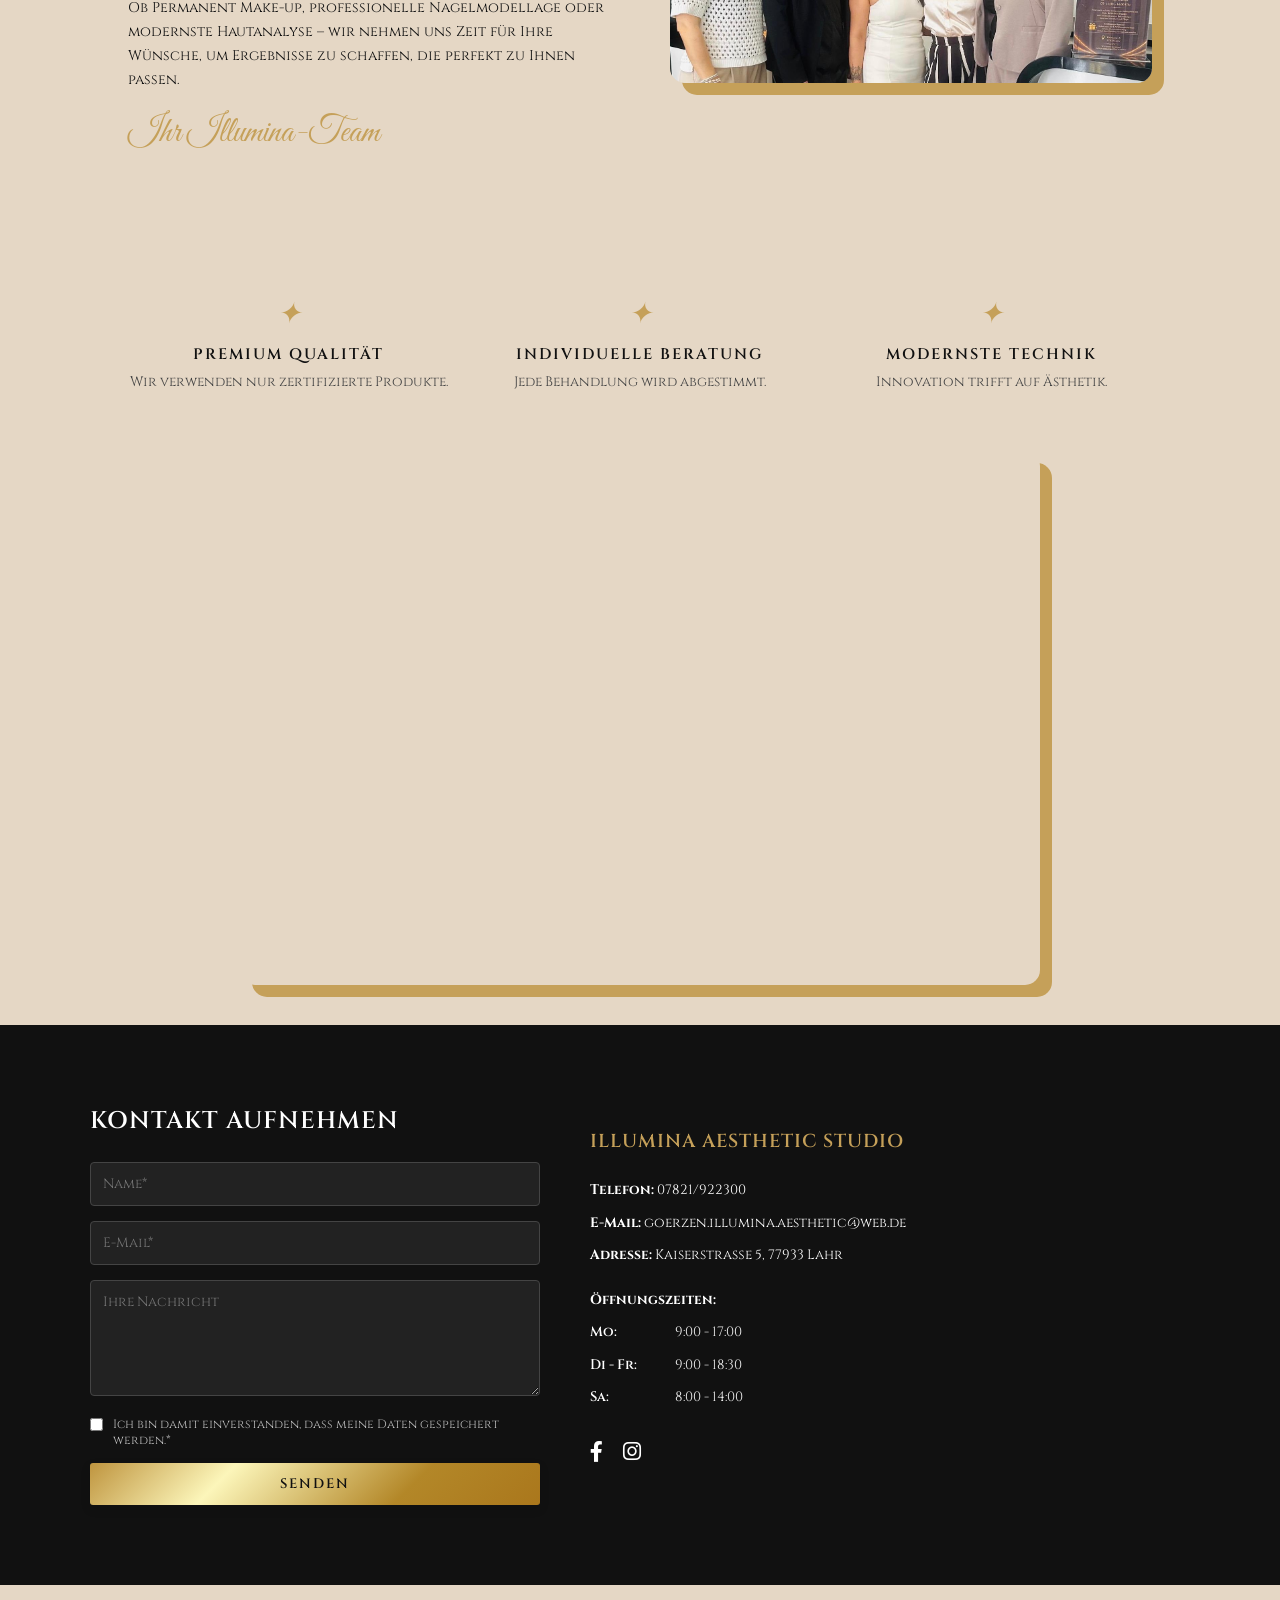
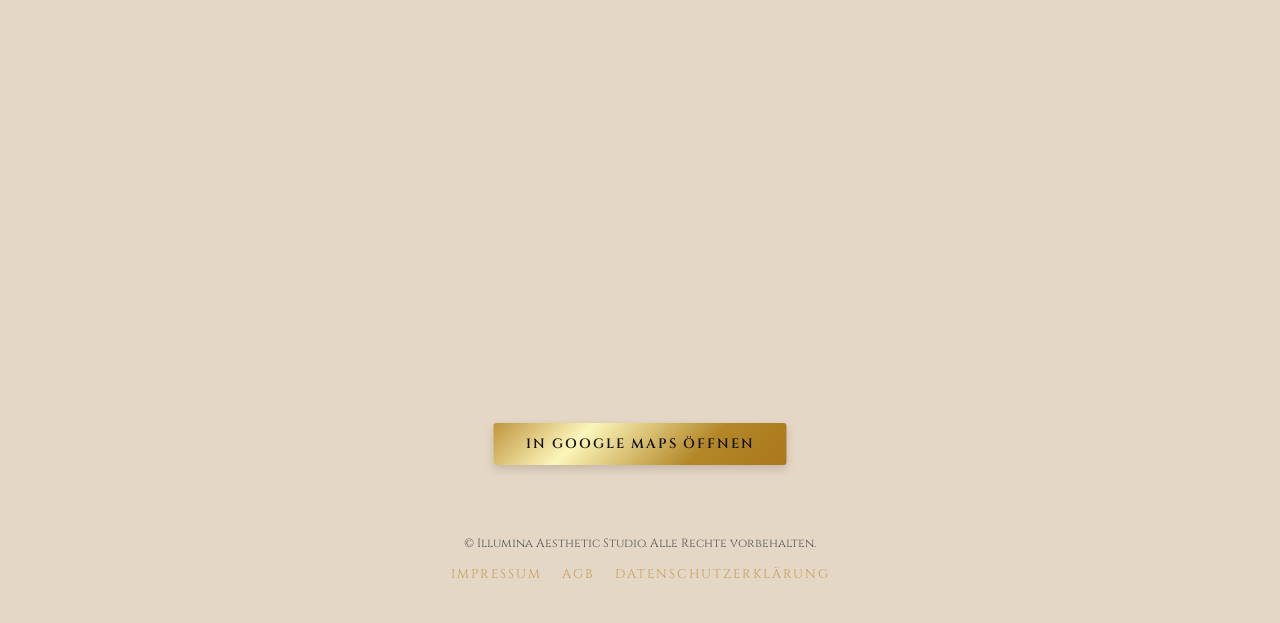
==== commit 3678e3c4: "Logo und Kontakt hinzugefuegt" ====
--- a/index.html
+++ b/index.html
@@ -11,20 +11,21 @@
 </head>
 <body>
 
-    <header class="main-header">
-        <div class="logo">
-            <a href="#">Illumina <span>Aesthetic Studio</span></a>
-        </div>
-        <nav>
-            <ul>
-                <li><a href="#">Home</a></li>
-                <li><a href="#services">Behandlungen</a></li>
-                <li><a href="#about">Über uns</a></li>
-                <li><a href="#kontakt">Kontakt</a></li>
-            </ul>
-        </nav>
-    </header>
-
+<header class="main-header">
+    <div class="logo">
+        <a href="#">
+            <img src="LOGO.png" alt="Illumina Aesthetic Studio">
+        </a>
+    </div>
+    <nav>
+        <ul>
+            <li><a href="#">Home</a></li>
+            <li><a href="#services">Behandlungen</a></li>
+            <li><a href="#about">Über uns</a></li>
+            <li><a href="#kontakt">Kontakt</a></li>
+        </ul>
+    </nav>
+</header>
     <section class="hero">
         <div class="hero-content">
             <h1>Hautpflege: <br><span>Luxus für Ihre Haut</span></h1>
@@ -200,16 +201,23 @@
             </form>
 
             <div class="contact-info">
-                <h3>Illumina Aesthetic Studio</h3>
-                <p><strong>Telefon:</strong> 07821/922300</p>
-                <p><strong>E-Mail:</strong> goerzen.illumina.aesthetic@web.de</p>
-                <p><strong>Adresse:</strong> Kaiserstraße 5, 77933 Lahr</p>
-                <div class="social-links">
-                    <a href="#" target="_blank" aria-label="Facebook"><i class="fab fa-facebook-f"></i></a>
-                    <a href="https://www.instagram.com/illuminaaesthetic_studio/" target="_blank" aria-label="Instagram"><i class="fab fa-instagram"></i></a>
-                </div>
-            </div>
-        </div>
+    <h3>Illumina Aesthetic Studio</h3>
+    <p><strong>Telefon:</strong> 07821/922300</p>
+    <p><strong>E-Mail:</strong> goerzen.illumina.aesthetic@web.de</p>
+    <p><strong>Adresse:</strong> Kaiserstraße 5, 77933 Lahr</p>
+    
+    <div class="hours-block">
+        <p class="hours-title"><strong>Öffnungszeiten:</strong></p>
+        <p class="hours-row"><span class="day">Mo:</span> <span class="time">9:00 - 17:00</span></p>
+        <p class="hours-row"><span class="day">Di - Fr:</span> <span class="time">9:00 - 18:30</span></p>
+        <p class="hours-row"><span class="day">Sa:</span> <span class="time">8:00 - 14:00</span></p>
+    </div>
+
+    <div class="social-links">
+        <a href="#" target="_blank" aria-label="Facebook"><i class="fab fa-facebook-f"></i></a>
+        <a href="https://www.instagram.com/illuminaaesthetic_studio/" target="_blank" aria-label="Instagram"><i class="fab fa-instagram"></i></a>
+    </div>
+</div>
     </section>
 
  <section id="location" class="map-section-full">
--- a/style.css
+++ b/style.css
@@ -546,4 +546,99 @@
     height: 450px !important;
     border: 0 !important;
     display: block !important;
+}
+
+
+
+
+/* --- HEADER FINAL (Marmor + großes Logo) --- */
+body {
+    padding-top: 250px !important; /* gleich hoch wie der Header */
+}
+
+.main-header {
+    height: 250px !important;
+    padding: 0 5% !important;
+    display: flex !important;
+    align-items: center !important;
+    justify-content: space-between !important;
+    background-color: #f4f3f0 !important;
+    /* Marmor-Textur mit leichtem Weiß-Schleier darüber */
+    background-image:
+        linear-gradient(rgba(255,255,255,0.55), rgba(255,255,255,0.55)),
+        url('marmor.jpg') !important;
+    background-size: cover, cover !important;
+    background-position: center !important;
+    background-repeat: no-repeat !important;
+    box-shadow: 0 4px 12px rgba(0,0,0,0.25) !important;
+}
+
+.logo,
+.logo a {
+    display: flex !important;
+    align-items: center !important;
+    background: transparent !important;
+}
+
+.logo img {
+    height: 200px !important;
+    max-height: 200px !important;
+    width: auto !important;
+    display: block !important;
+    mix-blend-mode: multiply !important; /* weißer Logo-Hintergrund verschwindet */
+}
+
+nav ul {
+    gap: 35px !important;
+}
+
+nav a {
+    color: #b38728 !important;
+    font-size: 0.95rem !important;
+    letter-spacing: 3px !important;
+}
+
+@media (max-width: 768px) {
+    body { padding-top: 170px !important; }
+    .main-header {
+        height: auto !important;
+        flex-direction: column !important;
+        padding: 10px !important;
+    }
+    .logo img {
+        height: 140px !important;
+        max-height: 140px !important;
+    }
+}
+
+/* --- Kontakt-Info & Öffnungszeiten Fix --- */
+.contact-info p {
+    margin-bottom: 8px !important;
+    text-align: left !important;
+}
+
+.hours-block {
+    margin-top: 20px !important;
+}
+
+.hours-title {
+    margin-bottom: 10px !important;
+}
+
+.hours-row {
+    display: flex !important;
+    justify-content: flex-start !important;
+    gap: 15px !important;
+    margin-bottom: 5px !important;
+}
+
+.hours-row .day {
+    display: inline-block !important;
+    width: 70px !important; /* Sorgt dafür, dass alle Uhrzeiten exakt untereinander stehen */
+    font-weight: 600 !important;
+    color: #ffffff !important;
+}
+
+.hours-row .time {
+    color: #eeeeee !important;
 }
